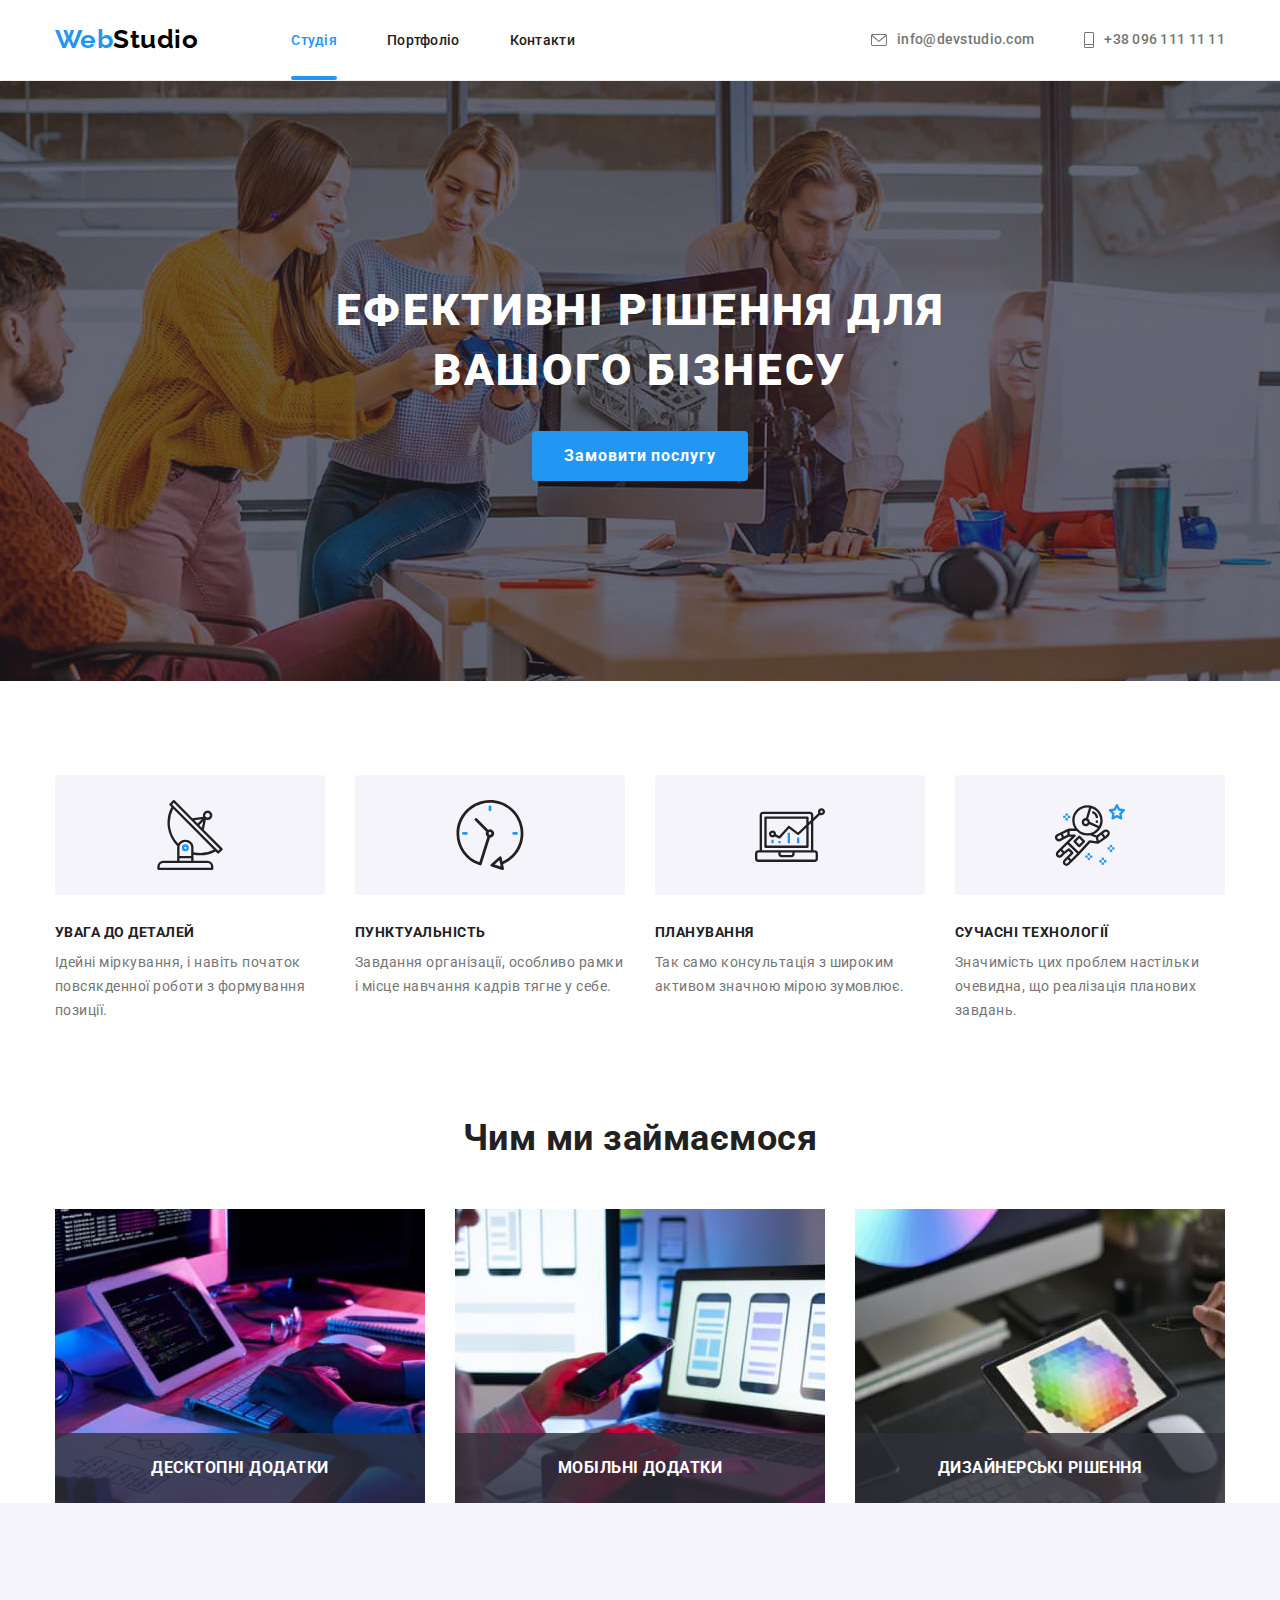
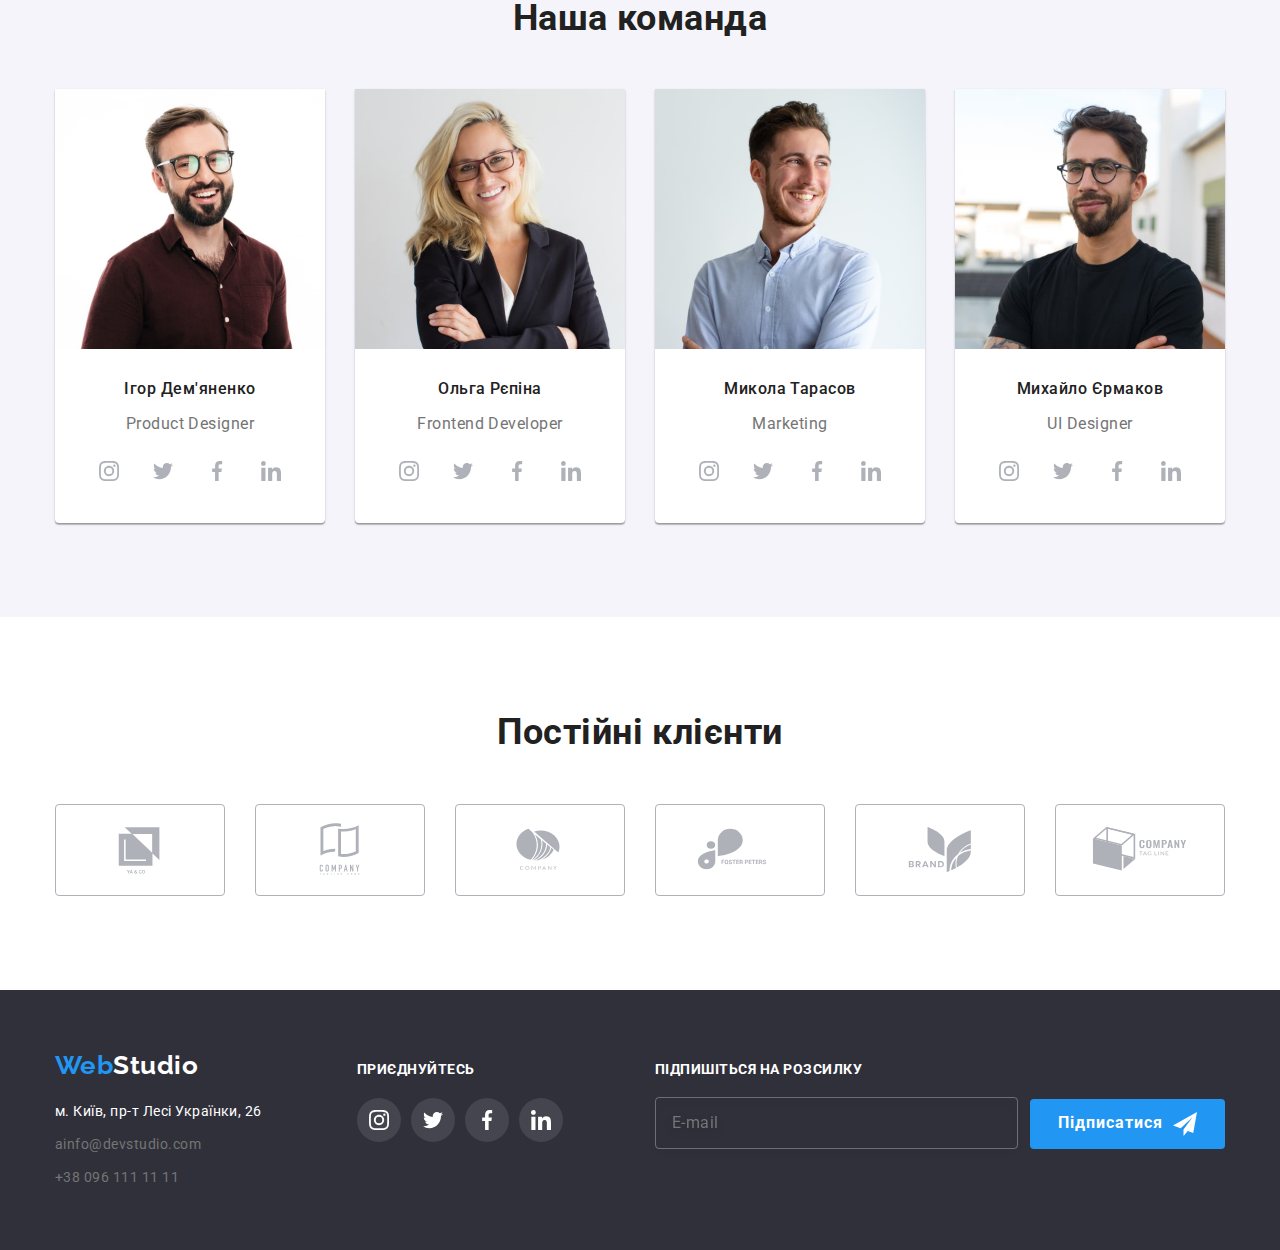
==== index.html @ 49559055 "Рефакторить код" ====
<!DOCTYPE html>
<html lang="uk">
  <head>
    <meta charset="UTF-8" />
    <meta http-equiv="X-UA-Compatible" content="IE=edge" />
    <meta name="viewport" content="width=device-width, initial-scale=1.0" />
    <title>WebStudio</title>
    <link rel="preconnect" href="https://fonts.googleapis.com" />
    <link rel="preconnect" href="https://fonts.gstatic.com" crossorigin />
    <link
      href="https://fonts.googleapis.com/css2?family=Raleway:wght@700&family=Roboto:wght@400;500;700;900&display=swap"
      rel="stylesheet"
    />
    <link
      rel="stylesheet"
      href="https://cdnjs.cloudflare.com/ajax/libs/modern-normalize/1.1.0/modern-normalize.min.css"
    />
    <link rel="stylesheet" href="./css/styles.css" />
  </head>
  <body>
    <header class="header">
      <div class="container navigation">
        <nav class="site-nav">
          <a href="./index.html" lang="en" class="logo header__logo">
            <span>Web</span><span class="logo__text-studio">Studio</span>
          </a>
          <ul class="site-nav__list list">
            <li class="site-nav__item">
              <a
                class="site-nav__link site-nav__link--current"
                href="./index.html"
                >Студія</a
              >
            </li>
            <li class="site-nav__item">
              <a class="site-nav__link" href="./portfolio.html">Портфоліо</a>
            </li>
            <li class="site-nav__item">
              <a class="site-nav__link" href="#">Контакти</a>
            </li>
          </ul>
        </nav>
        <ul class="contacts list">
          <li class="contacts__item">
            <a class="contacts__link" href="mailto:info@devstudio.com">
              <svg class="contacts__icon" width="16px" height="12px">
                <use href="./images/icons.svg#icon-envelope"></use>
              </svg>
              info@devstudio.com</a
            >
          </li>
          <li class="contacts__item">
            <a class="contacts__link" href="tel:+380961111111">
              <svg class="contacts__icon" width="10px" height="16px">
                <use href="./images/icons.svg#icon-smartphone"></use>
              </svg>
              +38 096 111 11 11</a
            >
          </li>
        </ul>
      </div>
    </header>
    <main>
      <section class="hero">
        <div class="container">
          <h1 class="hero__title">Ефективні рішення для вашого бізнесу</h1>
          <button class="hero__button" type="button" data-modal-open>
            Замовити послугу
          </button>
        </div>
      </section>
      <section class="advantages">
        <div class="container">
          <h2 class="visually-hidden">Основні переваги</h2>
          <ul class="advantages__list list">
            <li class="avantages__item">
              <div class="advantages__icon-wrapper">
                <svg class="advantages__icon" width="70" height="70">
                  <use href="./images/icons.svg#icon-antenna"></use>
                </svg>
              </div>
              <h3 class="advantages__secondary-title">Увага до деталей</h3>
              <p class="advantages__text">
                Ідейні міркування, і навіть початок повсякденної роботи з
                формування позиції.
              </p>
            </li>
            <li class="avantages__item">
              <div class="advantages__icon-wrapper">
                <svg class="advantages__icon" width="70" height="70">
                  <use href="./images/icons.svg#icon-clock"></use>
                </svg>
              </div>
              <h3 class="advantages__secondary-title">Пунктуальність</h3>
              <p class="advantages__text">
                Завдання організації, особливо рамки і місце навчання кадрів
                тягне у себе.
              </p>
            </li>
            <li class="avantages__item">
              <div class="advantages__icon-wrapper">
                <svg class="advantages__icon" width="70" height="70">
                  <use href="./images/icons.svg#icon-diagram"></use>
                </svg>
              </div>
              <h3 class="advantages__secondary-title">Планування</h3>
              <p class="advantages__text">
                Так само консультація з широким активом значною мірою зумовлює.
              </p>
            </li>
            <li class="avantages__item">
              <div class="advantages__icon-wrapper">
                <svg class="advantages__icon" width="70" height="70">
                  <use href="./images/icons.svg#icon-astronaut"></use>
                </svg>
              </div>
              <h3 class="advantages__secondary-title">Сучасні технології</h3>
              <p class="advantages__text">
                Значимість цих проблем настільки очевидна, що реалізація
                планових завдань.
              </p>
            </li>
          </ul>
        </div>
      </section>
      <section class="list">
        <div class="container">
          <h2 class="section__title">Чим ми займаємося</h2>
          <ul class="price list">
            <li class="price__item">
              <img
                src="./images/box1.jpg"
                alt="людина працює за компютером"
                width="370"
              />
              <div class="price__title"><h3>Десктопні додатки</h3></div>
            </li>
            <li class="price__item">
              <img
                src="./images/box2.jpg"
                alt="людина переглядає сайт"
                width="370"
              />
              <div class="price__title"><h3>Мобільні додатки</h3></div>
            </li>
            <li class="price__item">
              <img
                src="./images/box3.jpg"
                alt="людина вибирає колір "
                width="370"
              />
              <div class="price__title"><h3>Дизайнерські рішення</h3></div>
            </li>
          </ul>
        </div>
      </section>
      <section class="team">
        <div class="container">
          <h2 class="section__title">Наша команда</h2>
          <ul class="team__list list">
            <li class="team-cards">
              <img
                src="./images/igor.jpg"
                alt="Ігор Дем'яненко"
                width="270"
                height="260"
              />
              <div class="team-cards__text-wrapper">
                <h3 class="team-cards__title">Ігор Дем'яненко</h3>
                <p class="team-cards__text" lang="en">Product Designer</p>
                <ul class="team-cards__net list">
                  <li class="team-cards__item">
                    <a class="team-cards__link" href="">
                      <svg class="team-cards__icon" width="20" height="20">
                        <use href="./images/icons.svg#icon-instagram"></use>
                      </svg>
                    </a>
                  </li>
                  <li>
                    <a class="team-cards__link" href="">
                      <svg class="team-cards__icon" width="20" height="20">
                        <use href="./images/icons.svg#icon-twitter"></use>
                      </svg>
                    </a>
                  </li>
                  <li>
                    <a class="team-cards__link" href="">
                      <svg class="team-cards__icon" width="20" height="20">
                        <use href="./images/icons.svg#icon-facebook"></use>
                      </svg>
                    </a>
                  </li>
                  <li>
                    <a class="team-cards__link" href="">
                      <svg class="team-cards__icon" width="20" height="20">
                        <use href="./images/icons.svg#icon-linkedin"></use>
                      </svg>
                    </a>
                  </li>
                </ul>
              </div>
            </li>
            <li class="team-cards">
              <img
                src="./images/olga.jpg"
                alt="Ольга Рєпіна"
                width="270"
                height="260"
              />
              <div class="team-cards__text-wrapper">
                <h3 class="team-cards__title">Ольга Рєпіна</h3>
                <p class="team-cards__text" lang="en">Frontend Developer</p>
                <ul class="team-cards__net list">
                  <li class="team-cards__item">
                    <a class="team-cards__link" href="">
                      <svg class="team-cards__icon" width="20" height="20">
                        <use href="./images/icons.svg#icon-instagram"></use>
                      </svg>
                    </a>
                  </li>
                  <li>
                    <a class="team-cards__link" href="">
                      <svg class="team-cards__icon" width="20" height="20">
                        <use href="./images/icons.svg#icon-twitter"></use>
                      </svg>
                    </a>
                  </li>
                  <li>
                    <a class="team-cards__link" href="">
                      <svg class="team-cards__icon" width="20" height="20">
                        <use href="./images/icons.svg#icon-facebook"></use>
                      </svg>
                    </a>
                  </li>
                  <li>
                    <a class="team-cards__link" href="">
                      <svg class="team-cards__icon" width="20" height="20">
                        <use href="./images/icons.svg#icon-linkedin"></use>
                      </svg>
                    </a>
                  </li>
                </ul>
              </div>
            </li>
            <li class="team-cards">
              <img
                src="./images/mukola.jpg"
                alt="Микола Тарасов"
                width="270"
                height="260"
              />
              <div class="team-cards__text-wrapper">
                <h3 class="team-cards__title">Микола Тарасов</h3>
                <p class="team-cards__text" lang="en">Marketing</p>
                <ul class="team-cards__net list">
                  <li class="team-cards__item">
                    <a class="team-cards__link" href="">
                      <svg class="team-cards__icon" width="20" height="20">
                        <use href="./images/icons.svg#icon-instagram"></use>
                      </svg>
                    </a>
                  </li>
                  <li>
                    <a class="team-cards__link" href="">
                      <svg class="team-cards__icon" width="20" height="20">
                        <use href="./images/icons.svg#icon-twitter"></use>
                      </svg>
                    </a>
                  </li>
                  <li>
                    <a class="team-cards__link" href="">
                      <svg class="team-cards__icon" width="20" height="20">
                        <use href="./images/icons.svg#icon-facebook"></use>
                      </svg>
                    </a>
                  </li>
                  <li>
                    <a class="team-cards__link" href="">
                      <svg class="team-cards__icon" width="20" height="20">
                        <use href="./images/icons.svg#icon-linkedin"></use>
                      </svg>
                    </a>
                  </li>
                </ul>
              </div>
            </li>
            <li class="team-cards">
              <img
                src="./images/myhailo.jpg"
                alt="Микола Тарасов"
                width="270"
                height="260"
              />
              <div class="team-cards__text-wrapper">
                <h3 class="team-cards__title">Михайло Єрмаков</h3>
                <p class="team-cards__text" lang="en">UI Designer</p>
                <ul class="team-cards__net list">
                  <li class="team-cards__item">
                    <a class="team-cards__link" href="">
                      <svg class="team-cards__icon" width="20" height="20">
                        <use href="./images/icons.svg#icon-instagram"></use>
                      </svg>
                    </a>
                  </li>
                  <li>
                    <a class="team-cards__link" href="">
                      <svg class="team-cards__icon" width="20" height="20">
                        <use href="./images/icons.svg#icon-twitter"></use>
                      </svg>
                    </a>
                  </li>
                  <li>
                    <a class="team-cards__link" href="">
                      <svg class="team-cards__icon" width="20" height="20">
                        <use href="./images/icons.svg#icon-facebook"></use>
                      </svg>
                    </a>
                  </li>
                  <li>
                    <a class="team-cards__link" href="">
                      <svg class="team-cards__icon" width="20" height="20">
                        <use href="./images/icons.svg#icon-linkedin"></use>
                      </svg>
                    </a>
                  </li>
                </ul>
              </div>
            </li>
          </ul>
        </div>
      </section>
      <section>
        <div class="container">
          <h2 class="section__title">Постійні клієнти</h2>
          <ul class="clients list">
            <li class="clients__item">
              <a class="clients__link" href=""
                ><svg class="clients__icon" width="106" height="60">
                  <use href="./images/icons.svg#icon-yaco"></use>
                </svg>
              </a>
            </li>
            <li class="clients__item">
              <a class="clients__link" href=""
                ><svg class="clients__icon" width="106" height="60">
                  <use href="./images/icons.svg#icon-company"></use>
                </svg>
              </a>
            </li>
            <li class="clients__item">
              <a class="clients__link" href=""
                ><svg class="clients__icon" width="106" height="60">
                  <use href="./images/icons.svg#icon-companny"></use>
                </svg>
              </a>
            </li>
            <li class="clients__item">
              <a class="clients__link" href=""
                ><svg class="clients__icon" width="106" height="60">
                  <use href="./images/icons.svg#icon-foster"></use>
                </svg>
              </a>
            </li>
            <li class="clients__item">
              <a class="clients__link" href=""
                ><svg class="clients__icon" width="106" height="60">
                  <use href="./images/icons.svg#icon-brand"></use>
                </svg>
              </a>
            </li>
            <li class="clients__item">
              <a class="clients__link" href=""
                ><svg class="clients__icon" width="106" height="60">
                  <use href="./images/icons.svg#icon-companytegline"></use>
                </svg>
              </a>
            </li>
          </ul>
        </div>
      </section>
    </main>
    <footer class="footer">
      <div class="container">
        <div class="footer__container">
          <div class="footer__address-wrapper">
            <a class="logo footer_logo" href="./index.html" lang="en"
              ><span>Web</span
              ><span class="logo__text-studio logo__text-studio--white"
                >Studio</span
              ></a
            >
            <address>
              <ul class="list">
                <li class="footer__address-item">
                  <a
                    class="footer__maps-link"
                    href="https://goo.gl/maps/6qPxD2orj38JxUZa8"
                    target="_blank"
                    rel="noopener noreferrer nofollow"
                    >м. Київ, пр-т Лесі Українки, 26</a
                  >
                </li>
                <li class="footer__address-item">
                  <a
                    class="footer__contact-link"
                    href="mailto:ainfo@devstudio.com"
                    >ainfo@devstudio.com</a
                  >
                </li>
                <li class="footer__address-item">
                  <a class="footer__contact-link" href="tel:+380961111111"
                    >+38 096 111 11 11</a
                  >
                </li>
              </ul>
            </address>
          </div>
          <div class="footer__follow">
            <h3 class="footer__folow-title">Приєднуйтесь</h3>
            <ul class="footer__follow-list list">
              <li class="footer__follow-item">
                <a class="footer__follow-link" href="">
                  <svg class="footer__follow-icon" width="20" height="20">
                    <use href="./images/icons.svg#icon-instagram"></use>
                  </svg>
                </a>
              </li>
              <li class="footer__follow-item">
                <a class="footer__follow-link" href="">
                  <svg class="footer__follow-icon" width="20" height="20">
                    <use href="./images/icons.svg#icon-twitter"></use>
                  </svg>
                </a>
              </li>
              <li class="footer__follow-item">
                <a class="footer__follow-link" href="">
                  <svg class="footer__follow-icon" width="20" height="20">
                    <use href="./images/icons.svg#icon-facebook"></use>
                  </svg>
                </a>
              </li>
              <li class="footer__follow-item">
                <a class="footer__follow-link" href="">
                  <svg class="footer__follow-icon" width="20" height="20">
                    <use href="./images/icons.svg#icon-linkedin"></use>
                  </svg>
                </a>
              </li>
            </ul>
          </div>
          <div class="footer__subscribe-block">
            <h3 class="footer__subscribe-title">Підпишіться на розсилку</h3>
            <form class="footer__subscribe" name="subscribe-form">
              <label class="footer__subscribe-label"
                ><input
                  class="footer__subscribe-email"
                  type="email"
                  name="subscribe-email"
                  placeholder="E-mail"
              /></label>
              <button
                class="subscribe-button footer__subscribe-button"
                type="submit"
              >
                Підписатися
                <svg class="footer__subscribe-icon" width="24" height="24">
                  <use href="./images/icons.svg#icon-send"></use>
                </svg>
              </button>
            </form>
          </div>
        </div>
      </div>
    </footer>

    <div class="backdrop is-hidden" data-modal>
      <div class="modal">
        <button class="button-close" type="button" data-modal-close>
          <svg class="icon-close" width="18" height="18">
            <use href="./images/icons.svg#icon-close-black"></use>
          </svg>
        </button>
        <h2 class="modal__title">Залиште свої дані, ми вам передзвонимо</h2>
        <form class="modal__form">
          <label class="modal__label"
            >Ім'я
            <span class="modal__input-wrapper">
              <input class="modal__input" type="text" name="form-name" />
              <svg class="modal__input-icon" width="18" height="18">
                <use href="./images/icons.svg#icon-person"></use>
              </svg> </span
          ></label>
          <label class="modal__label"
            >Телефон
            <span class="modal__input-wrapper">
              <input class="modal__input" type="tel" name="form-phone" />
              <svg class="modal__input-icon" width="18" height="18">
                <use href="./images/icons.svg#icon-phone"></use></svg></span
          ></label>
          <label class="modal__label"
            >Пошта
            <span class="modal__input-wrapper">
              <input class="modal__input" type="email" name="form-email" />
              <svg class="modal__input-icon" width="18" height="18">
                <use href="./images/icons.svg#icon-email"></use>
              </svg> </span
          ></label>
          <label class="modal__label-comment"
            >Коментар
            <textarea
              class="modal__comment"
              name="form-comment"
              placeholder="Введіть текст"
            ></textarea>
          </label>
          <label class="modal__checkbox-label">
            <input
              class="modal__checkbox visually-hidden"
              type="checkbox"
              name="form-check"
            />
            <div class="modal__checbox-castom">
              <svg class="modal__checkbox-icon" width="11" height="8">
                <use href="./images/icons.svg#icon-check"></use>
              </svg>
            </div>

            Погоджуюся з розсилкою та приймаю
            <a class="modal__checkbox-link" href="#"> Умови договору</a></label
          >
          <button class="form-button" type="submit">Відправити</button>
        </form>
      </div>
    </div>

    <script src="./js/modal.js"></script>
  </body>
</html>
---- css/styles.css ----
:root {
   --title-text-color: #212121;
   --accent-color: #2196f3;
   --primary-white-color: #ffffff;
   --primaty-text-color: #757575;
   --title-text-color: #212121;
   --bg-team-color: #f5f4fa;
   --bg-color:#2f303a;
   --icon-color: #AFB1B8;
   --hover-bg: #188CE8;
   --form-border-color: rgba(33, 33, 33, 0.2);
   

   --cubic-bezier-primary:cubic-bezier(0.4, 0, 0.2, 1);

}
h1,h2,h3,h4,h5,h6, p {
    margin: 0;
    padding: 0;
}


.visually-hidden {
      position: absolute;
      white-space: nowrap;
      width: 1px;
      height: 1px;
      overflow: hidden;
      border: 0;
      padding: 0;
      clip: rect(0 0 0 0);
      clip-path: inset(50%);
      margin: -1px;
  }



body {
    background-color: #ffffff;
    color: var(--primaty-text-color);

    font-family: 'Roboto', sans-serif;
    letter-spacing: 0.03em;
}

section {
    margin-right: auto;
    margin-left: auto;
    padding-top: 94px;
    padding-bottom: 94px;
    
}

.list {
    list-style: none;

    margin: 0px;
    padding: 0px;
}


.container {
    width: 100%;
    max-width: 1200px;
    margin: 0 auto;
    padding-right: 15px;
    padding-left: 15px;

    /* outline: 2px solid red; */
}

img {
    display: block;
    max-width: 100%;
    height: auto;
}



/* CSS для Index.html */

/* Хедер index.html і portfilio.html*/
.header {
    border-bottom: 1px solid #ececec;
}

.navigation {
    display: flex;
    
}

.logo {
    display: inline-block;
    
    font-family: 'Raleway', sans-serif;
    font-weight: 700;
    font-size: 26px;
    line-height: 1.19;
    color: var(--accent-color); 
    text-decoration: none;
    cursor: pointer;
}

.logo__text-studio{
    color: #000000;  
}

.header__logo {
    padding-top: 24px;
    padding-bottom: 25px;
    margin-right: 93px;
}

.footer_logo{
    margin-bottom: 20px;
}

.logo__text-studio--white {
    color: var(--primary-white-color); 
}

.site-nav {
    display: flex;
    align-items: center;
}

.site-nav__list{
    display: flex;
    align-items: center;
}

.site-nav__item:not(:last-child){
    margin-right: 50px;
}

.site-nav__link {
    position: relative;
    padding-top: 32px;
    padding-bottom: 32px;

    transition: color 250ms var(--cubic-bezier-primary); 

    color: var(--title-text-color);
    font-weight: 500;
    font-size: 14px;
    line-height: 1.14;
    letter-spacing: 0.02em;
    text-decoration: none;
    cursor: pointer;
    
}
.site-nav__link:hover,
.site-nav__link:focus {
    color: var(--accent-color); 
    
}

.site-nav__link--current {
    color: var(--accent-color);

}

.site-nav__link--current:after {
    position: absolute;
    bottom: 0;

    display: block;
    content: "";
    width: 100%;
    height: 4px;

    background-color: var(--accent-color);
    border-radius: 2px;

}
/* Контакти */

.contacts {
    display: flex;
    margin: 0px;
    margin-left: auto;
    align-items: center;
}

.contacts__item:not(:last-child){
    margin-right: 50px;
}
.contacts__link {
    display: flex;
    align-items: center;
    gap: 10px;
    width: 100%;
    height: 100%;
    padding-top: 32px;
    padding-bottom: 32px;

    transition: color 250ms var(--cubic-bezier-primary); 

    color: var(--primaty-text-color); 
    font-weight: 500;
    font-size: 14px;
    line-height: 1.14;
    letter-spacing: 0.02em;
    text-decoration: none;
    cursor: pointer;
}

.contacts__icon {
    fill: currentColor;
}

.contacts__link:hover,
.contacts__link:focus {
    color: var(--accent-color); 
} 
/* Мейн */
/* фон герою додав щоб було видно заголовок */

/* Герой */
.hero {
    margin-right: auto;
    margin-left: auto;
    width: 100%;
    max-width: 1600px;
    padding-top: 200px;
    padding-bottom: 200px;
    background-color: var(--bg-color);
    background-image: linear-gradient(
        rgba(47, 48, 58, 0.4),
        rgba(47, 48, 58, 0.4)
    ),
        url(../images/herobg.jpg);
    background-repeat: no-repeat;
    background-position: center;
    text-align: center;
    
}

.hero__title {
    height: 120px;
    width: 696px;
    margin: 0 auto;
    margin-bottom: 30px;

    color: #ffffff; 
    font-weight: 900;
    font-size: 44px;
    line-height: 1.36;
    letter-spacing: 0.06em;
    text-transform: uppercase;
}

.hero__button {
    padding: 10px 32px;
    border: 0px solid transparent;
    border-radius: 4px;

    transition: background-color 250ms var(--cubic-bezier-primary), 
                box-shadow 250ms var(--cubic-bezier-primary); 

    background-color: var(--accent-color); 
    color: var(--primary-white-color);   
    font-style: inherit;
    font-weight: 700;
    font-size: 16px;
    line-height: 1.9;
    letter-spacing: 0.06em;
    cursor: pointer;
}

.hero__button:hover,
.hero__button:focus {
    background-color: #188ce8;
    box-shadow: 0px 4px 4px rgba(0, 0, 0, 0.15);
}

 /* Переваги */
.advantages {
    margin-right: auto;
    margin-left: auto;
    padding-top: 94px;
    padding-bottom: 94px;
}
 .advantages__list {
    display: flex;
 }

 .advantages__icon-wrapper {
    display: flex;
    align-items: center;
    justify-content: center;
    width: 100%;
    height: 120px;
    margin-bottom: 30px;
    background-color: #f5f4fa;
    border-radius: 4px;
 }


 .avantages__item {
    width: calc((100% - 3 * 30px)/4);
    margin-right: 30px;
 }
 
 .avantages__item:last-child {
    margin-right: 0;
 }

.advantages__secondary-title {
    margin-top: 0px;
    margin-bottom: 10px;

    color: var(--title-text-color);
    font-weight: 700;
    font-size: 14px;
    line-height: 1.14;
    text-transform: uppercase;
}

.advantages__text {
    margin: 0px;

    font-size: 14px;
    line-height: 1.71;
}

/* Чим ми займаємось */


.section__title {
    margin-top: 0px;
    margin-bottom: 50px;

    color: var(--title-text-color);
    font-weight: 700;
    font-size: 36px;
    line-height: 1.17;
    text-align: center;
}

.price {
    display: flex;
}

.price__item {
    position: relative;
    width: calc((100%-60px)/3);
}

.price__item:not(:last-child) {
    margin-right: 30px;
}

.section.list {
    padding-top: 0px;
    padding-bottom: 94px; 
}

.price__title {
    position: absolute;
    bottom: 0;

    display: flex;
    justify-content: center;
    align-items: center;
    width: 100%;
    height: 70px;
    margin: 0;
    padding: 0;
    font-weight: 700;
    font-size: 14px;
    line-height: 1.14;
    text-align: center;
    text-transform: uppercase;
    color: var(--primary-white-color);
    background: rgba(47, 48, 58, 0.8);

    

}

/* Наша команда */
.team {
    background-color: #f5f4fA;;
}

.team__list {
    display: flex;
}

.team-cards {
    background: #ffffff;
    width: calc((100%-90px)/4);
    box-shadow: 0px 1px 3px rgba(0, 0, 0, 0.12),
                0px 1px 1px rgba(0, 0, 0, 0.14),
                0px 2px 1px rgba(0, 0, 0, 0.2);
    border-radius: 0px 0px 4px 4px;
}

.team-cards:not(:last-child) {
    margin-right: 30px;
}

.team-cards__text-wrapper {
    padding-top: 30px;
    padding-bottom: 30px;
    text-align: center;
}


.team-cards__title {
    margin-top: 0px;
    margin-bottom: 10px;

    color: var(--title-text-color);
    font-weight: 500;
    font-size: 16px;
    line-height: 1.19;
    text-align: center; 
}

.team-cards__text {
    margin: 16px;

    font-size: 16px;
    line-height: 1.19;
    text-align: center;
}

.team-cards__net {
    display: flex;
    justify-content: center;
    gap: 10px;
}

.team-cards__link {
    display: flex;
    width: 44px;
    height: 44px;
    align-items: center;
    justify-content: center;
    border-radius: 50%;
    color: var(--icon-color);
    cursor: pointer;

    transition: color 250ms var(--cubic-bezier-primary),
                background-color 250ms var(--cubic-bezier-primary);
}

.team-cards__icon {
    fill: currentColor;
}

.team-cards__link:hover,
.team-cards__link:focus {
    color: var(--primary-white-color);
    background-color: var(--accent-color);
}


/* Постійні клієнти */
.clients {
    display: flex;
    justify-content: center;
    gap: 30px;
}

.clients__item {
    width: calc((100% - 5*30px) / 6);
    height: 92px;  
   
}

.clients__link {
    display: flex;
    width: 100%;
    height: 100%;
    align-items: center;
    justify-content: center;
    border: 1px solid #afb1b8;
    border-radius: 4px;
    color: var(--icon-color);

    transition: color 250ms var(--cubic-bezier-primary),
                border-color 250ms var(--cubic-bezier-primary);
}

.clients__icon {
    fill: currentColor;
}


.clients__link:hover,
.clients__link:focus {
    color: var(--accent-color);
    border-color: var(--accent-color);
}


/* Футер index.html і portfilio.html*/
.footer{
    padding-top: 60px;
    padding-bottom: 60px;

    background-color: var(--bg-color);
}
.footer__container {
    display: flex;
    align-items: baseline;
}


.footer__address-wrapper {
    margin-right: 70px;
}


.footer__maps-link {
    padding-right: 25px;
}

.footer__maps-link,
.footer__contact-link {
    display: inline-block;
    
}



.footer__maps-link {
   
    transition: color 250ms var(--cubic-bezier-primary);

    color: #ffffff;
    font-style: normal;
    font-weight: 400; 
    font-size: 14px;
    line-height: 1.71;
    text-decoration: none;
    cursor: pointer;
}

.footer__contact-link {
    transition: color 250ms var(--cubic-bezier-primary);

    color: #757575;
    font-style: normal;
    font-weight: 400;
    font-size: 14px;
    line-height: 1.71;
    text-decoration: none;
    cursor: pointer;
}

.footer__address-item:not(:last-child){
    margin-bottom: 9px;
}


.footer__maps-link:hover,
.footer__contact-link:hover {
    color: var(--accent-color);
}

.footer-maps-link:focus,
.footer-contact-link:focus {
    color: var(--accent-color);
}

.footer__follow-list {
    display: flex;

}

.footer__folow-title {
    margin-top: 0;
    margin-bottom: 20px;

    font-weight: 700;
    font-size: 14px;
    line-height: 1.14;
    text-transform: uppercase;
    color: #FFFFFF;
}

.footer__follow-item {
    display: flex;
    width: 44px;
    height: 44px;
}

.footer__follow-link {
    display: flex;
    width: 100%;
    height: 100%;
    align-items: center;
    justify-content: center;

    transition: color 250ms var(--cubic-bezier-primary),
                background-color 250ms var(--cubic-bezier-primary);

    border-radius: 50%;
    background-color: rgba(255, 255, 255, 0.1);
    color: var(--primary-white-color);
    cursor: pointer;

   
}

.footer__follow-list {
    display: flex;
    gap: 10px;
}

.footer__follow-icon {
    fill: currentColor;
}

.footer__follow-link:hover,
.footer__follow-link:focus {
    color: var(--primary-white-color);
    background-color: var(--accent-color);
}

.footer__subscribe {
    display: flex;
    align-items: flex-end;
    justify-content: flex-end;
    gap: 12px;
    
    margin-left: auto;   
}

.footer__subscribe-title {
    margin-bottom: 20px;
    font-weight: 700;
    font-size: 14px;
    line-height: 16px;
    text-transform: uppercase;
    color: var(--primary-white-color);
}

.footer__subscribe-block {
    width: 570px;
    margin-left: auto;
   
}

.footer__subscribe-label {
    width: 100%;
}

.footer__subscribe-email {
    padding: 15px 16px 15px 16px;
    width: 100%;

    transition:  border-color 250ms var(--cubic-bezier-primary);

    background-color: transparent;
    font-size: 16px;
    line-height: 1.25;
    letter-spacing: 0.03em;
    color: var(--primary-white-color);
    border: 1px solid rgba(255, 255, 255, 0.3);
    filter: drop-shadow(0px 4px 4px rgba(0, 0, 0, 0.15));
    border-radius: 4px;
    outline: none;

}


.footer__subscribe-email:hover,
.footer__subscribe-email:focus {
    border-color:var(--accent-color);
}

.footer__subscribe-button {
    display: flex;
    align-items: center;
    gap: 10px;

    max-height: 50px;
    padding: 10px 28px;
    border: 0px solid transparent;
    border-radius: 4px;

    transition: background-color 250ms var(--cubic-bezier-primary), 
                box-shadow 250ms var(--cubic-bezier-primary); 

    background-color: var(--accent-color); 
    color: var(--primary-white-color);   
    font-style: inherit;
    font-weight: 700;
    font-size: 16px;
    line-height: 1.9;
    letter-spacing: 0.06em;
    cursor: pointer;
}

.footer__subscribe-button:hover,
.footer__subscribe-button:focus {
    background-color: #188ce8;
    box-shadow: 0px 4px 4px rgba(0, 0, 0, 0.15);
}


.footer__subscribe-icon {
  fill: currentColor;
}


/* CSS для portfolio.html */

.portfolio-buttons {
    display: flex;
    justify-content: center;
    margin-bottom: 50px;

    background: var(--primary-white-color);
    
}

.portfolio-button-filter.first {
    padding-right: 25px;
    padding-left: 25px;
}

.portfolio-button-filter {
    padding: 6px 22px;

    transition: color 250ms var(--cubic-bezier-primary),
                background-color 250ms var(--cubic-bezier-primary),
                border-radius 250ms var(--cubic-bezier-primary),
                box-shadow 250ms var(--cubic-bezier-primary);

    color: #212121;
    background-color: #f5f4fA;
    font-family: inherit;
    font-weight: 500;
    font-size: 16px;
    line-height: 26px;
    cursor: pointer;
    border: 0px solid transparent;
    border-radius: 4px;
}

.portfolio-buttons__item:not(:last-child) {
    margin-right: 8px;
}


.portfolio-button-filter:hover,
.portfolio-button-filter:focus {
    color: #ffffff;
    background-color: #2196f3;
    border-radius: 4px;
    
    box-shadow: 0px 3px 1px rgba(0, 0, 0, 0.1), 
    0px 1px 2px rgba(0, 0, 0, 0.08), 
    0px 2px 2px rgba(0, 0, 0, 0.12);
    
}

.portfolio-list {
    display: flex;
    flex-wrap: wrap; 
}

.portfolio-card__link {
    display: block;
    text-decoration: none;
    color: inherit;

    transition: box-shadow 250ms var(--cubic-bezier-primary); 
}

.portfolio-card__sub {
    position: relative;
    overflow: hidden;
}

.portfolio-card__sub-overlay {
    position: absolute;
    transform: translateY(101%);
    transition: transform 250ms var(--cubic-bezier-primary), 
                opacity 250ms var(--cubic-bezier-primary);  
    opacity: 0;
    
    pointer-events: none;
    width: 100%;
    height: 100%;
    padding: 63px 24px;
    background-color: var(--hover-bg);  
}

.portfolio-card__sub-text {
    font-size: 18px;
    line-height: 1.5;
    color: var(--primary-white-color);
}

.portfolio-card__link:hover .portfolio-card__sub-overlay,
.portfolio-card__link:focus .portfolio-card__sub-overlay {
    transform: translate(0);
    opacity: 1; 
}

.portfolio-card__link:hover,
.portfolio-card__link:focus {

    box-shadow: 0px 1px 1px rgba(0, 0, 0, 0.12), 
                0px 4px 4px rgba(0, 0, 0, 0.06), 
                1px 4px 6px rgba(0, 0, 0, 0.16);
}

.portfolio-card {
    position: relative;
    width: calc((100% - 2*30px)/3);
    border: 1px solid #EEEEEE;
}

.portfolio-card:not(:nth-child(3n)) {
    margin-right: 30px;
}

.portfolio-card:not(:nth-last-child(-n+3)) {
    margin-bottom: 30px;
}


.portfolio-card__title {
    margin-top: 0px;
    margin-bottom: 4px;
   
    color: var(--title-text-color);
    font-weight: 700;
    font-size: 18px;
    line-height: 2;
    letter-spacing: 0.06em;
}

.portfolio-card__text { 
    margin: 0px;

    font-size: 16px;
    line-height: 1.9;
}

.portfolio-card__text-wrapper {
    padding: 20px 24px;
}
    
/*Модальне вікно*/

.backdrop {
    position: fixed;
    top: 0;
    left: 0;
    width: 100vw;
    height: 100vh;

    transform: scale(1);
    transition: transform 1000ms var(--cubic-bezier-primary),
                 opacity 1000ms var(--cubic-bezier-primary);
   
    background-color: rgba(0, 0, 0, 0.2);
}

.modal {
    position: absolute;
    top: 50%;
    left: 50%;
    transform: translate(-50%, -50%);
    width: 528px;
    height: 581px;

    padding: 40px;
    background: var(--primary-white-color);
    box-shadow: 0px 1px 3px rgba(0, 0, 0, 0.12),
                0px 1px 1px rgba(0, 0, 0, 0.14),
                0px 2px 1px rgba(0, 0, 0, 0.2);
    border-radius: 4px;
}
.is-hidden {
    visibility: hidden;
    opacity: 0;
    pointer-events: none;
}

.backdrop.is-hidden {
    transform: scale(0);
    transition: transform 1000ms var(--cubic-bezier-primary),
                opacity 1000ms var(--cubic-bezier-primary),
                visibility 1000ms var(--cubic-bezier-primary);

}

.button-close {
    position: absolute;
    top: 8px;
    right: 8px;
    width: 30px;
    height: 30px;

    background: var(--primary-white-color);
    border: 1px solid rgba(0, 0, 0, 0.1);
    border-radius: 50%;
    color:var(--title-text-color);
    outline: none;
    cursor: pointer;
}

.icon-close {
    position: absolute;
    top: 50%;
    left: 50%;
    transform: translate(-50%, -50%);

    transition: fill 250ms var(--cubic-bezier-primary);

    fill: currentColor;
}

.button-close:hover .icon-close,
.button-close:focus .icon-close {
    fill: var(--accent-color);
}

.modal__form {
    display: flex;
    flex-direction: column;
    
}


.modal__title {
    margin-bottom: 12px;

    font-weight: 700;
    font-size: 20px;
    line-height: 1.15;
    text-align: center;
    color: var(--title-text-color);
}


.modal__label {
    margin-bottom: 10px;
    font-size: 12px;
    line-height: 1.16;
    letter-spacing: 0.01em;

    color: var(--primaty-text-color);
}

.modal__label-comment {
    margin-bottom: 20px;
    font-size: 12px;
    line-height: 1.16;
    letter-spacing: 0.01em;

    color: var(--primaty-text-color);
}


.modal__input{
    width: 100%;
    height: 40px;
    padding-right: 12px;
    padding-left: 42px;

    transition: fill 250ms var(--cubic-bezier-primary), 
                border-color 250ms var(--cubic-bezier-primary);

    border: 1px solid var(--form-border-color);
    border-radius: 4px;
    outline: none;
}

.modal__input-wrapper{
    position: relative;
    display: block;
    width: 100%;
    margin-top: 4px;
}

.modal__input-icon {
    position: absolute;
    top: 50%;
    left: 12px;
    transform: translateY(-50%);

    transition: fill 250ms var(--cubic-bezier-primary), 
                border-color 250ms var(--cubic-bezier-primary);
}

.modal__input:focus,
.modal__input:focus + .modal__input-icon {
    border-color: var(--accent-color);
    fill: var(--accent-color);
}

.modal__comment {
    display: block;
    width: 100%;
    height: 120px;
    margin-top: 4px;
    padding: 12px 16px;
    resize: none;

    transition: fill 250ms var(--cubic-bezier-primary), 
                border-color 250ms var(--cubic-bezier-primary);

    border: 1px solid var(--form-border-color);
    border-radius: 4px;
    outline: none;
}

.modal__comment:focus {
    border-color: var(--accent-color);
    fill: var(--accent-color);
}

.modal__comment:placeholder-shown {
    color: rgba(117, 117, 117, 0.5);
}



.modal__checkbox-label{
    display: flex;
    align-items: center;
    justify-content: center;
    gap: 7px;
    margin-bottom: 30px;
   
    font-size: 14px;
    line-height: 1.71;
    color: var(--primaty-text-color);
    
}
.modal__checkbox {
    appearance: none;
}


.modal__checbox-castom{
    position: relative;
    display: flex;
    justify-content: center;
    align-items: center;

    width: 16px;
    height: 15px;
    border: 2px solid var(--title-text-color);
    transition: background-color 250ms var(--cubic-bezier-primary),
                border-color 250ms var(--cubic-bezier-primary);
    border-radius: 2px;
    cursor: pointer;
   
}
.modal__checkbox-icon {
    fill: var(--primary-white-color);
    border-radius: 2px;
  
}



.modal__checkbox:checked + .modal__checbox-castom {
    background-color: var(--accent-color);
    border-color: transparent;
}

.modal__checkbox-link {
    color: var(--accent-color);
    text-decoration: underline;
    outline: none;
}

.modal__checkbox-link:focus {
    border: 1px solid var(--accent-color);
    border-radius: 2px;
    z-index: 1;
}

.form-button {
    width: 200px;
    height: 50px;
    margin: auto;
    padding: 10px 32px;
    border: 0px solid transparent;
    border-radius: 4px;

    transition: background-color 250ms var(--cubic-bezier-primary), 
                box-shadow 250ms var(--cubic-bezier-primary); 

    background-color: var(--accent-color); 
    color: var(--primary-white-color);   
    font-style: inherit;
    font-weight: 700;
    font-size: 16px;
    line-height: 1.9;
    letter-spacing: 0.06em;
    cursor: pointer;
    outline: none;
    
}

.form-button:hover,
.form-button:focus {
    background: var(--hover-bg);
    box-shadow: 0px 4px 4px rgba(0, 0, 0, 0.15);
}
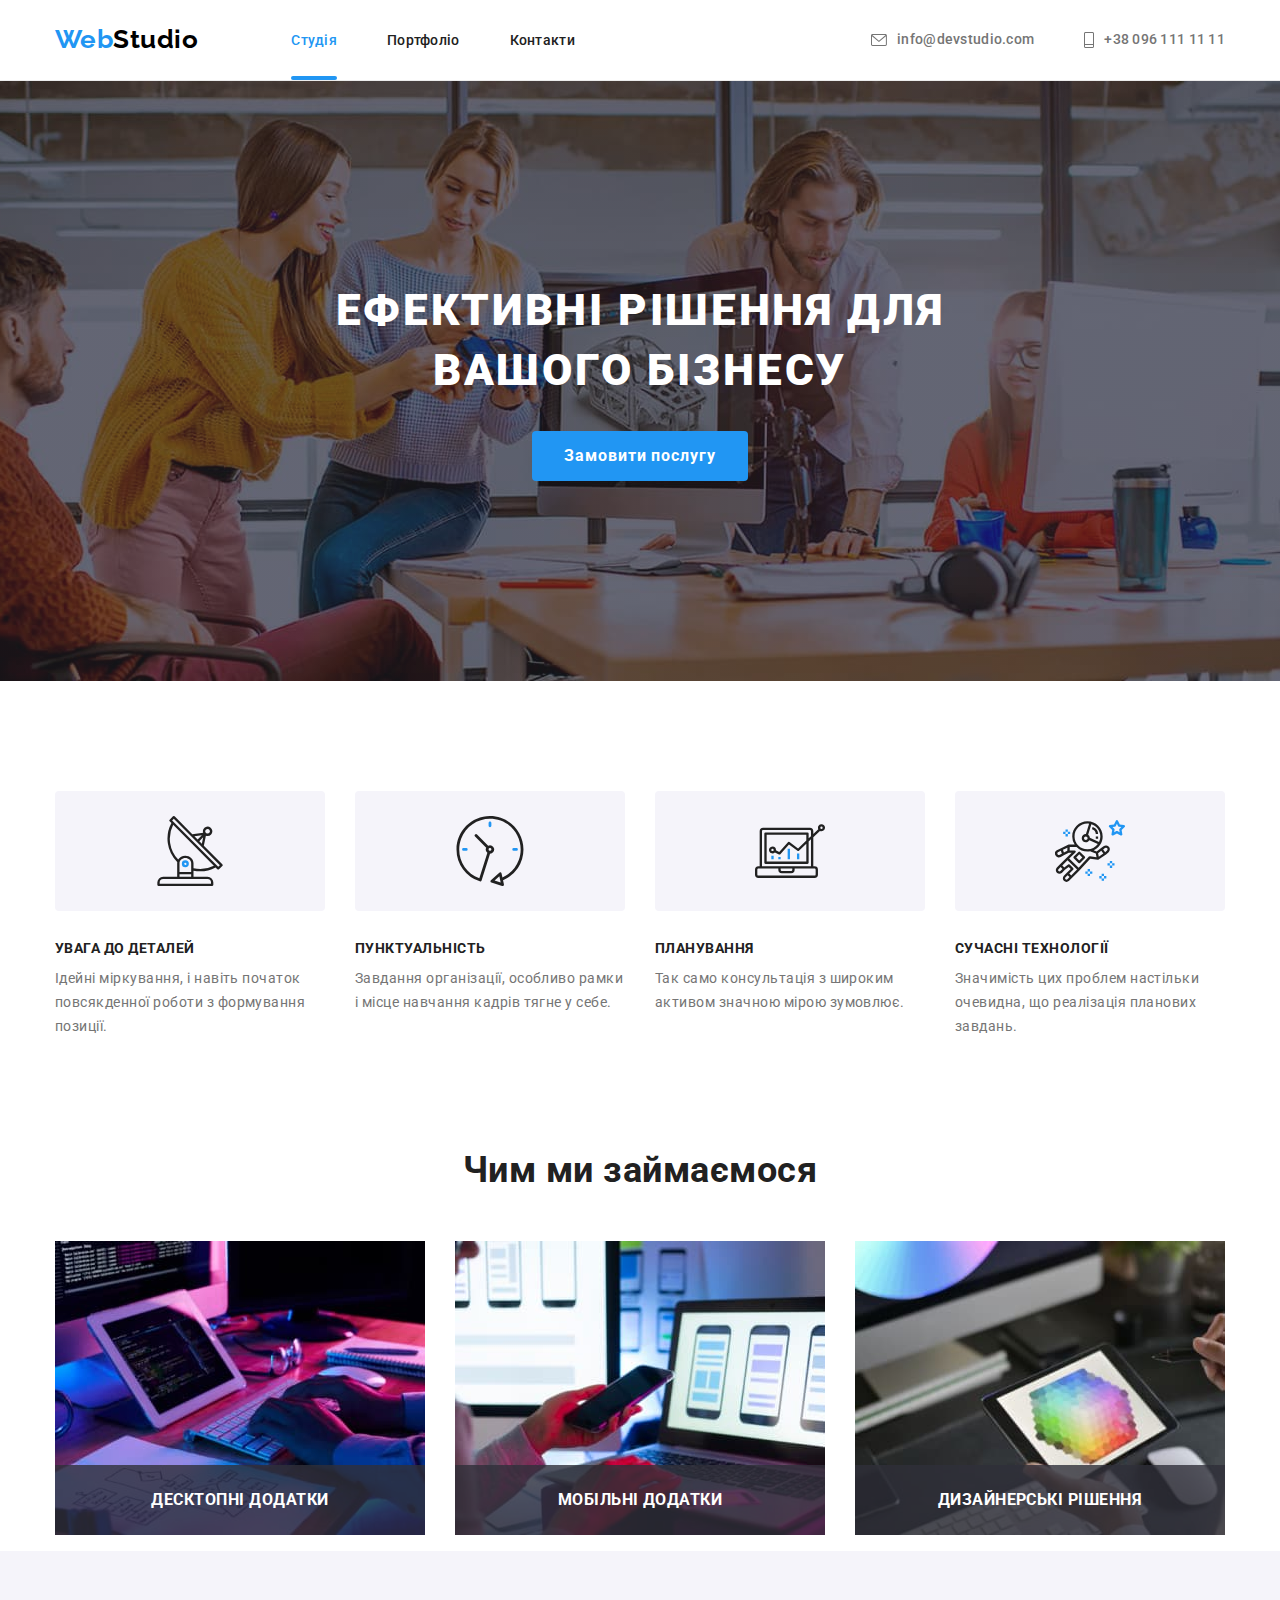
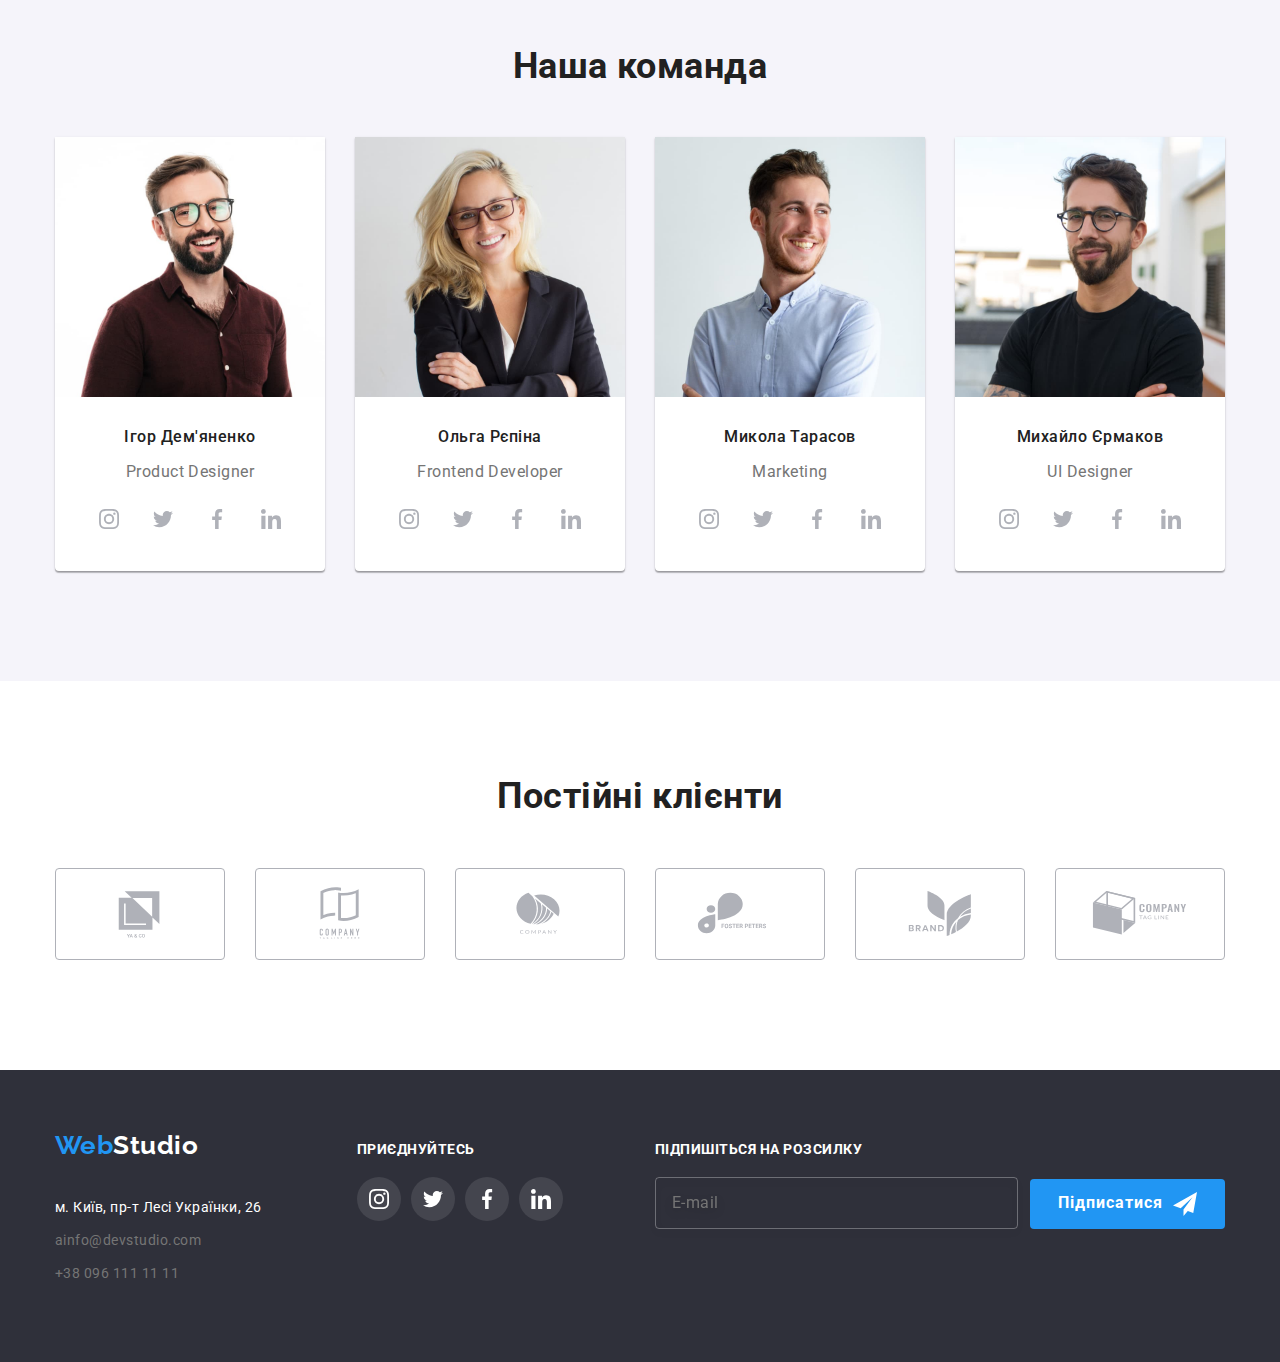
==== commit 87116cae: "Додає папку scss і компоненти" ====
--- a/index.html
+++ b/index.html
@@ -15,6 +15,7 @@
       rel="stylesheet"
       href="https://cdnjs.cloudflare.com/ajax/libs/modern-normalize/1.1.0/modern-normalize.min.css"
     />
+    <link rel="stylesheet" href="./css/main.min.css" />
     <link rel="stylesheet" href="./css/styles.css" />
   </head>
   <body>
@@ -154,10 +155,10 @@
           </ul>
         </div>
       </section>
-      <section class="team">
+      <section class="team-section">
         <div class="container">
           <h2 class="section__title">Наша команда</h2>
-          <ul class="team__list list">
+          <ul class="team-section__list list">
             <li class="team-cards">
               <img
                 src="./images/igor.jpg"
--- a/css/main.min.css
+++ b/css/main.min.css
@@ -0,0 +1 @@
+.advantages{margin-right:auto;margin-left:auto;padding-top:94px;padding-bottom:94px}.advantages__list{display:flex}.advantages__icon-wrapper{display:flex;align-items:center;justify-content:center;width:100%;height:120px;margin-bottom:30px;background-color:#f5f4fa;border-radius:4px}.avantages__item{width:calc((100% - 90px)/4);margin-right:30px}.avantages__item:last-child{margin-right:0}.advantages__secondary-title{margin-top:0px;margin-bottom:10px;color:var(--title-text-color);font-weight:700;font-size:14px;line-height:1.14;text-transform:uppercase}.advantages__text{margin:0px;font-size:14px;line-height:1.71}.backdrop{position:fixed;top:0;left:0;width:100vw;height:100vh;transform:scale(1);transition:transform 1000ms var(--cubic-bezier-primary),opacity 1000ms var(--cubic-bezier-primary);background-color:rgba(0,0,0,.2)}.backdrop.is-hidden{transform:scale(0);transition:transform 1000ms var(--cubic-bezier-primary),opacity 1000ms var(--cubic-bezier-primary),visibility 1000ms var(--cubic-bezier-primary)}.clients{display:flex;justify-content:center;gap:30px}.clients__item{width:calc((100% - 150px)/6);height:92px}.clients__link{display:flex;width:100%;height:100%;align-items:center;justify-content:center;border:1px solid #afb1b8;border-radius:4px;color:var(--icon-color);transition:color 250ms var(--cubic-bezier-primary),border-color 250ms var(--cubic-bezier-primary)}.clients__icon{fill:currentColor}.clients__link:hover,.clients__link:focus{color:var(--accent-color);border-color:var(--accent-color)}.contacts{display:flex;margin:0px;margin-left:auto;align-items:center}.contacts__item:not(:last-child){margin-right:50px}.contacts__link{display:flex;align-items:center;gap:10px;width:100%;height:100%;padding-top:32px;padding-bottom:32px;transition:color 250ms var(--cubic-bezier-primary);color:var(--primaty-text-color);font-weight:500;font-size:14px;line-height:1.14;letter-spacing:.02em;text-decoration:none;cursor:pointer}.contacts__icon{fill:currentColor}.contacts__link:hover,.contacts__link:focus{color:var(--accent-color)}.footer{padding-top:60px;padding-bottom:60px;background-color:var(--bg-color)}.footer__container{display:flex;align-items:baseline}.footer__address-wrapper{margin-right:70px}.footer__maps-link{padding-right:25px}.footer__maps-link,.footer__contact-link{display:inline-block}.footer__maps-link{transition:color 250ms var(--cubic-bezier-primary);color:#fff;font-style:normal;font-weight:400;font-size:14px;line-height:1.71;text-decoration:none;cursor:pointer}.footer__contact-link{transition:color 250ms var(--cubic-bezier-primary);color:#757575;font-style:normal;font-weight:400;font-size:14px;line-height:1.71;text-decoration:none;cursor:pointer}.footer__address-item:not(:last-child){margin-bottom:9px}.footer__maps-link:hover,.footer__contact-link:hover{color:var(--accent-color)}.footer-maps-link:focus,.footer-contact-link:focus{color:var(--accent-color)}.footer__follow-list{display:flex}.footer__folow-title{margin-top:0;margin-bottom:20px;font-weight:700;font-size:14px;line-height:1.14;text-transform:uppercase;color:#fff}.footer__follow-item{display:flex;width:44px;height:44px}.footer__follow-link{display:flex;width:100%;height:100%;align-items:center;justify-content:center;transition:color 250ms var(--cubic-bezier-primary),background-color 250ms var(--cubic-bezier-primary);border-radius:50%;background-color:rgba(255,255,255,.1);color:var(--primary-white-color);cursor:pointer}.footer__follow-list{display:flex;gap:10px}.footer__follow-icon{fill:currentColor}.footer__follow-link:hover,.footer__follow-link:focus{color:var(--primary-white-color);background-color:var(--accent-color)}.footer__subscribe{display:flex;align-items:flex-end;justify-content:flex-end;gap:12px;margin-left:auto}.footer__subscribe-title{margin-bottom:20px;font-weight:700;font-size:14px;line-height:16px;text-transform:uppercase;color:var(--primary-white-color)}.footer__subscribe-block{width:570px;margin-left:auto}.footer__subscribe-label{width:100%}.footer__subscribe-email{padding:15px 16px 15px 16px;width:100%;transition:border-color 250ms var(--cubic-bezier-primary);background-color:rgba(0,0,0,0);font-size:16px;line-height:1.25;letter-spacing:.03em;color:var(--primary-white-color);border:1px solid rgba(255,255,255,.3);filter:drop-shadow(0px 4px 4px rgba(0, 0, 0, 0.15));border-radius:4px;outline:none}.footer__subscribe-email:hover,.footer__subscribe-email:focus{border-color:var(--accent-color)}.footer__subscribe-button{display:flex;align-items:center;gap:10px;max-height:50px;padding:10px 28px;border:0px solid rgba(0,0,0,0);border-radius:4px;transition:background-color 250ms var(--cubic-bezier-primary),box-shadow 250ms var(--cubic-bezier-primary);background-color:var(--accent-color);color:var(--primary-white-color);font-style:inherit;font-weight:700;font-size:16px;line-height:1.9;letter-spacing:.06em;cursor:pointer}.footer__subscribe-button:hover,.footer__subscribe-button:focus{background-color:#188ce8;box-shadow:0px 4px 4px rgba(0,0,0,.15)}.footer__subscribe-icon{fill:currentColor}.header{border-bottom:1px solid var(--secondary-border-color)}.navigation{display:flex}.logo{display:inline-block;font-family:var(--secondary-font-family);font-weight:700;font-size:26px;line-height:1.19;color:var(--accent-color);text-decoration:none;cursor:pointer}.logo__text-studio{color:var(--secondary-logo-color)}.header__logo{padding-top:24px;padding-bottom:25px;margin-right:93px}.footer_logo{margin-bottom:20px}.logo__text-studio--white{color:var(--primary-white-color)}.site-nav{display:flex;align-items:center}.site-nav__list{display:flex;align-items:center}.site-nav__item:not(:last-child){margin-right:50px}.site-nav__link{position:relative;padding-top:32px;padding-bottom:32px;transition:color 250ms var(--cubic-bezier-primary);color:var(--title-text-color);font-weight:500;font-size:14px;line-height:1.14;letter-spacing:.02em;text-decoration:none;cursor:pointer}.site-nav__link:hover,.site-nav__link:focus{color:var(--accent-color)}.site-nav__link--current{color:var(--accent-color)}.site-nav__link--current:after{position:absolute;bottom:0;display:block;content:"";width:100%;height:4px;background-color:var(--accent-color);border-radius:2px}.hero{margin-right:auto;margin-left:auto;width:100%;max-width:1600px;padding-top:200px;padding-bottom:200px;background-color:var(--bg-color);background-image:linear-gradient(rgba(47, 48, 58, 0.4), rgba(47, 48, 58, 0.4)),url(../images/herobg.jpg);background-repeat:no-repeat;background-position:center;text-align:center}.hero__title{height:120px;width:696px;margin:0 auto;margin-bottom:30px;color:#fff;font-weight:900;font-size:44px;line-height:1.36;letter-spacing:.06em;text-transform:uppercase}.hero__button{padding:10px 32px;border:0px solid rgba(0,0,0,0);border-radius:4px;transition:background-color 250ms var(--cubic-bezier-primary),box-shadow 250ms var(--cubic-bezier-primary);background-color:var(--accent-color);color:var(--primary-white-color);font-style:inherit;font-weight:700;font-size:16px;line-height:1.9;letter-spacing:.06em;cursor:pointer}.hero__button:hover,.hero__button:focus{background-color:#188ce8;box-shadow:0px 4px 4px rgba(0,0,0,.15)}.modal{position:absolute;top:50%;left:50%;transform:translate(-50%, -50%);width:528px;height:581px;padding:40px;background:var(--primary-white-color);box-shadow:0px 1px 3px rgba(0,0,0,.12),0px 1px 1px rgba(0,0,0,.14),0px 2px 1px rgba(0,0,0,.2);border-radius:4px}.modal__form{display:flex;flex-direction:column}.modal__title{margin-bottom:12px;font-weight:700;font-size:20px;line-height:1.15;text-align:center;color:var(--title-text-color)}.modal__label{margin-bottom:10px;font-size:12px;line-height:1.16;letter-spacing:.01em;color:var(--primaty-text-color)}.modal__label-comment{margin-bottom:20px;font-size:12px;line-height:1.16;letter-spacing:.01em;color:var(--primaty-text-color)}.modal__input{width:100%;height:40px;padding-right:12px;padding-left:42px;transition:fill 250ms var(--cubic-bezier-primary),border-color 250ms var(--cubic-bezier-primary);border:1px solid var(--form-border-color);border-radius:4px;outline:none}.modal__input-wrapper{position:relative;display:block;width:100%;margin-top:4px}.modal__input-icon{position:absolute;top:50%;left:12px;transform:translateY(-50%);transition:fill 250ms var(--cubic-bezier-primary),border-color 250ms var(--cubic-bezier-primary)}.modal__input:focus,.modal__input:focus+.modal__input-icon{border-color:var(--accent-color);fill:var(--accent-color)}.modal__comment{display:block;width:100%;height:120px;margin-top:4px;padding:12px 16px;resize:none;transition:fill 250ms var(--cubic-bezier-primary),border-color 250ms var(--cubic-bezier-primary);border:1px solid var(--form-border-color);border-radius:4px;outline:none}.modal__comment:focus{border-color:var(--accent-color);fill:var(--accent-color)}.modal__comment:-moz-placeholder-shown{color:rgba(117,117,117,.5)}.modal__comment:-ms-input-placeholder{color:rgba(117,117,117,.5)}.modal__comment:placeholder-shown{color:rgba(117,117,117,.5)}.modal__checkbox-label{display:flex;align-items:center;justify-content:center;gap:7px;margin-bottom:30px;font-size:14px;line-height:1.71;color:var(--primaty-text-color)}.modal__checkbox{-webkit-appearance:none;-moz-appearance:none;appearance:none}.modal__checbox-castom{position:relative;display:flex;justify-content:center;align-items:center;width:16px;height:15px;border:2px solid var(--title-text-color);transition:background-color 250ms var(--cubic-bezier-primary),border-color 250ms var(--cubic-bezier-primary);border-radius:2px;cursor:pointer}.modal__checkbox-icon{fill:var(--primary-white-color);border-radius:2px}.modal__checkbox:checked+.modal__checbox-castom{background-color:var(--accent-color);border-color:rgba(0,0,0,0)}.modal__checkbox-link{color:var(--accent-color);text-decoration:underline;outline:none}.modal__checkbox-link:focus{border:1px solid var(--accent-color);border-radius:2px;z-index:1}.portfolio-buttons{display:flex;justify-content:center;margin-bottom:50px;background:var(--primary-white-color)}.portfolio-button-filter.first{padding-right:25px;padding-left:25px}.portfolio-button-filter{padding:6px 22px;transition:color 250ms var(--cubic-bezier-primary),background-color 250ms var(--cubic-bezier-primary),border-radius 250ms var(--cubic-bezier-primary),box-shadow 250ms var(--cubic-bezier-primary);color:#212121;background-color:#f5f4fa;font-family:inherit;font-weight:500;font-size:16px;line-height:26px;cursor:pointer;border:0px solid rgba(0,0,0,0);border-radius:4px}.portfolio-buttons__item:not(:last-child){margin-right:8px}.portfolio-button-filter:hover,.portfolio-button-filter:focus{color:#fff;background-color:#2196f3;border-radius:4px;box-shadow:0px 3px 1px rgba(0,0,0,.1),0px 1px 2px rgba(0,0,0,.08),0px 2px 2px rgba(0,0,0,.12)}.portfolio-card__link{display:block;text-decoration:none;color:inherit;transition:box-shadow 250ms var(--cubic-bezier-primary)}.portfolio-card__sub{position:relative;overflow:hidden}.portfolio-card__sub-overlay{position:absolute;transform:translateY(101%);transition:transform 250ms var(--cubic-bezier-primary),opacity 250ms var(--cubic-bezier-primary);opacity:0;pointer-events:none;width:100%;height:100%;padding:63px 24px;background-color:var(--hover-bg)}.portfolio-card__sub-text{font-size:18px;line-height:1.5;color:var(--primary-white-color)}.portfolio-card__link:hover .portfolio-card__sub-overlay,.portfolio-card__link:focus .portfolio-card__sub-overlay{transform:translate(0);opacity:1}.portfolio-card__link:hover,.portfolio-card__link:focus{box-shadow:0px 1px 1px rgba(0,0,0,.12),0px 4px 4px rgba(0,0,0,.06),1px 4px 6px rgba(0,0,0,.16)}.portfolio-card{position:relative;width:calc((100% - 60px)/3);border:1px solid #eee}.portfolio-card:not(:nth-child(3n)){margin-right:30px}.portfolio-card:not(:nth-last-child(-n+3)){margin-bottom:30px}.portfolio-card__title{margin-top:0px;margin-bottom:4px;color:var(--title-text-color);font-weight:700;font-size:18px;line-height:2;letter-spacing:.06em}.portfolio-card__text{margin:0px;font-size:16px;line-height:1.9}.portfolio-card__text-wrapper{padding:20px 24px}.portfolio-list{display:flex;flex-wrap:wrap}.price{display:flex}.price__item{position:relative;width:calc((100% - 60px)/3)}.price__item:not(:last-child){margin-right:30px}.section.list{padding-top:0px;padding-bottom:94px}.price__title{position:absolute;bottom:0;display:flex;justify-content:center;align-items:center;width:100%;height:70px;margin:0;padding:0;font-weight:700;font-size:14px;line-height:1.14;text-align:center;text-transform:uppercase;color:var(--primary-white-color);background:rgba(47,48,58,.8)}.team-cards{background:#fff;width:calc((100% - 90px)/4);box-shadow:0px 1px 3px rgba(0,0,0,.12),0px 1px 1px rgba(0,0,0,.14),0px 2px 1px rgba(0,0,0,.2);border-radius:0px 0px 4px 4px}.team-cards:not(:last-child){margin-right:30px}.team-cards__text-wrapper{padding-top:30px;padding-bottom:30px;text-align:center}.team-cards__title{margin-top:0px;margin-bottom:10px;color:var(--title-text-color);font-weight:500;font-size:16px;line-height:1.19;text-align:center}.team-cards__text{margin:16px;font-size:16px;line-height:1.19;text-align:center}.team-cards__net{display:flex;justify-content:center;gap:10px}.team-cards__link{display:flex;width:44px;height:44px;align-items:center;justify-content:center;border-radius:50%;color:var(--icon-color);cursor:pointer;transition:color 250ms var(--cubic-bezier-primary),background-color 250ms var(--cubic-bezier-primary)}.team-cards__icon{fill:currentColor}.team-cards__link:hover,.team-cards__link:focus{color:var(--primary-white-color);background-color:var(--accent-color)}.team-section{background-color:#f5f4fa}.team-section__list{display:flex}/*# sourceMappingURL=main.min.css.map */--- a/css/styles.css
+++ b/css/styles.css
@@ -9,7 +9,13 @@
    --icon-color: #AFB1B8;
    --hover-bg: #188CE8;
    --form-border-color: rgba(33, 33, 33, 0.2);
+   --primary-logo-color:#2196f3;
+   --secondary-logo-color: #000000;
+   --primary-border-color: #EEEEEE;
+   --secondary-border-color: #ececec;
    
+   --primaty-font-family: 'Roboto', sans-serif;
+   --secondary-font-family: 'Raleway', sans-serif;
 
    --cubic-bezier-primary:cubic-bezier(0.4, 0, 0.2, 1);
 
@@ -36,10 +42,10 @@
 
 
 body {
-    background-color: #ffffff;
+    background-color: var(--primary-white-color);
     color: var(--primaty-text-color);
 
-    font-family: 'Roboto', sans-serif;
+    font-family: var(--primaty-font-family);
     letter-spacing: 0.03em;
 }
 
@@ -54,7 +60,7 @@
 .list {
     list-style: none;
 
-    margin: 0px;
+    /* margin: 0px; */
     padding: 0px;
 }
 
@@ -75,258 +81,6 @@
     height: auto;
 }
 
-
-
-/* CSS для Index.html */
-
-/* Хедер index.html і portfilio.html*/
-.header {
-    border-bottom: 1px solid #ececec;
-}
-
-.navigation {
-    display: flex;
-    
-}
-
-.logo {
-    display: inline-block;
-    
-    font-family: 'Raleway', sans-serif;
-    font-weight: 700;
-    font-size: 26px;
-    line-height: 1.19;
-    color: var(--accent-color); 
-    text-decoration: none;
-    cursor: pointer;
-}
-
-.logo__text-studio{
-    color: #000000;  
-}
-
-.header__logo {
-    padding-top: 24px;
-    padding-bottom: 25px;
-    margin-right: 93px;
-}
-
-.footer_logo{
-    margin-bottom: 20px;
-}
-
-.logo__text-studio--white {
-    color: var(--primary-white-color); 
-}
-
-.site-nav {
-    display: flex;
-    align-items: center;
-}
-
-.site-nav__list{
-    display: flex;
-    align-items: center;
-}
-
-.site-nav__item:not(:last-child){
-    margin-right: 50px;
-}
-
-.site-nav__link {
-    position: relative;
-    padding-top: 32px;
-    padding-bottom: 32px;
-
-    transition: color 250ms var(--cubic-bezier-primary); 
-
-    color: var(--title-text-color);
-    font-weight: 500;
-    font-size: 14px;
-    line-height: 1.14;
-    letter-spacing: 0.02em;
-    text-decoration: none;
-    cursor: pointer;
-    
-}
-.site-nav__link:hover,
-.site-nav__link:focus {
-    color: var(--accent-color); 
-    
-}
-
-.site-nav__link--current {
-    color: var(--accent-color);
-
-}
-
-.site-nav__link--current:after {
-    position: absolute;
-    bottom: 0;
-
-    display: block;
-    content: "";
-    width: 100%;
-    height: 4px;
-
-    background-color: var(--accent-color);
-    border-radius: 2px;
-
-}
-/* Контакти */
-
-.contacts {
-    display: flex;
-    margin: 0px;
-    margin-left: auto;
-    align-items: center;
-}
-
-.contacts__item:not(:last-child){
-    margin-right: 50px;
-}
-.contacts__link {
-    display: flex;
-    align-items: center;
-    gap: 10px;
-    width: 100%;
-    height: 100%;
-    padding-top: 32px;
-    padding-bottom: 32px;
-
-    transition: color 250ms var(--cubic-bezier-primary); 
-
-    color: var(--primaty-text-color); 
-    font-weight: 500;
-    font-size: 14px;
-    line-height: 1.14;
-    letter-spacing: 0.02em;
-    text-decoration: none;
-    cursor: pointer;
-}
-
-.contacts__icon {
-    fill: currentColor;
-}
-
-.contacts__link:hover,
-.contacts__link:focus {
-    color: var(--accent-color); 
-} 
-/* Мейн */
-/* фон герою додав щоб було видно заголовок */
-
-/* Герой */
-.hero {
-    margin-right: auto;
-    margin-left: auto;
-    width: 100%;
-    max-width: 1600px;
-    padding-top: 200px;
-    padding-bottom: 200px;
-    background-color: var(--bg-color);
-    background-image: linear-gradient(
-        rgba(47, 48, 58, 0.4),
-        rgba(47, 48, 58, 0.4)
-    ),
-        url(../images/herobg.jpg);
-    background-repeat: no-repeat;
-    background-position: center;
-    text-align: center;
-    
-}
-
-.hero__title {
-    height: 120px;
-    width: 696px;
-    margin: 0 auto;
-    margin-bottom: 30px;
-
-    color: #ffffff; 
-    font-weight: 900;
-    font-size: 44px;
-    line-height: 1.36;
-    letter-spacing: 0.06em;
-    text-transform: uppercase;
-}
-
-.hero__button {
-    padding: 10px 32px;
-    border: 0px solid transparent;
-    border-radius: 4px;
-
-    transition: background-color 250ms var(--cubic-bezier-primary), 
-                box-shadow 250ms var(--cubic-bezier-primary); 
-
-    background-color: var(--accent-color); 
-    color: var(--primary-white-color);   
-    font-style: inherit;
-    font-weight: 700;
-    font-size: 16px;
-    line-height: 1.9;
-    letter-spacing: 0.06em;
-    cursor: pointer;
-}
-
-.hero__button:hover,
-.hero__button:focus {
-    background-color: #188ce8;
-    box-shadow: 0px 4px 4px rgba(0, 0, 0, 0.15);
-}
-
- /* Переваги */
-.advantages {
-    margin-right: auto;
-    margin-left: auto;
-    padding-top: 94px;
-    padding-bottom: 94px;
-}
- .advantages__list {
-    display: flex;
- }
-
- .advantages__icon-wrapper {
-    display: flex;
-    align-items: center;
-    justify-content: center;
-    width: 100%;
-    height: 120px;
-    margin-bottom: 30px;
-    background-color: #f5f4fa;
-    border-radius: 4px;
- }
-
-
- .avantages__item {
-    width: calc((100% - 3 * 30px)/4);
-    margin-right: 30px;
- }
- 
- .avantages__item:last-child {
-    margin-right: 0;
- }
-
-.advantages__secondary-title {
-    margin-top: 0px;
-    margin-bottom: 10px;
-
-    color: var(--title-text-color);
-    font-weight: 700;
-    font-size: 14px;
-    line-height: 1.14;
-    text-transform: uppercase;
-}
-
-.advantages__text {
-    margin: 0px;
-
-    font-size: 14px;
-    line-height: 1.71;
-}
-
-/* Чим ми займаємось */
-
-
 .section__title {
     margin-top: 0px;
     margin-bottom: 50px;
@@ -338,562 +92,53 @@
     text-align: center;
 }
 
-.price {
-    display: flex;
-}
-
-.price__item {
-    position: relative;
-    width: calc((100%-60px)/3);
-}
-
-.price__item:not(:last-child) {
-    margin-right: 30px;
-}
-
-.section.list {
-    padding-top: 0px;
-    padding-bottom: 94px; 
-}
-
-.price__title {
-    position: absolute;
-    bottom: 0;
-
-    display: flex;
-    justify-content: center;
-    align-items: center;
-    width: 100%;
-    height: 70px;
-    margin: 0;
-    padding: 0;
-    font-weight: 700;
-    font-size: 14px;
-    line-height: 1.14;
-    text-align: center;
-    text-transform: uppercase;
-    color: var(--primary-white-color);
-    background: rgba(47, 48, 58, 0.8);
-
-    
-
-}
-
-/* Наша команда */
-.team {
-    background-color: #f5f4fA;;
-}
-
-.team__list {
-    display: flex;
-}
-
-.team-cards {
-    background: #ffffff;
-    width: calc((100%-90px)/4);
-    box-shadow: 0px 1px 3px rgba(0, 0, 0, 0.12),
-                0px 1px 1px rgba(0, 0, 0, 0.14),
-                0px 2px 1px rgba(0, 0, 0, 0.2);
-    border-radius: 0px 0px 4px 4px;
-}
-
-.team-cards:not(:last-child) {
-    margin-right: 30px;
-}
-
-.team-cards__text-wrapper {
-    padding-top: 30px;
-    padding-bottom: 30px;
-    text-align: center;
-}
-
-
-.team-cards__title {
-    margin-top: 0px;
-    margin-bottom: 10px;
-
-    color: var(--title-text-color);
-    font-weight: 500;
-    font-size: 16px;
-    line-height: 1.19;
-    text-align: center; 
-}
-
-.team-cards__text {
-    margin: 16px;
-
-    font-size: 16px;
-    line-height: 1.19;
-    text-align: center;
-}
-
-.team-cards__net {
-    display: flex;
-    justify-content: center;
-    gap: 10px;
-}
-
-.team-cards__link {
-    display: flex;
-    width: 44px;
-    height: 44px;
-    align-items: center;
-    justify-content: center;
-    border-radius: 50%;
-    color: var(--icon-color);
-    cursor: pointer;
-
-    transition: color 250ms var(--cubic-bezier-primary),
-                background-color 250ms var(--cubic-bezier-primary);
-}
-
-.team-cards__icon {
-    fill: currentColor;
-}
-
-.team-cards__link:hover,
-.team-cards__link:focus {
-    color: var(--primary-white-color);
-    background-color: var(--accent-color);
-}
-
-
-/* Постійні клієнти */
-.clients {
-    display: flex;
-    justify-content: center;
-    gap: 30px;
-}
-
-.clients__item {
-    width: calc((100% - 5*30px) / 6);
-    height: 92px;  
-   
-}
-
-.clients__link {
-    display: flex;
-    width: 100%;
-    height: 100%;
-    align-items: center;
-    justify-content: center;
-    border: 1px solid #afb1b8;
-    border-radius: 4px;
-    color: var(--icon-color);
-
-    transition: color 250ms var(--cubic-bezier-primary),
-                border-color 250ms var(--cubic-bezier-primary);
-}
-
-.clients__icon {
-    fill: currentColor;
-}
-
-
-.clients__link:hover,
-.clients__link:focus {
-    color: var(--accent-color);
-    border-color: var(--accent-color);
-}
-
-
-/* Футер index.html і portfilio.html*/
-.footer{
-    padding-top: 60px;
-    padding-bottom: 60px;
-
-    background-color: var(--bg-color);
-}
-.footer__container {
-    display: flex;
-    align-items: baseline;
-}
-
-
-.footer__address-wrapper {
-    margin-right: 70px;
-}
-
-
-.footer__maps-link {
-    padding-right: 25px;
-}
-
-.footer__maps-link,
-.footer__contact-link {
-    display: inline-block;
-    
-}
-
-
-
-.footer__maps-link {
-   
-    transition: color 250ms var(--cubic-bezier-primary);
-
-    color: #ffffff;
-    font-style: normal;
-    font-weight: 400; 
-    font-size: 14px;
-    line-height: 1.71;
-    text-decoration: none;
-    cursor: pointer;
-}
-
-.footer__contact-link {
-    transition: color 250ms var(--cubic-bezier-primary);
-
-    color: #757575;
-    font-style: normal;
-    font-weight: 400;
-    font-size: 14px;
-    line-height: 1.71;
-    text-decoration: none;
-    cursor: pointer;
-}
-
-.footer__address-item:not(:last-child){
-    margin-bottom: 9px;
-}
-
-
-.footer__maps-link:hover,
-.footer__contact-link:hover {
-    color: var(--accent-color);
-}
-
-.footer-maps-link:focus,
-.footer-contact-link:focus {
-    color: var(--accent-color);
-}
-
-.footer__follow-list {
-    display: flex;
-
-}
-
-.footer__folow-title {
-    margin-top: 0;
-    margin-bottom: 20px;
-
-    font-weight: 700;
-    font-size: 14px;
-    line-height: 1.14;
-    text-transform: uppercase;
-    color: #FFFFFF;
-}
-
-.footer__follow-item {
-    display: flex;
-    width: 44px;
-    height: 44px;
-}
-
-.footer__follow-link {
-    display: flex;
-    width: 100%;
-    height: 100%;
-    align-items: center;
-    justify-content: center;
-
-    transition: color 250ms var(--cubic-bezier-primary),
-                background-color 250ms var(--cubic-bezier-primary);
-
-    border-radius: 50%;
-    background-color: rgba(255, 255, 255, 0.1);
-    color: var(--primary-white-color);
-    cursor: pointer;
-
-   
-}
-
-.footer__follow-list {
-    display: flex;
-    gap: 10px;
-}
-
-.footer__follow-icon {
-    fill: currentColor;
-}
-
-.footer__follow-link:hover,
-.footer__follow-link:focus {
-    color: var(--primary-white-color);
-    background-color: var(--accent-color);
-}
-
-.footer__subscribe {
-    display: flex;
-    align-items: flex-end;
-    justify-content: flex-end;
-    gap: 12px;
-    
-    margin-left: auto;   
-}
-
-.footer__subscribe-title {
-    margin-bottom: 20px;
-    font-weight: 700;
-    font-size: 14px;
-    line-height: 16px;
-    text-transform: uppercase;
-    color: var(--primary-white-color);
-}
-
-.footer__subscribe-block {
-    width: 570px;
-    margin-left: auto;
-   
-}
-
-.footer__subscribe-label {
-    width: 100%;
-}
-
-.footer__subscribe-email {
-    padding: 15px 16px 15px 16px;
-    width: 100%;
-
-    transition:  border-color 250ms var(--cubic-bezier-primary);
-
-    background-color: transparent;
-    font-size: 16px;
-    line-height: 1.25;
-    letter-spacing: 0.03em;
-    color: var(--primary-white-color);
-    border: 1px solid rgba(255, 255, 255, 0.3);
-    filter: drop-shadow(0px 4px 4px rgba(0, 0, 0, 0.15));
-    border-radius: 4px;
-    outline: none;
-
-}
-
-
-.footer__subscribe-email:hover,
-.footer__subscribe-email:focus {
-    border-color:var(--accent-color);
-}
-
-.footer__subscribe-button {
-    display: flex;
-    align-items: center;
-    gap: 10px;
-
-    max-height: 50px;
-    padding: 10px 28px;
-    border: 0px solid transparent;
-    border-radius: 4px;
-
-    transition: background-color 250ms var(--cubic-bezier-primary), 
-                box-shadow 250ms var(--cubic-bezier-primary); 
-
-    background-color: var(--accent-color); 
-    color: var(--primary-white-color);   
-    font-style: inherit;
-    font-weight: 700;
-    font-size: 16px;
-    line-height: 1.9;
-    letter-spacing: 0.06em;
-    cursor: pointer;
-}
-
-.footer__subscribe-button:hover,
-.footer__subscribe-button:focus {
-    background-color: #188ce8;
-    box-shadow: 0px 4px 4px rgba(0, 0, 0, 0.15);
-}
-
-
-.footer__subscribe-icon {
-  fill: currentColor;
-}
-
-
-/* CSS для portfolio.html */
-
-.portfolio-buttons {
-    display: flex;
-    justify-content: center;
-    margin-bottom: 50px;
-
-    background: var(--primary-white-color);
-    
-}
-
-.portfolio-button-filter.first {
-    padding-right: 25px;
-    padding-left: 25px;
-}
-
-.portfolio-button-filter {
-    padding: 6px 22px;
-
-    transition: color 250ms var(--cubic-bezier-primary),
-                background-color 250ms var(--cubic-bezier-primary),
-                border-radius 250ms var(--cubic-bezier-primary),
-                box-shadow 250ms var(--cubic-bezier-primary);
-
-    color: #212121;
-    background-color: #f5f4fA;
-    font-family: inherit;
-    font-weight: 500;
-    font-size: 16px;
-    line-height: 26px;
-    cursor: pointer;
-    border: 0px solid transparent;
-    border-radius: 4px;
-}
-
-.portfolio-buttons__item:not(:last-child) {
-    margin-right: 8px;
-}
-
-
-.portfolio-button-filter:hover,
-.portfolio-button-filter:focus {
-    color: #ffffff;
-    background-color: #2196f3;
-    border-radius: 4px;
-    
-    box-shadow: 0px 3px 1px rgba(0, 0, 0, 0.1), 
-    0px 1px 2px rgba(0, 0, 0, 0.08), 
-    0px 2px 2px rgba(0, 0, 0, 0.12);
-    
-}
-
-.portfolio-list {
-    display: flex;
-    flex-wrap: wrap; 
-}
-
-.portfolio-card__link {
-    display: block;
-    text-decoration: none;
-    color: inherit;
-
-    transition: box-shadow 250ms var(--cubic-bezier-primary); 
-}
-
-.portfolio-card__sub {
-    position: relative;
-    overflow: hidden;
-}
-
-.portfolio-card__sub-overlay {
-    position: absolute;
-    transform: translateY(101%);
-    transition: transform 250ms var(--cubic-bezier-primary), 
-                opacity 250ms var(--cubic-bezier-primary);  
-    opacity: 0;
-    
-    pointer-events: none;
-    width: 100%;
-    height: 100%;
-    padding: 63px 24px;
-    background-color: var(--hover-bg);  
-}
-
-.portfolio-card__sub-text {
-    font-size: 18px;
-    line-height: 1.5;
-    color: var(--primary-white-color);
-}
-
-.portfolio-card__link:hover .portfolio-card__sub-overlay,
-.portfolio-card__link:focus .portfolio-card__sub-overlay {
-    transform: translate(0);
-    opacity: 1; 
-}
-
-.portfolio-card__link:hover,
-.portfolio-card__link:focus {
-
-    box-shadow: 0px 1px 1px rgba(0, 0, 0, 0.12), 
-                0px 4px 4px rgba(0, 0, 0, 0.06), 
-                1px 4px 6px rgba(0, 0, 0, 0.16);
-}
-
-.portfolio-card {
-    position: relative;
-    width: calc((100% - 2*30px)/3);
-    border: 1px solid #EEEEEE;
-}
-
-.portfolio-card:not(:nth-child(3n)) {
-    margin-right: 30px;
-}
-
-.portfolio-card:not(:nth-last-child(-n+3)) {
-    margin-bottom: 30px;
-}
-
-
-.portfolio-card__title {
-    margin-top: 0px;
-    margin-bottom: 4px;
-   
-    color: var(--title-text-color);
-    font-weight: 700;
-    font-size: 18px;
-    line-height: 2;
-    letter-spacing: 0.06em;
-}
-
-.portfolio-card__text { 
-    margin: 0px;
-
-    font-size: 16px;
-    line-height: 1.9;
-}
-
-.portfolio-card__text-wrapper {
-    padding: 20px 24px;
-}
-    
-/*Модальне вікно*/
-
-.backdrop {
-    position: fixed;
-    top: 0;
-    left: 0;
-    width: 100vw;
-    height: 100vh;
-
-    transform: scale(1);
-    transition: transform 1000ms var(--cubic-bezier-primary),
-                 opacity 1000ms var(--cubic-bezier-primary);
-   
-    background-color: rgba(0, 0, 0, 0.2);
-}
-
-.modal {
-    position: absolute;
-    top: 50%;
-    left: 50%;
-    transform: translate(-50%, -50%);
-    width: 528px;
-    height: 581px;
-
-    padding: 40px;
-    background: var(--primary-white-color);
-    box-shadow: 0px 1px 3px rgba(0, 0, 0, 0.12),
-                0px 1px 1px rgba(0, 0, 0, 0.14),
-                0px 2px 1px rgba(0, 0, 0, 0.2);
-    border-radius: 4px;
-}
 .is-hidden {
     visibility: hidden;
     opacity: 0;
     pointer-events: none;
 }
 
-.backdrop.is-hidden {
-    transform: scale(0);
-    transition: transform 1000ms var(--cubic-bezier-primary),
-                opacity 1000ms var(--cubic-bezier-primary),
-                visibility 1000ms var(--cubic-bezier-primary);
-
-}
+/* CSS для Index.html */
+
+/* Хедер index.html і portfilio.html*/
+
+/* Контакти */
+
+
+/* Мейн */
+/* фон герою додав щоб було видно заголовок */
+
+/* Герой */
+
+
+ /* Переваги */
+
+/* Чим ми займаємось */
+
+
+
+
+
+/* Наша команда */
+
+
+
+/* Постійні клієнти */
+
+
+
+/* Футер index.html і portfilio.html*/
+
+
+
+/* CSS для portfolio.html */
+
+
+
+
+
+/*Модальне вікно*/
+
 
 .button-close {
     position: absolute;
@@ -926,163 +171,6 @@
     fill: var(--accent-color);
 }
 
-.modal__form {
-    display: flex;
-    flex-direction: column;
-    
-}
-
-
-.modal__title {
-    margin-bottom: 12px;
-
-    font-weight: 700;
-    font-size: 20px;
-    line-height: 1.15;
-    text-align: center;
-    color: var(--title-text-color);
-}
-
-
-.modal__label {
-    margin-bottom: 10px;
-    font-size: 12px;
-    line-height: 1.16;
-    letter-spacing: 0.01em;
-
-    color: var(--primaty-text-color);
-}
-
-.modal__label-comment {
-    margin-bottom: 20px;
-    font-size: 12px;
-    line-height: 1.16;
-    letter-spacing: 0.01em;
-
-    color: var(--primaty-text-color);
-}
-
-
-.modal__input{
-    width: 100%;
-    height: 40px;
-    padding-right: 12px;
-    padding-left: 42px;
-
-    transition: fill 250ms var(--cubic-bezier-primary), 
-                border-color 250ms var(--cubic-bezier-primary);
-
-    border: 1px solid var(--form-border-color);
-    border-radius: 4px;
-    outline: none;
-}
-
-.modal__input-wrapper{
-    position: relative;
-    display: block;
-    width: 100%;
-    margin-top: 4px;
-}
-
-.modal__input-icon {
-    position: absolute;
-    top: 50%;
-    left: 12px;
-    transform: translateY(-50%);
-
-    transition: fill 250ms var(--cubic-bezier-primary), 
-                border-color 250ms var(--cubic-bezier-primary);
-}
-
-.modal__input:focus,
-.modal__input:focus + .modal__input-icon {
-    border-color: var(--accent-color);
-    fill: var(--accent-color);
-}
-
-.modal__comment {
-    display: block;
-    width: 100%;
-    height: 120px;
-    margin-top: 4px;
-    padding: 12px 16px;
-    resize: none;
-
-    transition: fill 250ms var(--cubic-bezier-primary), 
-                border-color 250ms var(--cubic-bezier-primary);
-
-    border: 1px solid var(--form-border-color);
-    border-radius: 4px;
-    outline: none;
-}
-
-.modal__comment:focus {
-    border-color: var(--accent-color);
-    fill: var(--accent-color);
-}
-
-.modal__comment:placeholder-shown {
-    color: rgba(117, 117, 117, 0.5);
-}
-
-
-
-.modal__checkbox-label{
-    display: flex;
-    align-items: center;
-    justify-content: center;
-    gap: 7px;
-    margin-bottom: 30px;
-   
-    font-size: 14px;
-    line-height: 1.71;
-    color: var(--primaty-text-color);
-    
-}
-.modal__checkbox {
-    appearance: none;
-}
-
-
-.modal__checbox-castom{
-    position: relative;
-    display: flex;
-    justify-content: center;
-    align-items: center;
-
-    width: 16px;
-    height: 15px;
-    border: 2px solid var(--title-text-color);
-    transition: background-color 250ms var(--cubic-bezier-primary),
-                border-color 250ms var(--cubic-bezier-primary);
-    border-radius: 2px;
-    cursor: pointer;
-   
-}
-.modal__checkbox-icon {
-    fill: var(--primary-white-color);
-    border-radius: 2px;
-  
-}
-
-
-
-.modal__checkbox:checked + .modal__checbox-castom {
-    background-color: var(--accent-color);
-    border-color: transparent;
-}
-
-.modal__checkbox-link {
-    color: var(--accent-color);
-    text-decoration: underline;
-    outline: none;
-}
-
-.modal__checkbox-link:focus {
-    border: 1px solid var(--accent-color);
-    border-radius: 2px;
-    z-index: 1;
-}
 
 .form-button {
     width: 200px;
@@ -1107,6 +195,7 @@
     
 }
 
+
 .form-button:hover,
 .form-button:focus {
     background: var(--hover-bg);
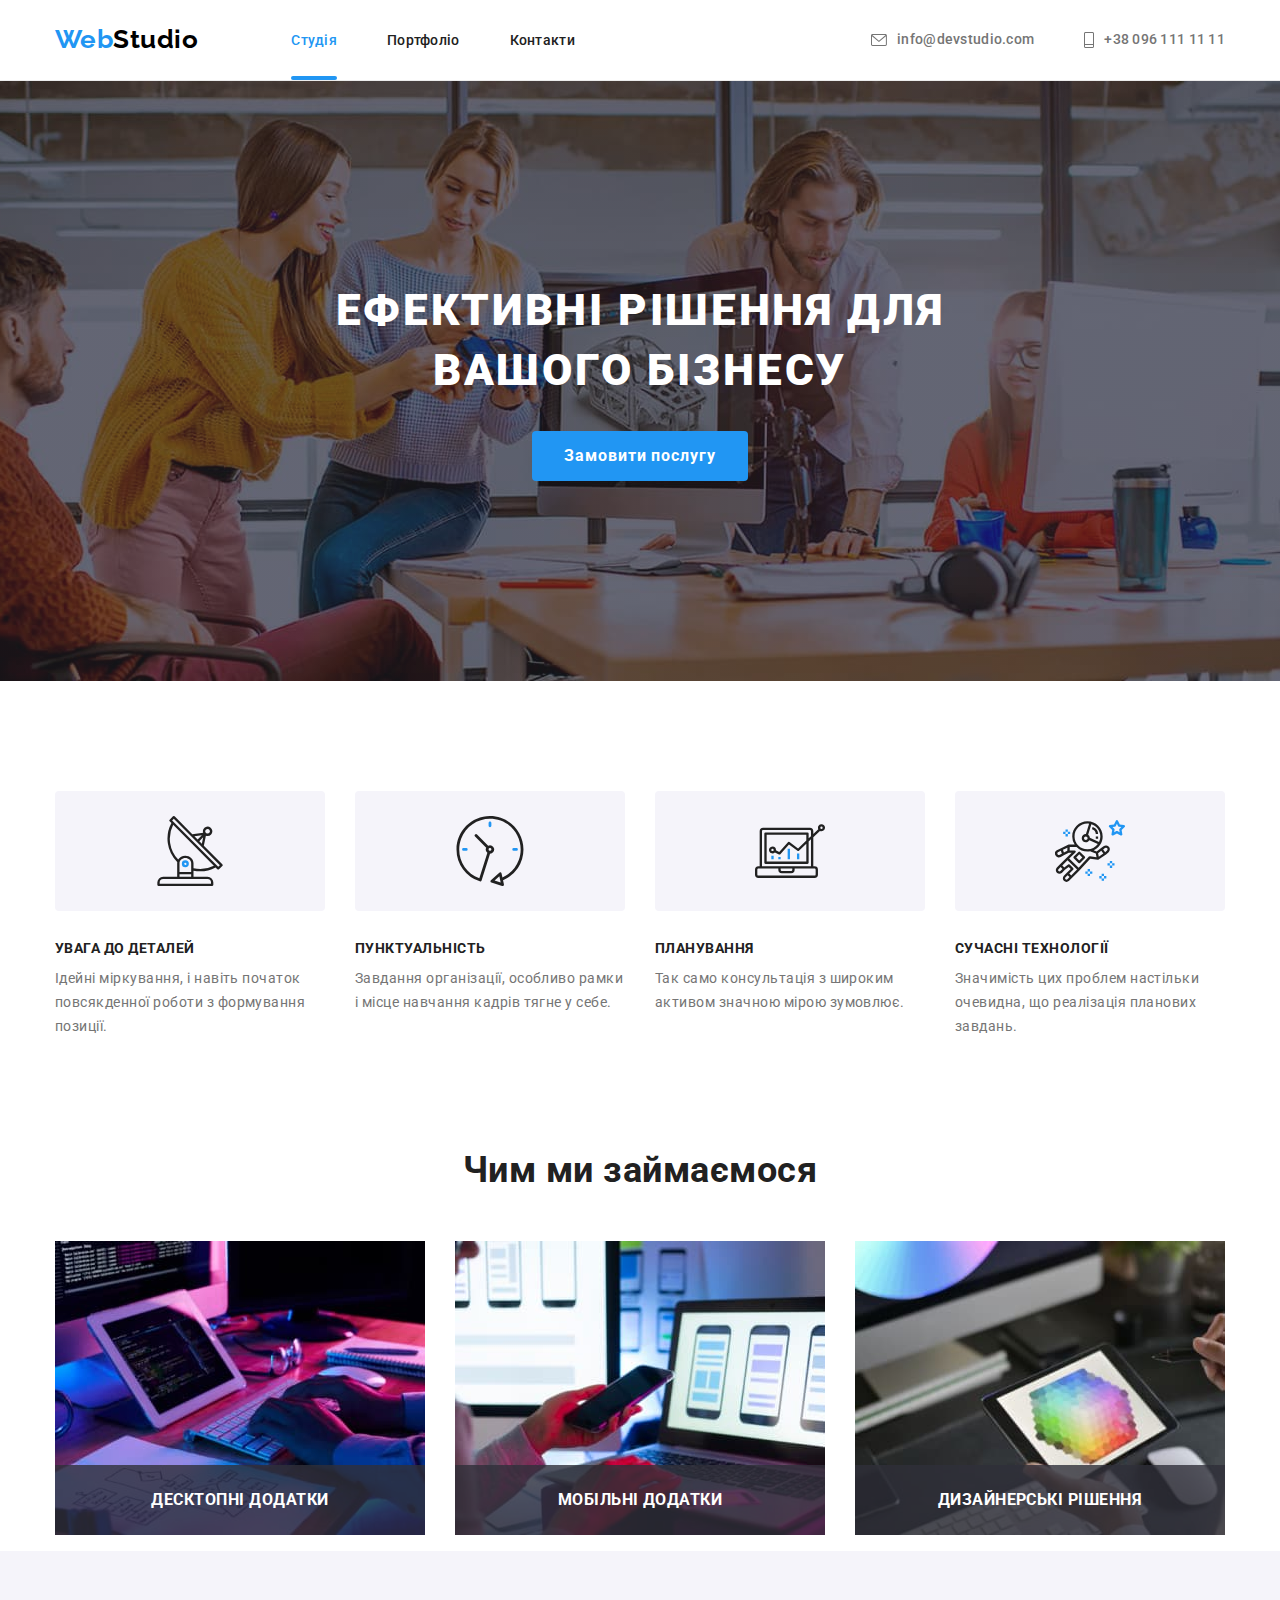
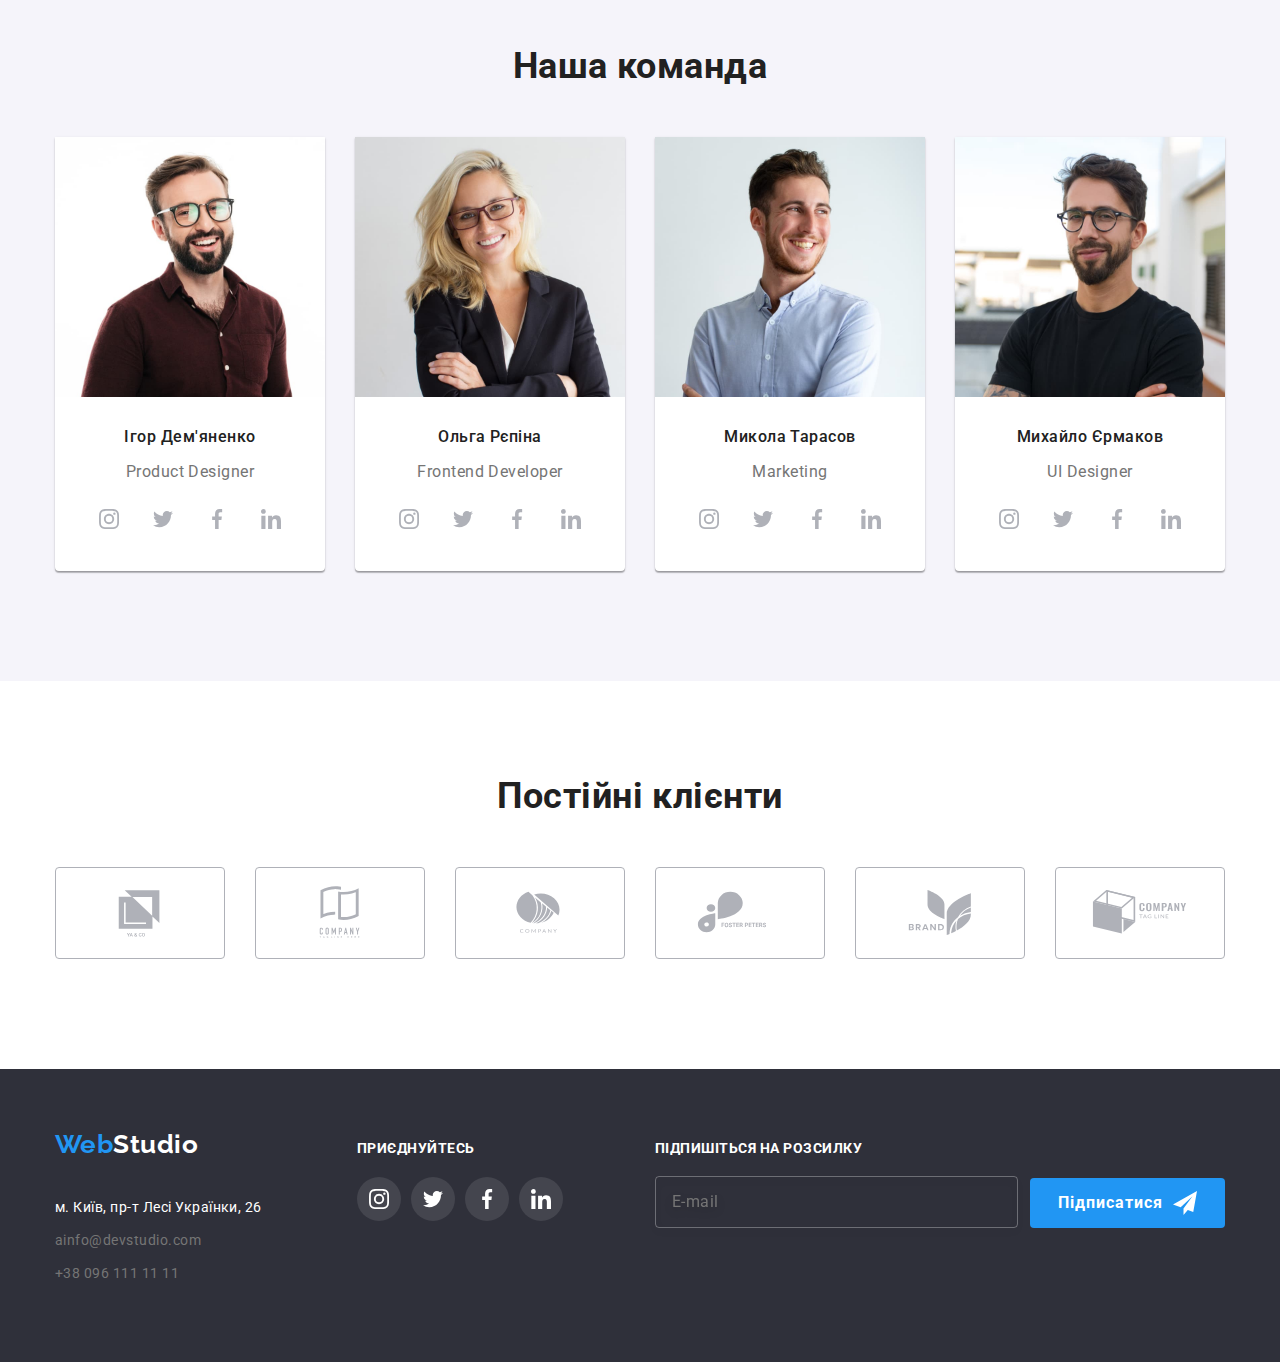
==== commit 5643c5c8: "Додає початкову версію міксів" ====
--- a/index.html
+++ b/index.html
@@ -65,7 +65,7 @@
       <section class="hero">
         <div class="container">
           <h1 class="hero__title">Ефективні рішення для вашого бізнесу</h1>
-          <button class="hero__button" type="button" data-modal-open>
+          <button class="button hero__button" type="button" data-modal-open>
             Замовити послугу
           </button>
         </div>
--- a/css/main.min.css
+++ b/css/main.min.css
@@ -1 +1 @@
-.advantages{margin-right:auto;margin-left:auto;padding-top:94px;padding-bottom:94px}.advantages__list{display:flex}.advantages__icon-wrapper{display:flex;align-items:center;justify-content:center;width:100%;height:120px;margin-bottom:30px;background-color:#f5f4fa;border-radius:4px}.avantages__item{width:calc((100% - 90px)/4);margin-right:30px}.avantages__item:last-child{margin-right:0}.advantages__secondary-title{margin-top:0px;margin-bottom:10px;color:var(--title-text-color);font-weight:700;font-size:14px;line-height:1.14;text-transform:uppercase}.advantages__text{margin:0px;font-size:14px;line-height:1.71}.backdrop{position:fixed;top:0;left:0;width:100vw;height:100vh;transform:scale(1);transition:transform 1000ms var(--cubic-bezier-primary),opacity 1000ms var(--cubic-bezier-primary);background-color:rgba(0,0,0,.2)}.backdrop.is-hidden{transform:scale(0);transition:transform 1000ms var(--cubic-bezier-primary),opacity 1000ms var(--cubic-bezier-primary),visibility 1000ms var(--cubic-bezier-primary)}.clients{display:flex;justify-content:center;gap:30px}.clients__item{width:calc((100% - 150px)/6);height:92px}.clients__link{display:flex;width:100%;height:100%;align-items:center;justify-content:center;border:1px solid #afb1b8;border-radius:4px;color:var(--icon-color);transition:color 250ms var(--cubic-bezier-primary),border-color 250ms var(--cubic-bezier-primary)}.clients__icon{fill:currentColor}.clients__link:hover,.clients__link:focus{color:var(--accent-color);border-color:var(--accent-color)}.contacts{display:flex;margin:0px;margin-left:auto;align-items:center}.contacts__item:not(:last-child){margin-right:50px}.contacts__link{display:flex;align-items:center;gap:10px;width:100%;height:100%;padding-top:32px;padding-bottom:32px;transition:color 250ms var(--cubic-bezier-primary);color:var(--primaty-text-color);font-weight:500;font-size:14px;line-height:1.14;letter-spacing:.02em;text-decoration:none;cursor:pointer}.contacts__icon{fill:currentColor}.contacts__link:hover,.contacts__link:focus{color:var(--accent-color)}.footer{padding-top:60px;padding-bottom:60px;background-color:var(--bg-color)}.footer__container{display:flex;align-items:baseline}.footer__address-wrapper{margin-right:70px}.footer__maps-link{padding-right:25px}.footer__maps-link,.footer__contact-link{display:inline-block}.footer__maps-link{transition:color 250ms var(--cubic-bezier-primary);color:#fff;font-style:normal;font-weight:400;font-size:14px;line-height:1.71;text-decoration:none;cursor:pointer}.footer__contact-link{transition:color 250ms var(--cubic-bezier-primary);color:#757575;font-style:normal;font-weight:400;font-size:14px;line-height:1.71;text-decoration:none;cursor:pointer}.footer__address-item:not(:last-child){margin-bottom:9px}.footer__maps-link:hover,.footer__contact-link:hover{color:var(--accent-color)}.footer-maps-link:focus,.footer-contact-link:focus{color:var(--accent-color)}.footer__follow-list{display:flex}.footer__folow-title{margin-top:0;margin-bottom:20px;font-weight:700;font-size:14px;line-height:1.14;text-transform:uppercase;color:#fff}.footer__follow-item{display:flex;width:44px;height:44px}.footer__follow-link{display:flex;width:100%;height:100%;align-items:center;justify-content:center;transition:color 250ms var(--cubic-bezier-primary),background-color 250ms var(--cubic-bezier-primary);border-radius:50%;background-color:rgba(255,255,255,.1);color:var(--primary-white-color);cursor:pointer}.footer__follow-list{display:flex;gap:10px}.footer__follow-icon{fill:currentColor}.footer__follow-link:hover,.footer__follow-link:focus{color:var(--primary-white-color);background-color:var(--accent-color)}.footer__subscribe{display:flex;align-items:flex-end;justify-content:flex-end;gap:12px;margin-left:auto}.footer__subscribe-title{margin-bottom:20px;font-weight:700;font-size:14px;line-height:16px;text-transform:uppercase;color:var(--primary-white-color)}.footer__subscribe-block{width:570px;margin-left:auto}.footer__subscribe-label{width:100%}.footer__subscribe-email{padding:15px 16px 15px 16px;width:100%;transition:border-color 250ms var(--cubic-bezier-primary);background-color:rgba(0,0,0,0);font-size:16px;line-height:1.25;letter-spacing:.03em;color:var(--primary-white-color);border:1px solid rgba(255,255,255,.3);filter:drop-shadow(0px 4px 4px rgba(0, 0, 0, 0.15));border-radius:4px;outline:none}.footer__subscribe-email:hover,.footer__subscribe-email:focus{border-color:var(--accent-color)}.footer__subscribe-button{display:flex;align-items:center;gap:10px;max-height:50px;padding:10px 28px;border:0px solid rgba(0,0,0,0);border-radius:4px;transition:background-color 250ms var(--cubic-bezier-primary),box-shadow 250ms var(--cubic-bezier-primary);background-color:var(--accent-color);color:var(--primary-white-color);font-style:inherit;font-weight:700;font-size:16px;line-height:1.9;letter-spacing:.06em;cursor:pointer}.footer__subscribe-button:hover,.footer__subscribe-button:focus{background-color:#188ce8;box-shadow:0px 4px 4px rgba(0,0,0,.15)}.footer__subscribe-icon{fill:currentColor}.header{border-bottom:1px solid var(--secondary-border-color)}.navigation{display:flex}.logo{display:inline-block;font-family:var(--secondary-font-family);font-weight:700;font-size:26px;line-height:1.19;color:var(--accent-color);text-decoration:none;cursor:pointer}.logo__text-studio{color:var(--secondary-logo-color)}.header__logo{padding-top:24px;padding-bottom:25px;margin-right:93px}.footer_logo{margin-bottom:20px}.logo__text-studio--white{color:var(--primary-white-color)}.site-nav{display:flex;align-items:center}.site-nav__list{display:flex;align-items:center}.site-nav__item:not(:last-child){margin-right:50px}.site-nav__link{position:relative;padding-top:32px;padding-bottom:32px;transition:color 250ms var(--cubic-bezier-primary);color:var(--title-text-color);font-weight:500;font-size:14px;line-height:1.14;letter-spacing:.02em;text-decoration:none;cursor:pointer}.site-nav__link:hover,.site-nav__link:focus{color:var(--accent-color)}.site-nav__link--current{color:var(--accent-color)}.site-nav__link--current:after{position:absolute;bottom:0;display:block;content:"";width:100%;height:4px;background-color:var(--accent-color);border-radius:2px}.hero{margin-right:auto;margin-left:auto;width:100%;max-width:1600px;padding-top:200px;padding-bottom:200px;background-color:var(--bg-color);background-image:linear-gradient(rgba(47, 48, 58, 0.4), rgba(47, 48, 58, 0.4)),url(../images/herobg.jpg);background-repeat:no-repeat;background-position:center;text-align:center}.hero__title{height:120px;width:696px;margin:0 auto;margin-bottom:30px;color:#fff;font-weight:900;font-size:44px;line-height:1.36;letter-spacing:.06em;text-transform:uppercase}.hero__button{padding:10px 32px;border:0px solid rgba(0,0,0,0);border-radius:4px;transition:background-color 250ms var(--cubic-bezier-primary),box-shadow 250ms var(--cubic-bezier-primary);background-color:var(--accent-color);color:var(--primary-white-color);font-style:inherit;font-weight:700;font-size:16px;line-height:1.9;letter-spacing:.06em;cursor:pointer}.hero__button:hover,.hero__button:focus{background-color:#188ce8;box-shadow:0px 4px 4px rgba(0,0,0,.15)}.modal{position:absolute;top:50%;left:50%;transform:translate(-50%, -50%);width:528px;height:581px;padding:40px;background:var(--primary-white-color);box-shadow:0px 1px 3px rgba(0,0,0,.12),0px 1px 1px rgba(0,0,0,.14),0px 2px 1px rgba(0,0,0,.2);border-radius:4px}.modal__form{display:flex;flex-direction:column}.modal__title{margin-bottom:12px;font-weight:700;font-size:20px;line-height:1.15;text-align:center;color:var(--title-text-color)}.modal__label{margin-bottom:10px;font-size:12px;line-height:1.16;letter-spacing:.01em;color:var(--primaty-text-color)}.modal__label-comment{margin-bottom:20px;font-size:12px;line-height:1.16;letter-spacing:.01em;color:var(--primaty-text-color)}.modal__input{width:100%;height:40px;padding-right:12px;padding-left:42px;transition:fill 250ms var(--cubic-bezier-primary),border-color 250ms var(--cubic-bezier-primary);border:1px solid var(--form-border-color);border-radius:4px;outline:none}.modal__input-wrapper{position:relative;display:block;width:100%;margin-top:4px}.modal__input-icon{position:absolute;top:50%;left:12px;transform:translateY(-50%);transition:fill 250ms var(--cubic-bezier-primary),border-color 250ms var(--cubic-bezier-primary)}.modal__input:focus,.modal__input:focus+.modal__input-icon{border-color:var(--accent-color);fill:var(--accent-color)}.modal__comment{display:block;width:100%;height:120px;margin-top:4px;padding:12px 16px;resize:none;transition:fill 250ms var(--cubic-bezier-primary),border-color 250ms var(--cubic-bezier-primary);border:1px solid var(--form-border-color);border-radius:4px;outline:none}.modal__comment:focus{border-color:var(--accent-color);fill:var(--accent-color)}.modal__comment:-moz-placeholder-shown{color:rgba(117,117,117,.5)}.modal__comment:-ms-input-placeholder{color:rgba(117,117,117,.5)}.modal__comment:placeholder-shown{color:rgba(117,117,117,.5)}.modal__checkbox-label{display:flex;align-items:center;justify-content:center;gap:7px;margin-bottom:30px;font-size:14px;line-height:1.71;color:var(--primaty-text-color)}.modal__checkbox{-webkit-appearance:none;-moz-appearance:none;appearance:none}.modal__checbox-castom{position:relative;display:flex;justify-content:center;align-items:center;width:16px;height:15px;border:2px solid var(--title-text-color);transition:background-color 250ms var(--cubic-bezier-primary),border-color 250ms var(--cubic-bezier-primary);border-radius:2px;cursor:pointer}.modal__checkbox-icon{fill:var(--primary-white-color);border-radius:2px}.modal__checkbox:checked+.modal__checbox-castom{background-color:var(--accent-color);border-color:rgba(0,0,0,0)}.modal__checkbox-link{color:var(--accent-color);text-decoration:underline;outline:none}.modal__checkbox-link:focus{border:1px solid var(--accent-color);border-radius:2px;z-index:1}.portfolio-buttons{display:flex;justify-content:center;margin-bottom:50px;background:var(--primary-white-color)}.portfolio-button-filter.first{padding-right:25px;padding-left:25px}.portfolio-button-filter{padding:6px 22px;transition:color 250ms var(--cubic-bezier-primary),background-color 250ms var(--cubic-bezier-primary),border-radius 250ms var(--cubic-bezier-primary),box-shadow 250ms var(--cubic-bezier-primary);color:#212121;background-color:#f5f4fa;font-family:inherit;font-weight:500;font-size:16px;line-height:26px;cursor:pointer;border:0px solid rgba(0,0,0,0);border-radius:4px}.portfolio-buttons__item:not(:last-child){margin-right:8px}.portfolio-button-filter:hover,.portfolio-button-filter:focus{color:#fff;background-color:#2196f3;border-radius:4px;box-shadow:0px 3px 1px rgba(0,0,0,.1),0px 1px 2px rgba(0,0,0,.08),0px 2px 2px rgba(0,0,0,.12)}.portfolio-card__link{display:block;text-decoration:none;color:inherit;transition:box-shadow 250ms var(--cubic-bezier-primary)}.portfolio-card__sub{position:relative;overflow:hidden}.portfolio-card__sub-overlay{position:absolute;transform:translateY(101%);transition:transform 250ms var(--cubic-bezier-primary),opacity 250ms var(--cubic-bezier-primary);opacity:0;pointer-events:none;width:100%;height:100%;padding:63px 24px;background-color:var(--hover-bg)}.portfolio-card__sub-text{font-size:18px;line-height:1.5;color:var(--primary-white-color)}.portfolio-card__link:hover .portfolio-card__sub-overlay,.portfolio-card__link:focus .portfolio-card__sub-overlay{transform:translate(0);opacity:1}.portfolio-card__link:hover,.portfolio-card__link:focus{box-shadow:0px 1px 1px rgba(0,0,0,.12),0px 4px 4px rgba(0,0,0,.06),1px 4px 6px rgba(0,0,0,.16)}.portfolio-card{position:relative;width:calc((100% - 60px)/3);border:1px solid #eee}.portfolio-card:not(:nth-child(3n)){margin-right:30px}.portfolio-card:not(:nth-last-child(-n+3)){margin-bottom:30px}.portfolio-card__title{margin-top:0px;margin-bottom:4px;color:var(--title-text-color);font-weight:700;font-size:18px;line-height:2;letter-spacing:.06em}.portfolio-card__text{margin:0px;font-size:16px;line-height:1.9}.portfolio-card__text-wrapper{padding:20px 24px}.portfolio-list{display:flex;flex-wrap:wrap}.price{display:flex}.price__item{position:relative;width:calc((100% - 60px)/3)}.price__item:not(:last-child){margin-right:30px}.section.list{padding-top:0px;padding-bottom:94px}.price__title{position:absolute;bottom:0;display:flex;justify-content:center;align-items:center;width:100%;height:70px;margin:0;padding:0;font-weight:700;font-size:14px;line-height:1.14;text-align:center;text-transform:uppercase;color:var(--primary-white-color);background:rgba(47,48,58,.8)}.team-cards{background:#fff;width:calc((100% - 90px)/4);box-shadow:0px 1px 3px rgba(0,0,0,.12),0px 1px 1px rgba(0,0,0,.14),0px 2px 1px rgba(0,0,0,.2);border-radius:0px 0px 4px 4px}.team-cards:not(:last-child){margin-right:30px}.team-cards__text-wrapper{padding-top:30px;padding-bottom:30px;text-align:center}.team-cards__title{margin-top:0px;margin-bottom:10px;color:var(--title-text-color);font-weight:500;font-size:16px;line-height:1.19;text-align:center}.team-cards__text{margin:16px;font-size:16px;line-height:1.19;text-align:center}.team-cards__net{display:flex;justify-content:center;gap:10px}.team-cards__link{display:flex;width:44px;height:44px;align-items:center;justify-content:center;border-radius:50%;color:var(--icon-color);cursor:pointer;transition:color 250ms var(--cubic-bezier-primary),background-color 250ms var(--cubic-bezier-primary)}.team-cards__icon{fill:currentColor}.team-cards__link:hover,.team-cards__link:focus{color:var(--primary-white-color);background-color:var(--accent-color)}.team-section{background-color:#f5f4fa}.team-section__list{display:flex}/*# sourceMappingURL=main.min.css.map */+.advantages{margin-right:auto;margin-left:auto;padding-top:94px;padding-bottom:94px}.advantages__list{display:flex}.advantages__icon-wrapper{display:flex;align-items:center;justify-content:center;width:100%;height:120px;margin-bottom:30px;background-color:#f5f4fa;border-radius:4px}.avantages__item{width:calc((100% - 90px)/4);margin-right:30px}.avantages__item:last-child{margin-right:0}.advantages__secondary-title{margin-top:0px;margin-bottom:10px;color:var(--title-text-color);font-weight:700;font-size:14px;line-height:1.14;text-transform:uppercase}.advantages__text{margin:0px;font-size:14px;line-height:1.71}.backdrop{position:fixed;top:0;left:0;width:100vw;height:100vh;transform:scale(1);transition:transform 1000ms var(--cubic-bezier-primary),opacity 1000ms var(--cubic-bezier-primary);background-color:rgba(0,0,0,.2)}.backdrop.is-hidden{transform:scale(0);transition:transform 1000ms var(--cubic-bezier-primary),opacity 1000ms var(--cubic-bezier-primary),visibility 1000ms var(--cubic-bezier-primary)}.button{display:flex;justify-content:center;align-items:center;width:200px;height:50px;text-align:center;font-style:inherit;font-weight:700;font-size:16px;line-height:1.9;letter-spacing:.06em;transition:background-color 250ms var(--cubic-bezier-primary),box-shadow 250ms var(--cubic-bezier-primary);border:0px solid rgba(0,0,0,0);border-radius:4px;color:var(--primary-white-color);background-color:var(--accent-color);outline:none;cursor:pointer}.hero__button{width:216px;height:50px;margin:auto}.hero__button:hover,.hero__button:focus{background-color:var(--hover-bg);box-shadow:0px 4px 4px rgba(0,0,0,.15)}.clients{display:flex;justify-content:center;gap:30px}.clients__item{width:calc((100% - 150px)/6);height:92px}.clients__link{display:flex;width:100%;height:100%;align-items:center;justify-content:center;border:1px solid #afb1b8;border-radius:4px;color:var(--icon-color);transition:color 250ms var(--cubic-bezier-primary),border-color 250ms var(--cubic-bezier-primary)}.clients__icon{fill:currentColor}.clients__link:hover,.clients__link:focus{color:var(--accent-color);border-color:var(--accent-color)}.contacts{display:flex;margin:0px;margin-left:auto;align-items:center}.contacts__item:not(:last-child){margin-right:50px}.contacts__link{display:flex;align-items:center;gap:10px;width:100%;height:100%;padding-top:32px;padding-bottom:32px;transition:color 250ms var(--cubic-bezier-primary);color:var(--primaty-text-color);font-weight:500;font-size:14px;line-height:1.14;letter-spacing:.02em;text-decoration:none;cursor:pointer}.contacts__icon{fill:currentColor}.contacts__link:hover,.contacts__link:focus{color:var(--accent-color)}.footer{padding-top:60px;padding-bottom:60px;background-color:var(--bg-color)}.footer__container{display:flex;align-items:baseline}.footer__address-wrapper{margin-right:70px}.footer__maps-link{padding-right:25px}.footer__maps-link,.footer__contact-link{display:inline-block}.footer__maps-link{transition:color 250ms var(--cubic-bezier-primary);color:#fff;font-style:normal;font-weight:400;font-size:14px;line-height:1.71;text-decoration:none;cursor:pointer}.footer__contact-link{transition:color 250ms var(--cubic-bezier-primary);color:#757575;font-style:normal;font-weight:400;font-size:14px;line-height:1.71;text-decoration:none;cursor:pointer}.footer__address-item:not(:last-child){margin-bottom:9px}.footer__maps-link:hover,.footer__contact-link:hover{color:var(--accent-color)}.footer-maps-link:focus,.footer-contact-link:focus{color:var(--accent-color)}.footer__follow-list{display:flex}.footer__folow-title{margin-top:0;margin-bottom:20px;font-weight:700;font-size:14px;line-height:1.14;text-transform:uppercase;color:#fff}.footer__follow-item{display:flex;width:44px;height:44px}.footer__follow-link{display:flex;width:100%;height:100%;align-items:center;justify-content:center;transition:color 250ms var(--cubic-bezier-primary),background-color 250ms var(--cubic-bezier-primary);border-radius:50%;background-color:rgba(255,255,255,.1);color:var(--primary-white-color);cursor:pointer}.footer__follow-list{display:flex;gap:10px}.footer__follow-icon{fill:currentColor}.footer__follow-link:hover,.footer__follow-link:focus{color:var(--primary-white-color);background-color:var(--accent-color)}.footer__subscribe{display:flex;align-items:flex-end;justify-content:flex-end;gap:12px;margin-left:auto}.footer__subscribe-title{margin-bottom:20px;font-weight:700;font-size:14px;line-height:16px;text-transform:uppercase;color:var(--primary-white-color)}.footer__subscribe-block{width:570px;margin-left:auto}.footer__subscribe-label{width:100%}.footer__subscribe-email{padding:15px 16px 15px 16px;width:100%;transition:border-color 250ms var(--cubic-bezier-primary);background-color:rgba(0,0,0,0);font-size:16px;line-height:1.25;letter-spacing:.03em;color:var(--primary-white-color);border:1px solid rgba(255,255,255,.3);filter:drop-shadow(0px 4px 4px rgba(0, 0, 0, 0.15));border-radius:4px;outline:none}.footer__subscribe-email:hover,.footer__subscribe-email:focus{border-color:var(--accent-color)}.footer__subscribe-button{display:flex;align-items:center;gap:10px;max-height:50px;padding:10px 28px;border:0px solid rgba(0,0,0,0);border-radius:4px;transition:background-color 250ms var(--cubic-bezier-primary),box-shadow 250ms var(--cubic-bezier-primary);background-color:var(--accent-color);color:var(--primary-white-color);font-style:inherit;font-weight:700;font-size:16px;line-height:1.9;letter-spacing:.06em;cursor:pointer}.footer__subscribe-button:hover,.footer__subscribe-button:focus{background-color:#188ce8;box-shadow:0px 4px 4px rgba(0,0,0,.15)}.footer__subscribe-icon{fill:currentColor}.header{border-bottom:1px solid var(--secondary-border-color)}.navigation{display:flex}.logo{display:inline-block;font-family:var(--secondary-font-family);font-weight:700;font-size:26px;line-height:1.19;color:var(--accent-color);text-decoration:none;cursor:pointer}.logo__text-studio{color:var(--secondary-logo-color)}.header__logo{padding-top:24px;padding-bottom:25px;margin-right:93px}.footer_logo{margin-bottom:20px}.logo__text-studio--white{color:var(--primary-white-color)}.site-nav{display:flex;align-items:center}.site-nav__list{display:flex;align-items:center}.site-nav__item:not(:last-child){margin-right:50px}.site-nav__link{position:relative;padding-top:32px;padding-bottom:32px;transition:color 250ms var(--cubic-bezier-primary);color:var(--title-text-color);font-weight:500;font-size:14px;line-height:1.14;letter-spacing:.02em;text-decoration:none;cursor:pointer}.site-nav__link:hover,.site-nav__link:focus{color:var(--accent-color)}.site-nav__link--current{color:var(--accent-color)}.site-nav__link--current:after{position:absolute;bottom:0;display:block;content:"";width:100%;height:4px;background-color:var(--accent-color);border-radius:2px}.hero{margin-right:auto;margin-left:auto;width:100%;max-width:1600px;padding-top:200px;padding-bottom:200px;background-color:var(--bg-color);background-image:linear-gradient(rgba(47, 48, 58, 0.4), rgba(47, 48, 58, 0.4)),url(../images/herobg.jpg);background-repeat:no-repeat;background-position:center;text-align:center}.hero__title{height:120px;width:696px;margin:0 auto;margin-bottom:30px;color:#fff;font-weight:900;font-size:44px;line-height:1.36;letter-spacing:.06em;text-transform:uppercase}.modal{position:absolute;top:50%;left:50%;transform:translate(-50%, -50%);width:528px;height:581px;padding:40px;background:var(--primary-white-color);box-shadow:0px 1px 3px rgba(0,0,0,.12),0px 1px 1px rgba(0,0,0,.14),0px 2px 1px rgba(0,0,0,.2);border-radius:4px}.modal__form{display:flex;flex-direction:column}.modal__title{margin-bottom:12px;font-weight:700;font-size:20px;line-height:1.15;text-align:center;color:var(--title-text-color)}.modal__label{margin-bottom:10px;font-size:12px;line-height:1.16;letter-spacing:.01em;color:var(--primaty-text-color)}.modal__label-comment{margin-bottom:20px;font-size:12px;line-height:1.16;letter-spacing:.01em;color:var(--primaty-text-color)}.modal__input{width:100%;height:40px;padding-right:12px;padding-left:42px;transition:fill 250ms var(--cubic-bezier-primary),border-color 250ms var(--cubic-bezier-primary);border:1px solid var(--form-border-color);border-radius:4px;outline:none}.modal__input-wrapper{position:relative;display:block;width:100%;margin-top:4px}.modal__input-icon{position:absolute;top:50%;left:12px;transform:translateY(-50%);transition:fill 250ms var(--cubic-bezier-primary),border-color 250ms var(--cubic-bezier-primary)}.modal__input:focus,.modal__input:focus+.modal__input-icon{border-color:var(--accent-color);fill:var(--accent-color)}.modal__comment{display:block;width:100%;height:120px;margin-top:4px;padding:12px 16px;resize:none;transition:fill 250ms var(--cubic-bezier-primary),border-color 250ms var(--cubic-bezier-primary);border:1px solid var(--form-border-color);border-radius:4px;outline:none}.modal__comment:focus{border-color:var(--accent-color);fill:var(--accent-color)}.modal__comment:-moz-placeholder-shown{color:rgba(117,117,117,.5)}.modal__comment:-ms-input-placeholder{color:rgba(117,117,117,.5)}.modal__comment:placeholder-shown{color:rgba(117,117,117,.5)}.modal__checkbox-label{display:flex;align-items:center;justify-content:center;gap:7px;margin-bottom:30px;font-size:14px;line-height:1.71;color:var(--primaty-text-color)}.modal__checkbox{-webkit-appearance:none;-moz-appearance:none;appearance:none}.modal__checbox-castom{position:relative;display:flex;justify-content:center;align-items:center;width:16px;height:15px;border:2px solid var(--title-text-color);transition:background-color 250ms var(--cubic-bezier-primary),border-color 250ms var(--cubic-bezier-primary);border-radius:2px;cursor:pointer}.modal__checkbox-icon{fill:var(--primary-white-color);border-radius:2px}.modal__checkbox:checked+.modal__checbox-castom{background-color:var(--accent-color);border-color:rgba(0,0,0,0)}.modal__checkbox-link{color:var(--accent-color);text-decoration:underline;outline:none}.modal__checkbox-link:focus{border:1px solid var(--accent-color);border-radius:2px;z-index:1}.portfolio-buttons{display:flex;justify-content:center;margin-bottom:50px;background:var(--primary-white-color)}.portfolio-button-filter.first{padding-right:25px;padding-left:25px}.portfolio-button-filter{padding:6px 22px;transition:color 250ms var(--cubic-bezier-primary),background-color 250ms var(--cubic-bezier-primary),border-radius 250ms var(--cubic-bezier-primary),box-shadow 250ms var(--cubic-bezier-primary);color:#212121;background-color:#f5f4fa;font-family:inherit;font-weight:500;font-size:16px;line-height:26px;cursor:pointer;border:0px solid rgba(0,0,0,0);border-radius:4px}.portfolio-buttons__item:not(:last-child){margin-right:8px}.portfolio-button-filter:hover,.portfolio-button-filter:focus{color:#fff;background-color:#2196f3;border-radius:4px;box-shadow:0px 3px 1px rgba(0,0,0,.1),0px 1px 2px rgba(0,0,0,.08),0px 2px 2px rgba(0,0,0,.12)}.portfolio-card__link{display:block;text-decoration:none;color:inherit;transition:box-shadow 250ms var(--cubic-bezier-primary)}.portfolio-card__sub{position:relative;overflow:hidden}.portfolio-card__sub-overlay{position:absolute;transform:translateY(101%);transition:transform 250ms var(--cubic-bezier-primary),opacity 250ms var(--cubic-bezier-primary);opacity:0;pointer-events:none;width:100%;height:100%;padding:63px 24px;background-color:var(--hover-bg)}.portfolio-card__sub-text{font-size:18px;line-height:1.5;color:var(--primary-white-color)}.portfolio-card__link:hover .portfolio-card__sub-overlay,.portfolio-card__link:focus .portfolio-card__sub-overlay{transform:translate(0);opacity:1}.portfolio-card__link:hover,.portfolio-card__link:focus{box-shadow:0px 1px 1px rgba(0,0,0,.12),0px 4px 4px rgba(0,0,0,.06),1px 4px 6px rgba(0,0,0,.16)}.portfolio-card{position:relative;width:calc((100% - 60px)/3);border:1px solid #eee}.portfolio-card:not(:nth-child(3n)){margin-right:30px}.portfolio-card:not(:nth-last-child(-n+3)){margin-bottom:30px}.portfolio-card__title{margin-top:0px;margin-bottom:4px;color:var(--title-text-color);font-weight:700;font-size:18px;line-height:2;letter-spacing:.06em}.portfolio-card__text{margin:0px;font-size:16px;line-height:1.9}.portfolio-card__text-wrapper{padding:20px 24px}.portfolio-list{display:flex;flex-wrap:wrap}.price{display:flex}.price__item{position:relative;width:calc((100% - 60px)/3)}.price__item:not(:last-child){margin-right:30px}.section.list{padding-top:0px;padding-bottom:94px}.price__title{position:absolute;bottom:0;display:flex;justify-content:center;align-items:center;width:100%;height:70px;margin:0;padding:0;font-weight:700;font-size:14px;line-height:1.14;text-align:center;text-transform:uppercase;color:var(--primary-white-color);background:rgba(47,48,58,.8)}.team-cards{background:#fff;width:calc((100% - 90px)/4);box-shadow:0px 1px 3px rgba(0,0,0,.12),0px 1px 1px rgba(0,0,0,.14),0px 2px 1px rgba(0,0,0,.2);border-radius:0px 0px 4px 4px}.team-cards:not(:last-child){margin-right:30px}.team-cards__text-wrapper{padding-top:30px;padding-bottom:30px;text-align:center}.team-cards__title{margin-top:0px;margin-bottom:10px;color:var(--title-text-color);font-weight:500;font-size:16px;line-height:1.19;text-align:center}.team-cards__text{margin:16px;font-size:16px;line-height:1.19;text-align:center}.team-cards__net{display:flex;justify-content:center;gap:10px}.team-cards__link{display:flex;width:44px;height:44px;align-items:center;justify-content:center;border-radius:50%;color:var(--icon-color);cursor:pointer;transition:color 250ms var(--cubic-bezier-primary),background-color 250ms var(--cubic-bezier-primary)}.team-cards__icon{fill:currentColor}.team-cards__link:hover,.team-cards__link:focus{color:var(--primary-white-color);background-color:var(--accent-color)}.team-section{background-color:#f5f4fa}.team-section__list{display:flex}/*# sourceMappingURL=main.min.css.map */--- a/css/styles.css
+++ b/css/styles.css
@@ -13,6 +13,8 @@
    --secondary-logo-color: #000000;
    --primary-border-color: #EEEEEE;
    --secondary-border-color: #ececec;
+
+   
    
    --primaty-font-family: 'Roboto', sans-serif;
    --secondary-font-family: 'Raleway', sans-serif;
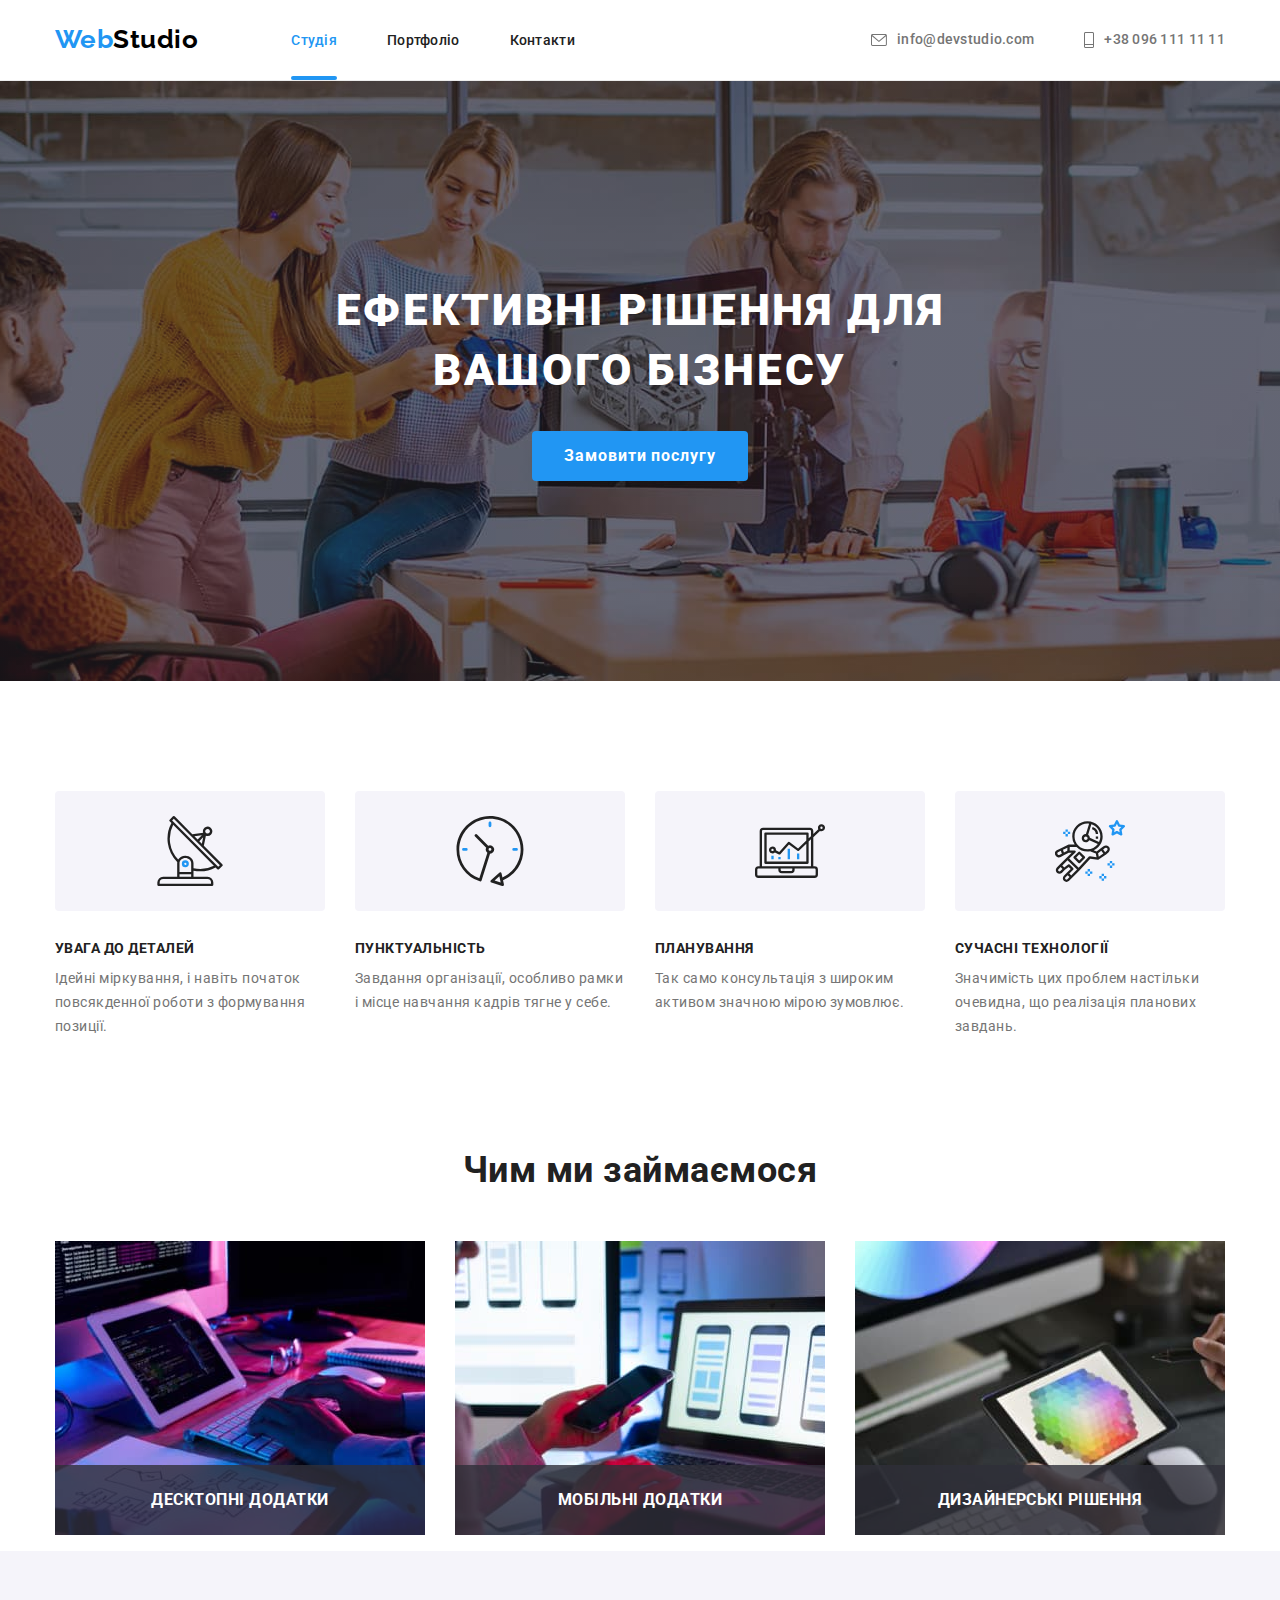
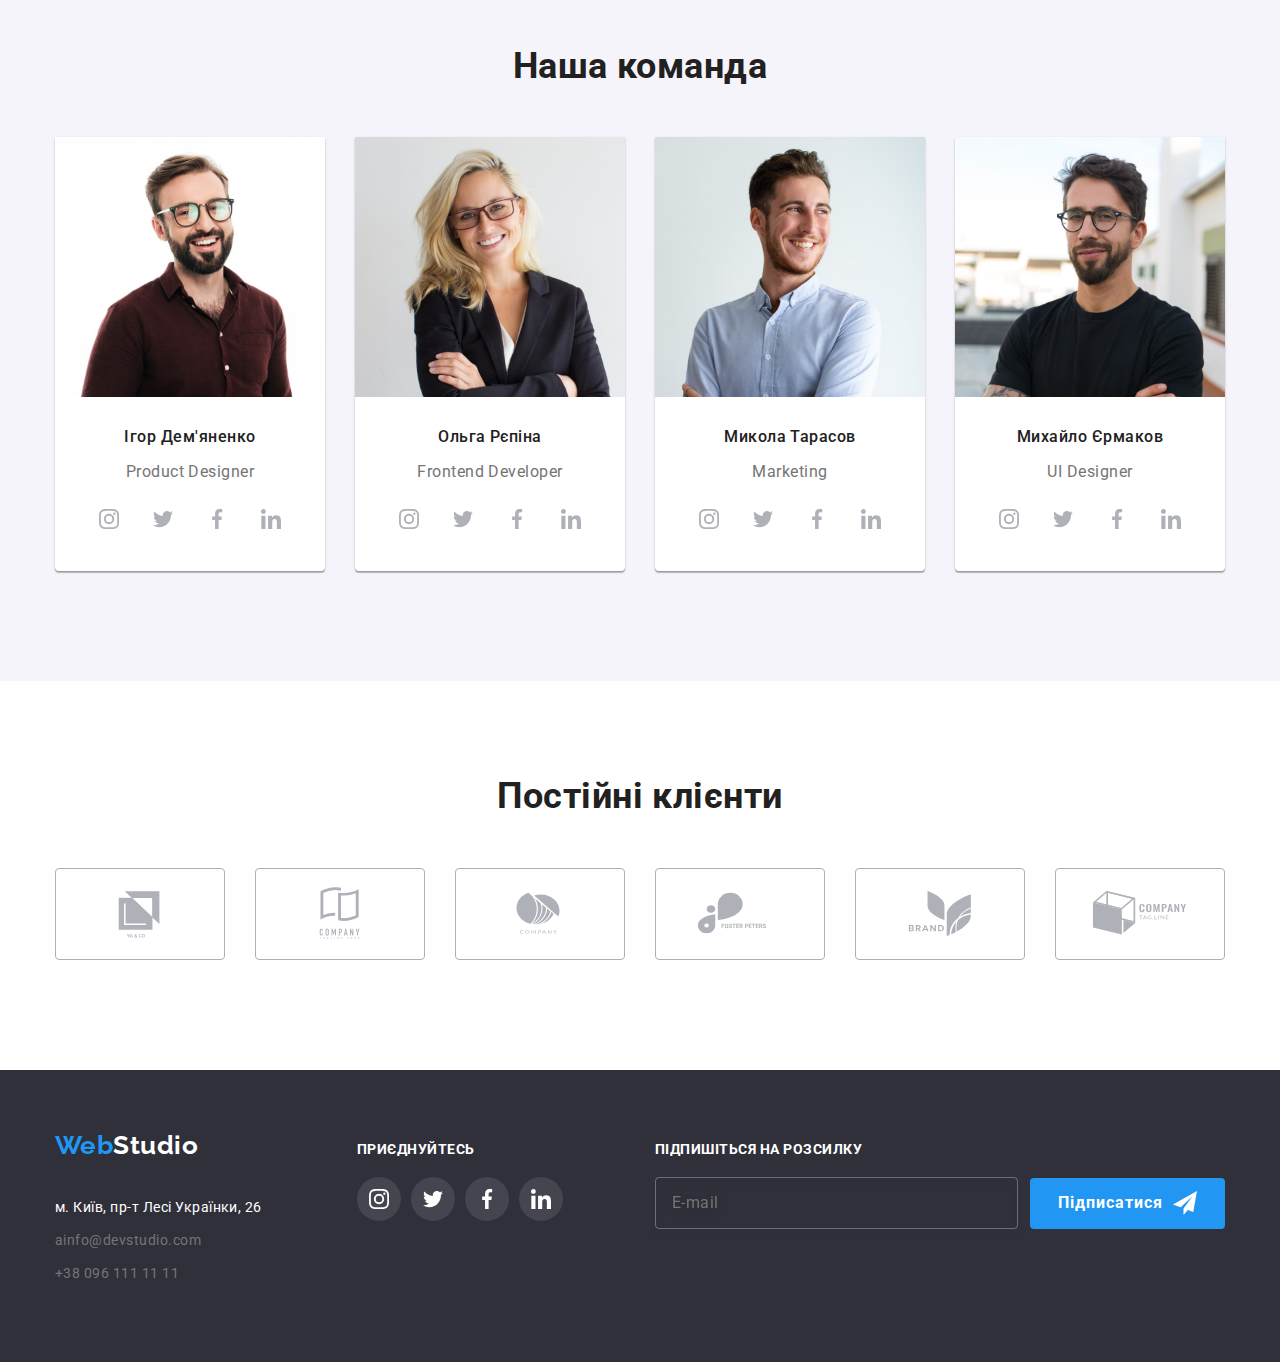
==== commit e7a02803: "123" ====
--- a/index.html
+++ b/index.html
@@ -460,7 +460,7 @@
                   placeholder="E-mail"
               /></label>
               <button
-                class="subscribe-button footer__subscribe-button"
+                class="button footer__button"
                 type="submit"
               >
                 Підписатися
--- a/css/main.min.css
+++ b/css/main.min.css
@@ -1 +1 @@
-.advantages{margin-right:auto;margin-left:auto;padding-top:94px;padding-bottom:94px}.advantages__list{display:flex}.advantages__icon-wrapper{display:flex;align-items:center;justify-content:center;width:100%;height:120px;margin-bottom:30px;background-color:#f5f4fa;border-radius:4px}.avantages__item{width:calc((100% - 90px)/4);margin-right:30px}.avantages__item:last-child{margin-right:0}.advantages__secondary-title{margin-top:0px;margin-bottom:10px;color:var(--title-text-color);font-weight:700;font-size:14px;line-height:1.14;text-transform:uppercase}.advantages__text{margin:0px;font-size:14px;line-height:1.71}.backdrop{position:fixed;top:0;left:0;width:100vw;height:100vh;transform:scale(1);transition:transform 1000ms var(--cubic-bezier-primary),opacity 1000ms var(--cubic-bezier-primary);background-color:rgba(0,0,0,.2)}.backdrop.is-hidden{transform:scale(0);transition:transform 1000ms var(--cubic-bezier-primary),opacity 1000ms var(--cubic-bezier-primary),visibility 1000ms var(--cubic-bezier-primary)}.button{display:flex;justify-content:center;align-items:center;width:200px;height:50px;text-align:center;font-style:inherit;font-weight:700;font-size:16px;line-height:1.9;letter-spacing:.06em;transition:background-color 250ms var(--cubic-bezier-primary),box-shadow 250ms var(--cubic-bezier-primary);border:0px solid rgba(0,0,0,0);border-radius:4px;color:var(--primary-white-color);background-color:var(--accent-color);outline:none;cursor:pointer}.hero__button{width:216px;height:50px;margin:auto}.hero__button:hover,.hero__button:focus{background-color:var(--hover-bg);box-shadow:0px 4px 4px rgba(0,0,0,.15)}.clients{display:flex;justify-content:center;gap:30px}.clients__item{width:calc((100% - 150px)/6);height:92px}.clients__link{display:flex;width:100%;height:100%;align-items:center;justify-content:center;border:1px solid #afb1b8;border-radius:4px;color:var(--icon-color);transition:color 250ms var(--cubic-bezier-primary),border-color 250ms var(--cubic-bezier-primary)}.clients__icon{fill:currentColor}.clients__link:hover,.clients__link:focus{color:var(--accent-color);border-color:var(--accent-color)}.contacts{display:flex;margin:0px;margin-left:auto;align-items:center}.contacts__item:not(:last-child){margin-right:50px}.contacts__link{display:flex;align-items:center;gap:10px;width:100%;height:100%;padding-top:32px;padding-bottom:32px;transition:color 250ms var(--cubic-bezier-primary);color:var(--primaty-text-color);font-weight:500;font-size:14px;line-height:1.14;letter-spacing:.02em;text-decoration:none;cursor:pointer}.contacts__icon{fill:currentColor}.contacts__link:hover,.contacts__link:focus{color:var(--accent-color)}.footer{padding-top:60px;padding-bottom:60px;background-color:var(--bg-color)}.footer__container{display:flex;align-items:baseline}.footer__address-wrapper{margin-right:70px}.footer__maps-link{padding-right:25px}.footer__maps-link,.footer__contact-link{display:inline-block}.footer__maps-link{transition:color 250ms var(--cubic-bezier-primary);color:#fff;font-style:normal;font-weight:400;font-size:14px;line-height:1.71;text-decoration:none;cursor:pointer}.footer__contact-link{transition:color 250ms var(--cubic-bezier-primary);color:#757575;font-style:normal;font-weight:400;font-size:14px;line-height:1.71;text-decoration:none;cursor:pointer}.footer__address-item:not(:last-child){margin-bottom:9px}.footer__maps-link:hover,.footer__contact-link:hover{color:var(--accent-color)}.footer-maps-link:focus,.footer-contact-link:focus{color:var(--accent-color)}.footer__follow-list{display:flex}.footer__folow-title{margin-top:0;margin-bottom:20px;font-weight:700;font-size:14px;line-height:1.14;text-transform:uppercase;color:#fff}.footer__follow-item{display:flex;width:44px;height:44px}.footer__follow-link{display:flex;width:100%;height:100%;align-items:center;justify-content:center;transition:color 250ms var(--cubic-bezier-primary),background-color 250ms var(--cubic-bezier-primary);border-radius:50%;background-color:rgba(255,255,255,.1);color:var(--primary-white-color);cursor:pointer}.footer__follow-list{display:flex;gap:10px}.footer__follow-icon{fill:currentColor}.footer__follow-link:hover,.footer__follow-link:focus{color:var(--primary-white-color);background-color:var(--accent-color)}.footer__subscribe{display:flex;align-items:flex-end;justify-content:flex-end;gap:12px;margin-left:auto}.footer__subscribe-title{margin-bottom:20px;font-weight:700;font-size:14px;line-height:16px;text-transform:uppercase;color:var(--primary-white-color)}.footer__subscribe-block{width:570px;margin-left:auto}.footer__subscribe-label{width:100%}.footer__subscribe-email{padding:15px 16px 15px 16px;width:100%;transition:border-color 250ms var(--cubic-bezier-primary);background-color:rgba(0,0,0,0);font-size:16px;line-height:1.25;letter-spacing:.03em;color:var(--primary-white-color);border:1px solid rgba(255,255,255,.3);filter:drop-shadow(0px 4px 4px rgba(0, 0, 0, 0.15));border-radius:4px;outline:none}.footer__subscribe-email:hover,.footer__subscribe-email:focus{border-color:var(--accent-color)}.footer__subscribe-button{display:flex;align-items:center;gap:10px;max-height:50px;padding:10px 28px;border:0px solid rgba(0,0,0,0);border-radius:4px;transition:background-color 250ms var(--cubic-bezier-primary),box-shadow 250ms var(--cubic-bezier-primary);background-color:var(--accent-color);color:var(--primary-white-color);font-style:inherit;font-weight:700;font-size:16px;line-height:1.9;letter-spacing:.06em;cursor:pointer}.footer__subscribe-button:hover,.footer__subscribe-button:focus{background-color:#188ce8;box-shadow:0px 4px 4px rgba(0,0,0,.15)}.footer__subscribe-icon{fill:currentColor}.header{border-bottom:1px solid var(--secondary-border-color)}.navigation{display:flex}.logo{display:inline-block;font-family:var(--secondary-font-family);font-weight:700;font-size:26px;line-height:1.19;color:var(--accent-color);text-decoration:none;cursor:pointer}.logo__text-studio{color:var(--secondary-logo-color)}.header__logo{padding-top:24px;padding-bottom:25px;margin-right:93px}.footer_logo{margin-bottom:20px}.logo__text-studio--white{color:var(--primary-white-color)}.site-nav{display:flex;align-items:center}.site-nav__list{display:flex;align-items:center}.site-nav__item:not(:last-child){margin-right:50px}.site-nav__link{position:relative;padding-top:32px;padding-bottom:32px;transition:color 250ms var(--cubic-bezier-primary);color:var(--title-text-color);font-weight:500;font-size:14px;line-height:1.14;letter-spacing:.02em;text-decoration:none;cursor:pointer}.site-nav__link:hover,.site-nav__link:focus{color:var(--accent-color)}.site-nav__link--current{color:var(--accent-color)}.site-nav__link--current:after{position:absolute;bottom:0;display:block;content:"";width:100%;height:4px;background-color:var(--accent-color);border-radius:2px}.hero{margin-right:auto;margin-left:auto;width:100%;max-width:1600px;padding-top:200px;padding-bottom:200px;background-color:var(--bg-color);background-image:linear-gradient(rgba(47, 48, 58, 0.4), rgba(47, 48, 58, 0.4)),url(../images/herobg.jpg);background-repeat:no-repeat;background-position:center;text-align:center}.hero__title{height:120px;width:696px;margin:0 auto;margin-bottom:30px;color:#fff;font-weight:900;font-size:44px;line-height:1.36;letter-spacing:.06em;text-transform:uppercase}.modal{position:absolute;top:50%;left:50%;transform:translate(-50%, -50%);width:528px;height:581px;padding:40px;background:var(--primary-white-color);box-shadow:0px 1px 3px rgba(0,0,0,.12),0px 1px 1px rgba(0,0,0,.14),0px 2px 1px rgba(0,0,0,.2);border-radius:4px}.modal__form{display:flex;flex-direction:column}.modal__title{margin-bottom:12px;font-weight:700;font-size:20px;line-height:1.15;text-align:center;color:var(--title-text-color)}.modal__label{margin-bottom:10px;font-size:12px;line-height:1.16;letter-spacing:.01em;color:var(--primaty-text-color)}.modal__label-comment{margin-bottom:20px;font-size:12px;line-height:1.16;letter-spacing:.01em;color:var(--primaty-text-color)}.modal__input{width:100%;height:40px;padding-right:12px;padding-left:42px;transition:fill 250ms var(--cubic-bezier-primary),border-color 250ms var(--cubic-bezier-primary);border:1px solid var(--form-border-color);border-radius:4px;outline:none}.modal__input-wrapper{position:relative;display:block;width:100%;margin-top:4px}.modal__input-icon{position:absolute;top:50%;left:12px;transform:translateY(-50%);transition:fill 250ms var(--cubic-bezier-primary),border-color 250ms var(--cubic-bezier-primary)}.modal__input:focus,.modal__input:focus+.modal__input-icon{border-color:var(--accent-color);fill:var(--accent-color)}.modal__comment{display:block;width:100%;height:120px;margin-top:4px;padding:12px 16px;resize:none;transition:fill 250ms var(--cubic-bezier-primary),border-color 250ms var(--cubic-bezier-primary);border:1px solid var(--form-border-color);border-radius:4px;outline:none}.modal__comment:focus{border-color:var(--accent-color);fill:var(--accent-color)}.modal__comment:-moz-placeholder-shown{color:rgba(117,117,117,.5)}.modal__comment:-ms-input-placeholder{color:rgba(117,117,117,.5)}.modal__comment:placeholder-shown{color:rgba(117,117,117,.5)}.modal__checkbox-label{display:flex;align-items:center;justify-content:center;gap:7px;margin-bottom:30px;font-size:14px;line-height:1.71;color:var(--primaty-text-color)}.modal__checkbox{-webkit-appearance:none;-moz-appearance:none;appearance:none}.modal__checbox-castom{position:relative;display:flex;justify-content:center;align-items:center;width:16px;height:15px;border:2px solid var(--title-text-color);transition:background-color 250ms var(--cubic-bezier-primary),border-color 250ms var(--cubic-bezier-primary);border-radius:2px;cursor:pointer}.modal__checkbox-icon{fill:var(--primary-white-color);border-radius:2px}.modal__checkbox:checked+.modal__checbox-castom{background-color:var(--accent-color);border-color:rgba(0,0,0,0)}.modal__checkbox-link{color:var(--accent-color);text-decoration:underline;outline:none}.modal__checkbox-link:focus{border:1px solid var(--accent-color);border-radius:2px;z-index:1}.portfolio-buttons{display:flex;justify-content:center;margin-bottom:50px;background:var(--primary-white-color)}.portfolio-button-filter.first{padding-right:25px;padding-left:25px}.portfolio-button-filter{padding:6px 22px;transition:color 250ms var(--cubic-bezier-primary),background-color 250ms var(--cubic-bezier-primary),border-radius 250ms var(--cubic-bezier-primary),box-shadow 250ms var(--cubic-bezier-primary);color:#212121;background-color:#f5f4fa;font-family:inherit;font-weight:500;font-size:16px;line-height:26px;cursor:pointer;border:0px solid rgba(0,0,0,0);border-radius:4px}.portfolio-buttons__item:not(:last-child){margin-right:8px}.portfolio-button-filter:hover,.portfolio-button-filter:focus{color:#fff;background-color:#2196f3;border-radius:4px;box-shadow:0px 3px 1px rgba(0,0,0,.1),0px 1px 2px rgba(0,0,0,.08),0px 2px 2px rgba(0,0,0,.12)}.portfolio-card__link{display:block;text-decoration:none;color:inherit;transition:box-shadow 250ms var(--cubic-bezier-primary)}.portfolio-card__sub{position:relative;overflow:hidden}.portfolio-card__sub-overlay{position:absolute;transform:translateY(101%);transition:transform 250ms var(--cubic-bezier-primary),opacity 250ms var(--cubic-bezier-primary);opacity:0;pointer-events:none;width:100%;height:100%;padding:63px 24px;background-color:var(--hover-bg)}.portfolio-card__sub-text{font-size:18px;line-height:1.5;color:var(--primary-white-color)}.portfolio-card__link:hover .portfolio-card__sub-overlay,.portfolio-card__link:focus .portfolio-card__sub-overlay{transform:translate(0);opacity:1}.portfolio-card__link:hover,.portfolio-card__link:focus{box-shadow:0px 1px 1px rgba(0,0,0,.12),0px 4px 4px rgba(0,0,0,.06),1px 4px 6px rgba(0,0,0,.16)}.portfolio-card{position:relative;width:calc((100% - 60px)/3);border:1px solid #eee}.portfolio-card:not(:nth-child(3n)){margin-right:30px}.portfolio-card:not(:nth-last-child(-n+3)){margin-bottom:30px}.portfolio-card__title{margin-top:0px;margin-bottom:4px;color:var(--title-text-color);font-weight:700;font-size:18px;line-height:2;letter-spacing:.06em}.portfolio-card__text{margin:0px;font-size:16px;line-height:1.9}.portfolio-card__text-wrapper{padding:20px 24px}.portfolio-list{display:flex;flex-wrap:wrap}.price{display:flex}.price__item{position:relative;width:calc((100% - 60px)/3)}.price__item:not(:last-child){margin-right:30px}.section.list{padding-top:0px;padding-bottom:94px}.price__title{position:absolute;bottom:0;display:flex;justify-content:center;align-items:center;width:100%;height:70px;margin:0;padding:0;font-weight:700;font-size:14px;line-height:1.14;text-align:center;text-transform:uppercase;color:var(--primary-white-color);background:rgba(47,48,58,.8)}.team-cards{background:#fff;width:calc((100% - 90px)/4);box-shadow:0px 1px 3px rgba(0,0,0,.12),0px 1px 1px rgba(0,0,0,.14),0px 2px 1px rgba(0,0,0,.2);border-radius:0px 0px 4px 4px}.team-cards:not(:last-child){margin-right:30px}.team-cards__text-wrapper{padding-top:30px;padding-bottom:30px;text-align:center}.team-cards__title{margin-top:0px;margin-bottom:10px;color:var(--title-text-color);font-weight:500;font-size:16px;line-height:1.19;text-align:center}.team-cards__text{margin:16px;font-size:16px;line-height:1.19;text-align:center}.team-cards__net{display:flex;justify-content:center;gap:10px}.team-cards__link{display:flex;width:44px;height:44px;align-items:center;justify-content:center;border-radius:50%;color:var(--icon-color);cursor:pointer;transition:color 250ms var(--cubic-bezier-primary),background-color 250ms var(--cubic-bezier-primary)}.team-cards__icon{fill:currentColor}.team-cards__link:hover,.team-cards__link:focus{color:var(--primary-white-color);background-color:var(--accent-color)}.team-section{background-color:#f5f4fa}.team-section__list{display:flex}/*# sourceMappingURL=main.min.css.map */+.advantages{margin-right:auto;margin-left:auto;padding-top:94px;padding-bottom:94px}.advantages__list{display:flex}.advantages__icon-wrapper{display:flex;align-items:center;justify-content:center;width:100%;height:120px;margin-bottom:30px;background-color:#f5f4fa;border-radius:4px}.avantages__item{width:calc((100% - 90px)/4);margin-right:30px}.avantages__item:last-child{margin-right:0}.advantages__secondary-title{margin-top:0px;margin-bottom:10px;color:var(--title-text-color);font-weight:700;font-size:14px;line-height:1.14;text-transform:uppercase}.advantages__text{margin:0px;font-size:14px;line-height:1.71}.backdrop{position:fixed;top:0;left:0;width:100vw;height:100vh;transform:scale(1);transition:transform 1000ms var(--cubic-bezier-primary),opacity 1000ms var(--cubic-bezier-primary);background-color:rgba(0,0,0,.2)}.backdrop.is-hidden{transform:scale(0);transition:transform 1000ms var(--cubic-bezier-primary),opacity 1000ms var(--cubic-bezier-primary),visibility 1000ms var(--cubic-bezier-primary)}.button{text-align:center;font-family:"Roboto";font-style:normal;font-weight:700;font-size:16px;line-height:1.9;letter-spacing:.06em;transition:background-color 250ms var(--cubic-bezier-primary),box-shadow 250ms var(--cubic-bezier-primary);border:0px solid rgba(0,0,0,0);border-radius:4px;color:var(--primary-white-color);background-color:var(--accent-color);outline:none;cursor:pointer}.hero__button{padding:10px 32px;margin:auto}.hero__button:hover,.hero__button:focus{background-color:var(--hover-bg);box-shadow:0px 4px 4px rgba(0,0,0,.15)}.footer__button{display:flex;align-items:center;gap:10px;padding:10px 28px}.clients{display:flex;justify-content:center;gap:30px}.clients__item{width:calc((100% - 150px)/6);height:92px}.clients__link{display:flex;width:100%;height:100%;align-items:center;justify-content:center;border:1px solid #afb1b8;border-radius:4px;color:var(--icon-color);transition:color 250ms var(--cubic-bezier-primary),border-color 250ms var(--cubic-bezier-primary)}.clients__icon{fill:currentColor}.clients__link:hover,.clients__link:focus{color:var(--accent-color);border-color:var(--accent-color)}.contacts{display:flex;margin:0px;margin-left:auto;align-items:center}.contacts__item:not(:last-child){margin-right:50px}.contacts__link{display:flex;align-items:center;gap:10px;width:100%;height:100%;padding-top:32px;padding-bottom:32px;transition:color 250ms var(--cubic-bezier-primary);color:var(--primaty-text-color);font-weight:500;font-size:14px;line-height:1.14;letter-spacing:.02em;text-decoration:none;cursor:pointer}.contacts__icon{fill:currentColor}.contacts__link:hover,.contacts__link:focus{color:var(--accent-color)}.footer{padding-top:60px;padding-bottom:60px;background-color:var(--bg-color)}.footer__container{display:flex;align-items:baseline}.footer__address-wrapper{margin-right:70px}.footer__maps-link{padding-right:25px}.footer__maps-link,.footer__contact-link{display:inline-block}.footer__maps-link{transition:color 250ms var(--cubic-bezier-primary);color:#fff;font-style:normal;font-weight:400;font-size:14px;line-height:1.71;text-decoration:none;cursor:pointer}.footer__contact-link{transition:color 250ms var(--cubic-bezier-primary);color:#757575;font-style:normal;font-weight:400;font-size:14px;line-height:1.71;text-decoration:none;cursor:pointer}.footer__address-item:not(:last-child){margin-bottom:9px}.footer__maps-link:hover,.footer__contact-link:hover{color:var(--accent-color)}.footer-maps-link:focus,.footer-contact-link:focus{color:var(--accent-color)}.footer__follow-list{display:flex}.footer__folow-title{margin-top:0;margin-bottom:20px;font-weight:700;font-size:14px;line-height:1.14;text-transform:uppercase;color:#fff}.footer__follow-item{display:flex;width:44px;height:44px}.footer__follow-link{display:flex;width:100%;height:100%;align-items:center;justify-content:center;transition:color 250ms var(--cubic-bezier-primary),background-color 250ms var(--cubic-bezier-primary);border-radius:50%;background-color:rgba(255,255,255,.1);color:var(--primary-white-color);cursor:pointer}.footer__follow-list{display:flex;gap:10px}.footer__follow-icon{fill:currentColor}.footer__follow-link:hover,.footer__follow-link:focus{color:var(--primary-white-color);background-color:var(--accent-color)}.footer__subscribe{display:flex;align-items:flex-end;justify-content:flex-end;gap:12px;margin-left:auto}.footer__subscribe-title{margin-bottom:20px;font-weight:700;font-size:14px;line-height:16px;text-transform:uppercase;color:var(--primary-white-color)}.footer__subscribe-block{width:570px;margin-left:auto}.footer__subscribe-label{width:100%}.footer__subscribe-email{padding:15px 16px 15px 16px;width:100%;transition:border-color 250ms var(--cubic-bezier-primary);background-color:rgba(0,0,0,0);font-size:16px;line-height:1.25;letter-spacing:.03em;color:var(--primary-white-color);border:1px solid rgba(255,255,255,.3);filter:drop-shadow(0px 4px 4px rgba(0, 0, 0, 0.15));border-radius:4px;outline:none}.footer__subscribe-email:hover,.footer__subscribe-email:focus{border-color:var(--accent-color)}.footer__button:hover,.footer__button:focus{background-color:#188ce8;box-shadow:0px 4px 4px rgba(0,0,0,.15)}.footer__subscribe-icon{fill:currentColor}.header{border-bottom:1px solid var(--secondary-border-color)}.navigation{display:flex}.logo{display:inline-block;font-family:var(--secondary-font-family);font-weight:700;font-size:26px;line-height:1.19;color:var(--accent-color);text-decoration:none;cursor:pointer}.logo__text-studio{color:var(--secondary-logo-color)}.header__logo{padding-top:24px;padding-bottom:25px;margin-right:93px}.footer_logo{margin-bottom:20px}.logo__text-studio--white{color:var(--primary-white-color)}.site-nav{display:flex;align-items:center}.site-nav__list{display:flex;align-items:center}.site-nav__item:not(:last-child){margin-right:50px}.site-nav__link{position:relative;padding-top:32px;padding-bottom:32px;transition:color 250ms var(--cubic-bezier-primary);color:var(--title-text-color);font-weight:500;font-size:14px;line-height:1.14;letter-spacing:.02em;text-decoration:none;cursor:pointer}.site-nav__link:hover,.site-nav__link:focus{color:var(--accent-color)}.site-nav__link--current{color:var(--accent-color)}.site-nav__link--current:after{position:absolute;bottom:0;display:block;content:"";width:100%;height:4px;background-color:var(--accent-color);border-radius:2px}.hero{margin-right:auto;margin-left:auto;width:100%;max-width:1600px;padding-top:200px;padding-bottom:200px;background-color:var(--bg-color);background-image:linear-gradient(rgba(47, 48, 58, 0.4), rgba(47, 48, 58, 0.4)),url(../images/herobg.jpg);background-repeat:no-repeat;background-position:center;text-align:center}.hero__title{height:120px;width:696px;margin:0 auto;margin-bottom:30px;color:#fff;font-weight:900;font-size:44px;line-height:1.36;letter-spacing:.06em;text-transform:uppercase}.hero-button{padding:10px 32px;border:0px solid rgba(0,0,0,0);border-radius:4px;transition:background-color 250ms var(--cubic-bezier-primary),box-shadow 250ms var(--cubic-bezier-primary);background-color:var(--accent-color);color:var(--primary-white-color);font-style:inherit;font-weight:700;font-size:16px;line-height:1.9;letter-spacing:.06em;cursor:pointer}.modal{position:absolute;top:50%;left:50%;transform:translate(-50%, -50%);width:528px;height:581px;padding:40px;background:var(--primary-white-color);box-shadow:0px 1px 3px rgba(0,0,0,.12),0px 1px 1px rgba(0,0,0,.14),0px 2px 1px rgba(0,0,0,.2);border-radius:4px}.modal__form{display:flex;flex-direction:column}.modal__title{margin-bottom:12px;font-weight:700;font-size:20px;line-height:1.15;text-align:center;color:var(--title-text-color)}.modal__label{margin-bottom:10px;font-size:12px;line-height:1.16;letter-spacing:.01em;color:var(--primaty-text-color)}.modal__label-comment{margin-bottom:20px;font-size:12px;line-height:1.16;letter-spacing:.01em;color:var(--primaty-text-color)}.modal__input{width:100%;height:40px;padding-right:12px;padding-left:42px;transition:fill 250ms var(--cubic-bezier-primary),border-color 250ms var(--cubic-bezier-primary);border:1px solid var(--form-border-color);border-radius:4px;outline:none}.modal__input-wrapper{position:relative;display:block;width:100%;margin-top:4px}.modal__input-icon{position:absolute;top:50%;left:12px;transform:translateY(-50%);transition:fill 250ms var(--cubic-bezier-primary),border-color 250ms var(--cubic-bezier-primary)}.modal__input:focus,.modal__input:focus+.modal__input-icon{border-color:var(--accent-color);fill:var(--accent-color)}.modal__comment{display:block;width:100%;height:120px;margin-top:4px;padding:12px 16px;resize:none;transition:fill 250ms var(--cubic-bezier-primary),border-color 250ms var(--cubic-bezier-primary);border:1px solid var(--form-border-color);border-radius:4px;outline:none}.modal__comment:focus{border-color:var(--accent-color);fill:var(--accent-color)}.modal__comment:-moz-placeholder-shown{color:rgba(117,117,117,.5)}.modal__comment:-ms-input-placeholder{color:rgba(117,117,117,.5)}.modal__comment:placeholder-shown{color:rgba(117,117,117,.5)}.modal__checkbox-label{display:flex;align-items:center;justify-content:center;gap:7px;margin-bottom:30px;font-size:14px;line-height:1.71;color:var(--primaty-text-color)}.modal__checkbox{-webkit-appearance:none;-moz-appearance:none;appearance:none}.modal__checbox-castom{position:relative;display:flex;justify-content:center;align-items:center;width:16px;height:15px;border:2px solid var(--title-text-color);transition:background-color 250ms var(--cubic-bezier-primary),border-color 250ms var(--cubic-bezier-primary);border-radius:2px;cursor:pointer}.modal__checkbox-icon{fill:var(--primary-white-color);border-radius:2px}.modal__checkbox:checked+.modal__checbox-castom{background-color:var(--accent-color);border-color:rgba(0,0,0,0)}.modal__checkbox-link{color:var(--accent-color);text-decoration:underline;outline:none}.modal__checkbox-link:focus{border:1px solid var(--accent-color);border-radius:2px;z-index:1}.portfolio-buttons{display:flex;justify-content:center;margin-bottom:50px;background:var(--primary-white-color)}.portfolio-button-filter.first{padding-right:25px;padding-left:25px}.portfolio-button-filter{padding:6px 22px;transition:color 250ms var(--cubic-bezier-primary),background-color 250ms var(--cubic-bezier-primary),border-radius 250ms var(--cubic-bezier-primary),box-shadow 250ms var(--cubic-bezier-primary);color:#212121;background-color:#f5f4fa;font-family:inherit;font-weight:500;font-size:16px;line-height:26px;cursor:pointer;border:0px solid rgba(0,0,0,0);border-radius:4px}.portfolio-buttons__item:not(:last-child){margin-right:8px}.portfolio-button-filter:hover,.portfolio-button-filter:focus{color:#fff;background-color:#2196f3;border-radius:4px;box-shadow:0px 3px 1px rgba(0,0,0,.1),0px 1px 2px rgba(0,0,0,.08),0px 2px 2px rgba(0,0,0,.12)}.portfolio-card__link{display:block;text-decoration:none;color:inherit;transition:box-shadow 250ms var(--cubic-bezier-primary)}.portfolio-card__sub{position:relative;overflow:hidden}.portfolio-card__sub-overlay{position:absolute;transform:translateY(101%);transition:transform 250ms var(--cubic-bezier-primary),opacity 250ms var(--cubic-bezier-primary);opacity:0;pointer-events:none;width:100%;height:100%;padding:63px 24px;background-color:var(--hover-bg)}.portfolio-card__sub-text{font-size:18px;line-height:1.5;color:var(--primary-white-color)}.portfolio-card__link:hover .portfolio-card__sub-overlay,.portfolio-card__link:focus .portfolio-card__sub-overlay{transform:translate(0);opacity:1}.portfolio-card__link:hover,.portfolio-card__link:focus{box-shadow:0px 1px 1px rgba(0,0,0,.12),0px 4px 4px rgba(0,0,0,.06),1px 4px 6px rgba(0,0,0,.16)}.portfolio-card{position:relative;width:calc((100% - 60px)/3);border:1px solid #eee}.portfolio-card:not(:nth-child(3n)){margin-right:30px}.portfolio-card:not(:nth-last-child(-n+3)){margin-bottom:30px}.portfolio-card__title{margin-top:0px;margin-bottom:4px;color:var(--title-text-color);font-weight:700;font-size:18px;line-height:2;letter-spacing:.06em}.portfolio-card__text{margin:0px;font-size:16px;line-height:1.9}.portfolio-card__text-wrapper{padding:20px 24px}.portfolio-list{display:flex;flex-wrap:wrap}.price{display:flex}.price__item{position:relative;width:calc((100% - 60px)/3)}.price__item:not(:last-child){margin-right:30px}.section.list{padding-top:0px;padding-bottom:94px}.price__title{position:absolute;bottom:0;display:flex;justify-content:center;align-items:center;width:100%;height:70px;margin:0;padding:0;font-weight:700;font-size:14px;line-height:1.14;text-align:center;text-transform:uppercase;color:var(--primary-white-color);background:rgba(47,48,58,.8)}.team-cards{background:#fff;width:calc((100% - 90px)/4);box-shadow:0px 1px 3px rgba(0,0,0,.12),0px 1px 1px rgba(0,0,0,.14),0px 2px 1px rgba(0,0,0,.2);border-radius:0px 0px 4px 4px}.team-cards:not(:last-child){margin-right:30px}.team-cards__text-wrapper{padding-top:30px;padding-bottom:30px;text-align:center}.team-cards__title{margin-top:0px;margin-bottom:10px;color:var(--title-text-color);font-weight:500;font-size:16px;line-height:1.19;text-align:center}.team-cards__text{margin:16px;font-size:16px;line-height:1.19;text-align:center}.team-cards__net{display:flex;justify-content:center;gap:10px}.team-cards__link{display:flex;width:44px;height:44px;align-items:center;justify-content:center;border-radius:50%;color:var(--icon-color);cursor:pointer;transition:color 250ms var(--cubic-bezier-primary),background-color 250ms var(--cubic-bezier-primary)}.team-cards__icon{fill:currentColor}.team-cards__link:hover,.team-cards__link:focus{color:var(--primary-white-color);background-color:var(--accent-color)}.team-section{background-color:#f5f4fa}.team-section__list{display:flex}/*# sourceMappingURL=main.min.css.map */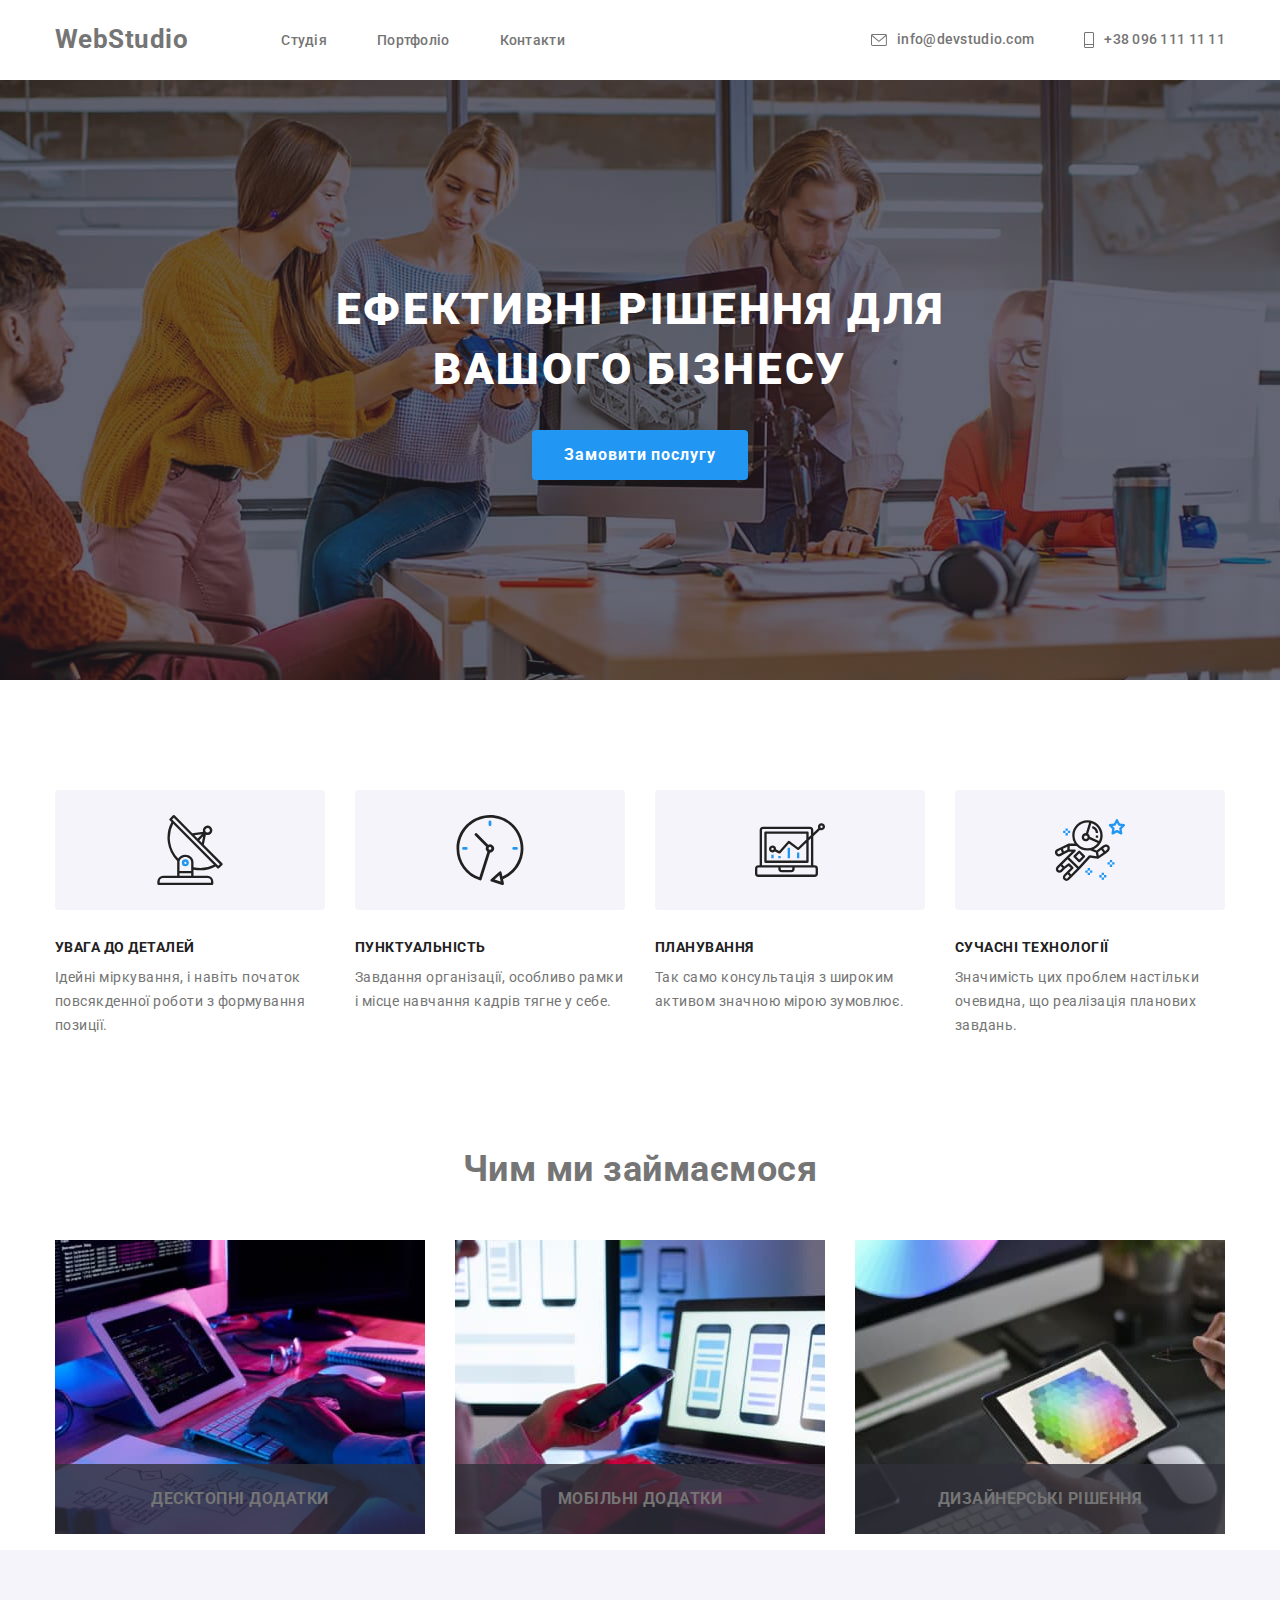
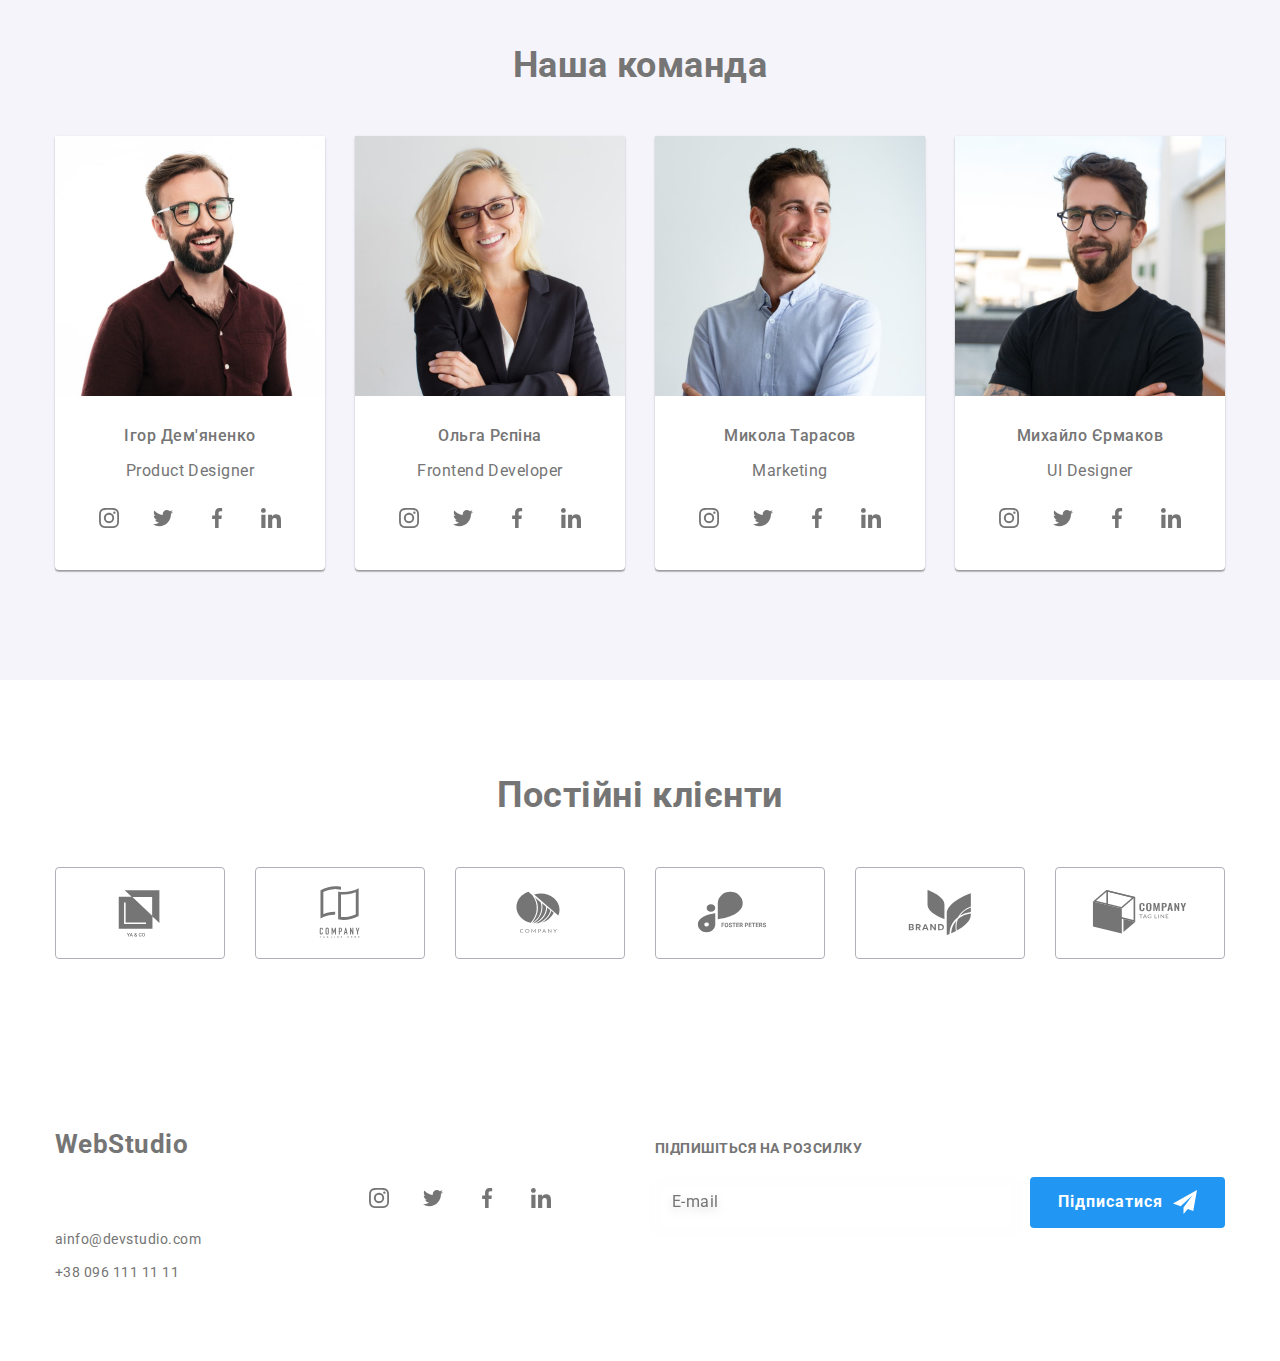
==== commit 14207498: "Починає переносити змінні і підключає  лок. шрифти" ====
--- a/index.html
+++ b/index.html
@@ -459,10 +459,7 @@
                   name="subscribe-email"
                   placeholder="E-mail"
               /></label>
-              <button
-                class="button footer__button"
-                type="submit"
-              >
+              <button class="button footer__button" type="submit">
                 Підписатися
                 <svg class="footer__subscribe-icon" width="24" height="24">
                   <use href="./images/icons.svg#icon-send"></use>
@@ -476,8 +473,8 @@
 
     <div class="backdrop is-hidden" data-modal>
       <div class="modal">
-        <button class="button-close" type="button" data-modal-close>
-          <svg class="icon-close" width="18" height="18">
+        <button class="button-close modal__button-close" type="button" data-modal-close>
+          <svg class="button-close__icon" width="18" height="18">
             <use href="./images/icons.svg#icon-close-black"></use>
           </svg>
         </button>
@@ -529,7 +526,7 @@
             Погоджуюся з розсилкою та приймаю
             <a class="modal__checkbox-link" href="#"> Умови договору</a></label
           >
-          <button class="form-button" type="submit">Відправити</button>
+          <button class="button modal__button" type="submit">Відправити</button>
         </form>
       </div>
     </div>
--- a/css/main.min.css
+++ b/css/main.min.css
@@ -1 +1 @@
-.advantages{margin-right:auto;margin-left:auto;padding-top:94px;padding-bottom:94px}.advantages__list{display:flex}.advantages__icon-wrapper{display:flex;align-items:center;justify-content:center;width:100%;height:120px;margin-bottom:30px;background-color:#f5f4fa;border-radius:4px}.avantages__item{width:calc((100% - 90px)/4);margin-right:30px}.avantages__item:last-child{margin-right:0}.advantages__secondary-title{margin-top:0px;margin-bottom:10px;color:var(--title-text-color);font-weight:700;font-size:14px;line-height:1.14;text-transform:uppercase}.advantages__text{margin:0px;font-size:14px;line-height:1.71}.backdrop{position:fixed;top:0;left:0;width:100vw;height:100vh;transform:scale(1);transition:transform 1000ms var(--cubic-bezier-primary),opacity 1000ms var(--cubic-bezier-primary);background-color:rgba(0,0,0,.2)}.backdrop.is-hidden{transform:scale(0);transition:transform 1000ms var(--cubic-bezier-primary),opacity 1000ms var(--cubic-bezier-primary),visibility 1000ms var(--cubic-bezier-primary)}.button{text-align:center;font-family:"Roboto";font-style:normal;font-weight:700;font-size:16px;line-height:1.9;letter-spacing:.06em;transition:background-color 250ms var(--cubic-bezier-primary),box-shadow 250ms var(--cubic-bezier-primary);border:0px solid rgba(0,0,0,0);border-radius:4px;color:var(--primary-white-color);background-color:var(--accent-color);outline:none;cursor:pointer}.hero__button{padding:10px 32px;margin:auto}.hero__button:hover,.hero__button:focus{background-color:var(--hover-bg);box-shadow:0px 4px 4px rgba(0,0,0,.15)}.footer__button{display:flex;align-items:center;gap:10px;padding:10px 28px}.clients{display:flex;justify-content:center;gap:30px}.clients__item{width:calc((100% - 150px)/6);height:92px}.clients__link{display:flex;width:100%;height:100%;align-items:center;justify-content:center;border:1px solid #afb1b8;border-radius:4px;color:var(--icon-color);transition:color 250ms var(--cubic-bezier-primary),border-color 250ms var(--cubic-bezier-primary)}.clients__icon{fill:currentColor}.clients__link:hover,.clients__link:focus{color:var(--accent-color);border-color:var(--accent-color)}.contacts{display:flex;margin:0px;margin-left:auto;align-items:center}.contacts__item:not(:last-child){margin-right:50px}.contacts__link{display:flex;align-items:center;gap:10px;width:100%;height:100%;padding-top:32px;padding-bottom:32px;transition:color 250ms var(--cubic-bezier-primary);color:var(--primaty-text-color);font-weight:500;font-size:14px;line-height:1.14;letter-spacing:.02em;text-decoration:none;cursor:pointer}.contacts__icon{fill:currentColor}.contacts__link:hover,.contacts__link:focus{color:var(--accent-color)}.footer{padding-top:60px;padding-bottom:60px;background-color:var(--bg-color)}.footer__container{display:flex;align-items:baseline}.footer__address-wrapper{margin-right:70px}.footer__maps-link{padding-right:25px}.footer__maps-link,.footer__contact-link{display:inline-block}.footer__maps-link{transition:color 250ms var(--cubic-bezier-primary);color:#fff;font-style:normal;font-weight:400;font-size:14px;line-height:1.71;text-decoration:none;cursor:pointer}.footer__contact-link{transition:color 250ms var(--cubic-bezier-primary);color:#757575;font-style:normal;font-weight:400;font-size:14px;line-height:1.71;text-decoration:none;cursor:pointer}.footer__address-item:not(:last-child){margin-bottom:9px}.footer__maps-link:hover,.footer__contact-link:hover{color:var(--accent-color)}.footer-maps-link:focus,.footer-contact-link:focus{color:var(--accent-color)}.footer__follow-list{display:flex}.footer__folow-title{margin-top:0;margin-bottom:20px;font-weight:700;font-size:14px;line-height:1.14;text-transform:uppercase;color:#fff}.footer__follow-item{display:flex;width:44px;height:44px}.footer__follow-link{display:flex;width:100%;height:100%;align-items:center;justify-content:center;transition:color 250ms var(--cubic-bezier-primary),background-color 250ms var(--cubic-bezier-primary);border-radius:50%;background-color:rgba(255,255,255,.1);color:var(--primary-white-color);cursor:pointer}.footer__follow-list{display:flex;gap:10px}.footer__follow-icon{fill:currentColor}.footer__follow-link:hover,.footer__follow-link:focus{color:var(--primary-white-color);background-color:var(--accent-color)}.footer__subscribe{display:flex;align-items:flex-end;justify-content:flex-end;gap:12px;margin-left:auto}.footer__subscribe-title{margin-bottom:20px;font-weight:700;font-size:14px;line-height:16px;text-transform:uppercase;color:var(--primary-white-color)}.footer__subscribe-block{width:570px;margin-left:auto}.footer__subscribe-label{width:100%}.footer__subscribe-email{padding:15px 16px 15px 16px;width:100%;transition:border-color 250ms var(--cubic-bezier-primary);background-color:rgba(0,0,0,0);font-size:16px;line-height:1.25;letter-spacing:.03em;color:var(--primary-white-color);border:1px solid rgba(255,255,255,.3);filter:drop-shadow(0px 4px 4px rgba(0, 0, 0, 0.15));border-radius:4px;outline:none}.footer__subscribe-email:hover,.footer__subscribe-email:focus{border-color:var(--accent-color)}.footer__button:hover,.footer__button:focus{background-color:#188ce8;box-shadow:0px 4px 4px rgba(0,0,0,.15)}.footer__subscribe-icon{fill:currentColor}.header{border-bottom:1px solid var(--secondary-border-color)}.navigation{display:flex}.logo{display:inline-block;font-family:var(--secondary-font-family);font-weight:700;font-size:26px;line-height:1.19;color:var(--accent-color);text-decoration:none;cursor:pointer}.logo__text-studio{color:var(--secondary-logo-color)}.header__logo{padding-top:24px;padding-bottom:25px;margin-right:93px}.footer_logo{margin-bottom:20px}.logo__text-studio--white{color:var(--primary-white-color)}.site-nav{display:flex;align-items:center}.site-nav__list{display:flex;align-items:center}.site-nav__item:not(:last-child){margin-right:50px}.site-nav__link{position:relative;padding-top:32px;padding-bottom:32px;transition:color 250ms var(--cubic-bezier-primary);color:var(--title-text-color);font-weight:500;font-size:14px;line-height:1.14;letter-spacing:.02em;text-decoration:none;cursor:pointer}.site-nav__link:hover,.site-nav__link:focus{color:var(--accent-color)}.site-nav__link--current{color:var(--accent-color)}.site-nav__link--current:after{position:absolute;bottom:0;display:block;content:"";width:100%;height:4px;background-color:var(--accent-color);border-radius:2px}.hero{margin-right:auto;margin-left:auto;width:100%;max-width:1600px;padding-top:200px;padding-bottom:200px;background-color:var(--bg-color);background-image:linear-gradient(rgba(47, 48, 58, 0.4), rgba(47, 48, 58, 0.4)),url(../images/herobg.jpg);background-repeat:no-repeat;background-position:center;text-align:center}.hero__title{height:120px;width:696px;margin:0 auto;margin-bottom:30px;color:#fff;font-weight:900;font-size:44px;line-height:1.36;letter-spacing:.06em;text-transform:uppercase}.hero-button{padding:10px 32px;border:0px solid rgba(0,0,0,0);border-radius:4px;transition:background-color 250ms var(--cubic-bezier-primary),box-shadow 250ms var(--cubic-bezier-primary);background-color:var(--accent-color);color:var(--primary-white-color);font-style:inherit;font-weight:700;font-size:16px;line-height:1.9;letter-spacing:.06em;cursor:pointer}.modal{position:absolute;top:50%;left:50%;transform:translate(-50%, -50%);width:528px;height:581px;padding:40px;background:var(--primary-white-color);box-shadow:0px 1px 3px rgba(0,0,0,.12),0px 1px 1px rgba(0,0,0,.14),0px 2px 1px rgba(0,0,0,.2);border-radius:4px}.modal__form{display:flex;flex-direction:column}.modal__title{margin-bottom:12px;font-weight:700;font-size:20px;line-height:1.15;text-align:center;color:var(--title-text-color)}.modal__label{margin-bottom:10px;font-size:12px;line-height:1.16;letter-spacing:.01em;color:var(--primaty-text-color)}.modal__label-comment{margin-bottom:20px;font-size:12px;line-height:1.16;letter-spacing:.01em;color:var(--primaty-text-color)}.modal__input{width:100%;height:40px;padding-right:12px;padding-left:42px;transition:fill 250ms var(--cubic-bezier-primary),border-color 250ms var(--cubic-bezier-primary);border:1px solid var(--form-border-color);border-radius:4px;outline:none}.modal__input-wrapper{position:relative;display:block;width:100%;margin-top:4px}.modal__input-icon{position:absolute;top:50%;left:12px;transform:translateY(-50%);transition:fill 250ms var(--cubic-bezier-primary),border-color 250ms var(--cubic-bezier-primary)}.modal__input:focus,.modal__input:focus+.modal__input-icon{border-color:var(--accent-color);fill:var(--accent-color)}.modal__comment{display:block;width:100%;height:120px;margin-top:4px;padding:12px 16px;resize:none;transition:fill 250ms var(--cubic-bezier-primary),border-color 250ms var(--cubic-bezier-primary);border:1px solid var(--form-border-color);border-radius:4px;outline:none}.modal__comment:focus{border-color:var(--accent-color);fill:var(--accent-color)}.modal__comment:-moz-placeholder-shown{color:rgba(117,117,117,.5)}.modal__comment:-ms-input-placeholder{color:rgba(117,117,117,.5)}.modal__comment:placeholder-shown{color:rgba(117,117,117,.5)}.modal__checkbox-label{display:flex;align-items:center;justify-content:center;gap:7px;margin-bottom:30px;font-size:14px;line-height:1.71;color:var(--primaty-text-color)}.modal__checkbox{-webkit-appearance:none;-moz-appearance:none;appearance:none}.modal__checbox-castom{position:relative;display:flex;justify-content:center;align-items:center;width:16px;height:15px;border:2px solid var(--title-text-color);transition:background-color 250ms var(--cubic-bezier-primary),border-color 250ms var(--cubic-bezier-primary);border-radius:2px;cursor:pointer}.modal__checkbox-icon{fill:var(--primary-white-color);border-radius:2px}.modal__checkbox:checked+.modal__checbox-castom{background-color:var(--accent-color);border-color:rgba(0,0,0,0)}.modal__checkbox-link{color:var(--accent-color);text-decoration:underline;outline:none}.modal__checkbox-link:focus{border:1px solid var(--accent-color);border-radius:2px;z-index:1}.portfolio-buttons{display:flex;justify-content:center;margin-bottom:50px;background:var(--primary-white-color)}.portfolio-button-filter.first{padding-right:25px;padding-left:25px}.portfolio-button-filter{padding:6px 22px;transition:color 250ms var(--cubic-bezier-primary),background-color 250ms var(--cubic-bezier-primary),border-radius 250ms var(--cubic-bezier-primary),box-shadow 250ms var(--cubic-bezier-primary);color:#212121;background-color:#f5f4fa;font-family:inherit;font-weight:500;font-size:16px;line-height:26px;cursor:pointer;border:0px solid rgba(0,0,0,0);border-radius:4px}.portfolio-buttons__item:not(:last-child){margin-right:8px}.portfolio-button-filter:hover,.portfolio-button-filter:focus{color:#fff;background-color:#2196f3;border-radius:4px;box-shadow:0px 3px 1px rgba(0,0,0,.1),0px 1px 2px rgba(0,0,0,.08),0px 2px 2px rgba(0,0,0,.12)}.portfolio-card__link{display:block;text-decoration:none;color:inherit;transition:box-shadow 250ms var(--cubic-bezier-primary)}.portfolio-card__sub{position:relative;overflow:hidden}.portfolio-card__sub-overlay{position:absolute;transform:translateY(101%);transition:transform 250ms var(--cubic-bezier-primary),opacity 250ms var(--cubic-bezier-primary);opacity:0;pointer-events:none;width:100%;height:100%;padding:63px 24px;background-color:var(--hover-bg)}.portfolio-card__sub-text{font-size:18px;line-height:1.5;color:var(--primary-white-color)}.portfolio-card__link:hover .portfolio-card__sub-overlay,.portfolio-card__link:focus .portfolio-card__sub-overlay{transform:translate(0);opacity:1}.portfolio-card__link:hover,.portfolio-card__link:focus{box-shadow:0px 1px 1px rgba(0,0,0,.12),0px 4px 4px rgba(0,0,0,.06),1px 4px 6px rgba(0,0,0,.16)}.portfolio-card{position:relative;width:calc((100% - 60px)/3);border:1px solid #eee}.portfolio-card:not(:nth-child(3n)){margin-right:30px}.portfolio-card:not(:nth-last-child(-n+3)){margin-bottom:30px}.portfolio-card__title{margin-top:0px;margin-bottom:4px;color:var(--title-text-color);font-weight:700;font-size:18px;line-height:2;letter-spacing:.06em}.portfolio-card__text{margin:0px;font-size:16px;line-height:1.9}.portfolio-card__text-wrapper{padding:20px 24px}.portfolio-list{display:flex;flex-wrap:wrap}.price{display:flex}.price__item{position:relative;width:calc((100% - 60px)/3)}.price__item:not(:last-child){margin-right:30px}.section.list{padding-top:0px;padding-bottom:94px}.price__title{position:absolute;bottom:0;display:flex;justify-content:center;align-items:center;width:100%;height:70px;margin:0;padding:0;font-weight:700;font-size:14px;line-height:1.14;text-align:center;text-transform:uppercase;color:var(--primary-white-color);background:rgba(47,48,58,.8)}.team-cards{background:#fff;width:calc((100% - 90px)/4);box-shadow:0px 1px 3px rgba(0,0,0,.12),0px 1px 1px rgba(0,0,0,.14),0px 2px 1px rgba(0,0,0,.2);border-radius:0px 0px 4px 4px}.team-cards:not(:last-child){margin-right:30px}.team-cards__text-wrapper{padding-top:30px;padding-bottom:30px;text-align:center}.team-cards__title{margin-top:0px;margin-bottom:10px;color:var(--title-text-color);font-weight:500;font-size:16px;line-height:1.19;text-align:center}.team-cards__text{margin:16px;font-size:16px;line-height:1.19;text-align:center}.team-cards__net{display:flex;justify-content:center;gap:10px}.team-cards__link{display:flex;width:44px;height:44px;align-items:center;justify-content:center;border-radius:50%;color:var(--icon-color);cursor:pointer;transition:color 250ms var(--cubic-bezier-primary),background-color 250ms var(--cubic-bezier-primary)}.team-cards__icon{fill:currentColor}.team-cards__link:hover,.team-cards__link:focus{color:var(--primary-white-color);background-color:var(--accent-color)}.team-section{background-color:#f5f4fa}.team-section__list{display:flex}/*# sourceMappingURL=main.min.css.map */+@font-face{font-family:"Roboto",sans-serif;src:url("../../fonts/Roboto-Black.woff2") format("woff2"),url("../../fonts/Roboto-Black.woff") format("woff");font-weight:900;font-style:normal;font-display:swap}@font-face{font-family:"Roboto",sans-serif;src:url("../../fonts/Roboto-Bold.woff2") format("woff2"),url("../../fonts/Roboto-Bold.woff") format("woff");font-weight:700;font-style:normal;font-display:swap}@font-face{font-family:"Raleway",sans-serif;src:url("../../fonts/Raleway-Bold.woff2") format("woff2"),url("../../fonts/Raleway-Bold.woff") format("woff");font-weight:700;font-style:normal;font-display:swap}@font-face{font-family:"Roboto",sans-serif;src:url("../../fonts/Roboto-Medium.woff2") format("woff2"),url("../../fonts/Roboto-Medium.woff") format("woff");font-weight:500;font-style:normal;font-display:swap}@font-face{font-family:"Roboto",sans-serif;src:url("../../fonts/Roboto-Regular.woff2") format("woff2"),url("../../fonts/Roboto-Regular.woff") format("woff");font-weight:400;font-style:normal;font-display:swap}.visually-hidden{position:absolute;white-space:nowrap;width:1px;height:1px;overflow:hidden;border:0;padding:0;clip:rect(0 0 0 0);-webkit-clip-path:inset(50%);clip-path:inset(50%);margin:-1px}h1,h2,h3,h4,h5,h6,p{margin:0;padding:0}body{background-color:#fff;color:#757575;font-family:"Roboto",sans-serif;letter-spacing:.03em}section{margin-right:auto;margin-left:auto;padding-top:94px;padding-bottom:94px}.advantages{margin-right:auto;margin-left:auto;padding-top:94px;padding-bottom:94px}.advantages__list{display:flex}.advantages__icon-wrapper{display:flex;align-items:center;justify-content:center;width:100%;height:120px;margin-bottom:30px;background-color:#f5f4fa;border-radius:4px}.avantages__item{width:calc((100% - 90px)/4);margin-right:30px}.avantages__item:last-child{margin-right:0}.advantages__secondary-title{margin-top:0px;margin-bottom:10px;color:#212121;font-weight:700;font-size:14px;line-height:1.14;text-transform:uppercase}.advantages__text{margin:0px;font-size:14px;line-height:1.71}.backdrop{position:fixed;top:0;left:0;width:100vw;height:100vh;transform:scale(1);transition:transform 1000ms cubic-bezier(0.4, 0, 0.2, 1),opacity 1000ms cubic-bezier(0.4, 0, 0.2, 1);background-color:rgba(0,0,0,.2)}.backdrop.is-hidden{transform:scale(0);transition:transform 1000ms cubic-bezier(0.4, 0, 0.2, 1),opacity 1000ms cubic-bezier(0.4, 0, 0.2, 1),visibility 1000ms cubic-bezier(0.4, 0, 0.2, 1)}.button{text-align:center;font-family:"Roboto";font-style:normal;font-weight:700;font-size:16px;line-height:1.9;letter-spacing:.06em;transition:color 250ms cubic-bezier(0.4, 0, 0.2, 1),background-color 250ms cubic-bezier(0.4, 0, 0.2, 1),border-radius 250ms cubic-bezier(0.4, 0, 0.2, 1),box-shadow 250ms cubic-bezier(0.4, 0, 0.2, 1);border:0px solid rgba(0,0,0,0);border-radius:4px;color:#fff;background-color:#2196f3;outline:none;cursor:pointer}.hero__button{padding:10px 32px;margin:auto}.hero__button:hover,.hero__button:focus{background-color:#188ce8;box-shadow:0px 4px 4px rgba(0,0,0,.15)}.footer__button{display:flex;align-items:center;gap:10px;padding:10px 28px}.footer__button:hover,.footer__button:focus{background-color:#188ce8;box-shadow:0px 4px 4px rgba(0,0,0,.15)}.button-close{width:30px;height:30px;background:#fff;border:1px solid rgba(0,0,0,.1);border-radius:50%;color:#212121;outline:none;cursor:pointer}.modal__button-close{position:absolute;top:8px;right:8px}.button-close__icon{position:absolute;top:50%;left:50%;transform:translate(-50%, -50%);transition:fill 250ms cubic-bezier(0.4, 0, 0.2, 1),translate 250ms cubic-bezier(0.4, 0, 0.2, 1);fill:currentColor}.button-close:hover .button-close__icon,.button-close:focus .button-close__icon{fill:#2196f3}.modal__button{margin:auto;padding:10px 52px}.modal__button:hover,.modal__button:focus{background:#188ce8;box-shadow:0px 4px 4px rgba(0,0,0,.15)}.clients{display:flex;justify-content:center;gap:30px}.clients__item{width:calc((100% - 150px)/6);height:92px}.clients__link{display:flex;width:100%;height:100%;align-items:center;justify-content:center;border:1px solid #afb1b8;border-radius:4px;color:var(--icon-color);transition:color 250ms var(--cubic-bezier-primary),border-color 250ms var(--cubic-bezier-primary)}.clients__icon{fill:currentColor}.clients__link:hover,.clients__link:focus{color:var(--accent-color);border-color:var(--accent-color)}.contacts{display:flex;margin:0px;margin-left:auto;align-items:center}.contacts__item:not(:last-child){margin-right:50px}.contacts__link{display:flex;align-items:center;gap:10px;width:100%;height:100%;padding-top:32px;padding-bottom:32px;transition:color 250ms var(--cubic-bezier-primary);color:var(--primaty-text-color);font-weight:500;font-size:14px;line-height:1.14;letter-spacing:.02em;text-decoration:none;cursor:pointer}.contacts__icon{fill:currentColor}.contacts__link:hover,.contacts__link:focus{color:var(--accent-color)}.footer{padding-top:60px;padding-bottom:60px;background-color:var(--bg-color)}.footer__container{display:flex;align-items:baseline}.footer__address-wrapper{margin-right:70px}.footer__maps-link{padding-right:25px}.footer__maps-link,.footer__contact-link{display:inline-block}.footer__maps-link{transition:color 250ms var(--cubic-bezier-primary);color:#fff;font-style:normal;font-weight:400;font-size:14px;line-height:1.71;text-decoration:none;cursor:pointer}.footer__contact-link{transition:color 250ms var(--cubic-bezier-primary);color:#757575;font-style:normal;font-weight:400;font-size:14px;line-height:1.71;text-decoration:none;cursor:pointer}.footer__address-item:not(:last-child){margin-bottom:9px}.footer__maps-link:hover,.footer__contact-link:hover{color:var(--accent-color)}.footer-maps-link:focus,.footer-contact-link:focus{color:var(--accent-color)}.footer__follow-list{display:flex}.footer__folow-title{margin-top:0;margin-bottom:20px;font-weight:700;font-size:14px;line-height:1.14;text-transform:uppercase;color:#fff}.footer__follow-item{display:flex;width:44px;height:44px}.footer__follow-link{display:flex;width:100%;height:100%;align-items:center;justify-content:center;transition:color 250ms var(--cubic-bezier-primary),background-color 250ms var(--cubic-bezier-primary);border-radius:50%;background-color:rgba(255,255,255,.1);color:var(--primary-white-color);cursor:pointer}.footer__follow-list{display:flex;gap:10px}.footer__follow-icon{fill:currentColor}.footer__follow-link:hover,.footer__follow-link:focus{color:var(--primary-white-color);background-color:var(--accent-color)}.footer__subscribe{display:flex;align-items:flex-end;justify-content:flex-end;gap:12px;margin-left:auto}.footer__subscribe-title{margin-bottom:20px;font-weight:700;font-size:14px;line-height:16px;text-transform:uppercase;color:var(--primary-white-color)}.footer__subscribe-block{width:570px;margin-left:auto}.footer__subscribe-label{width:100%}.footer__subscribe-email{padding:15px 16px 15px 16px;width:100%;transition:border-color 250ms var(--cubic-bezier-primary);background-color:rgba(0,0,0,0);font-size:16px;line-height:1.25;letter-spacing:.03em;color:var(--primary-white-color);border:1px solid rgba(255,255,255,.3);filter:drop-shadow(0px 4px 4px rgba(0, 0, 0, 0.15));border-radius:4px;outline:none}.footer__subscribe-email:hover,.footer__subscribe-email:focus{border-color:var(--accent-color)}.footer__subscribe-icon{fill:currentColor}.header{border-bottom:1px solid var(--secondary-border-color)}.navigation{display:flex}.logo{display:inline-block;font-family:var(--secondary-font-family);font-weight:700;font-size:26px;line-height:1.19;color:var(--accent-color);text-decoration:none;cursor:pointer}.logo__text-studio{color:var(--secondary-logo-color)}.header__logo{padding-top:24px;padding-bottom:25px;margin-right:93px}.footer_logo{margin-bottom:20px}.logo__text-studio--white{color:var(--primary-white-color)}.site-nav{display:flex;align-items:center}.site-nav__list{display:flex;align-items:center}.site-nav__item:not(:last-child){margin-right:50px}.site-nav__link{position:relative;padding-top:32px;padding-bottom:32px;transition:color 250ms var(--cubic-bezier-primary);color:var(--title-text-color);font-weight:500;font-size:14px;line-height:1.14;letter-spacing:.02em;text-decoration:none;cursor:pointer}.site-nav__link:hover,.site-nav__link:focus{color:var(--accent-color)}.site-nav__link--current{color:var(--accent-color)}.site-nav__link--current:after{position:absolute;bottom:0;display:block;content:"";width:100%;height:4px;background-color:var(--accent-color);border-radius:2px}.hero{margin-right:auto;margin-left:auto;width:100%;max-width:1600px;padding-top:200px;padding-bottom:200px;background-color:var(--bg-color);background-image:linear-gradient(rgba(47, 48, 58, 0.4), rgba(47, 48, 58, 0.4)),url(../images/herobg.jpg);background-repeat:no-repeat;background-position:center;text-align:center}.hero__title{height:120px;width:696px;margin:0 auto;margin-bottom:30px;color:#fff;font-weight:900;font-size:44px;line-height:1.36;letter-spacing:.06em;text-transform:uppercase}.hero-button{padding:10px 32px;border:0px solid rgba(0,0,0,0);border-radius:4px;transition:background-color 250ms var(--cubic-bezier-primary),box-shadow 250ms var(--cubic-bezier-primary);background-color:var(--accent-color);color:var(--primary-white-color);font-style:inherit;font-weight:700;font-size:16px;line-height:1.9;letter-spacing:.06em;cursor:pointer}.modal{position:absolute;top:50%;left:50%;transform:translate(-50%, -50%);width:528px;height:581px;padding:40px;background:var(--primary-white-color);box-shadow:0px 1px 3px rgba(0,0,0,.12),0px 1px 1px rgba(0,0,0,.14),0px 2px 1px rgba(0,0,0,.2);border-radius:4px}.modal__form{display:flex;flex-direction:column}.modal__title{margin-bottom:12px;font-weight:700;font-size:20px;line-height:1.15;text-align:center;color:var(--title-text-color)}.modal__label{margin-bottom:10px;font-size:12px;line-height:1.16;letter-spacing:.01em;color:var(--primaty-text-color)}.modal__label-comment{margin-bottom:20px;font-size:12px;line-height:1.16;letter-spacing:.01em;color:var(--primaty-text-color)}.modal__input{width:100%;height:40px;padding-right:12px;padding-left:42px;transition:fill 250ms var(--cubic-bezier-primary),border-color 250ms var(--cubic-bezier-primary);border:1px solid var(--form-border-color);border-radius:4px;outline:none}.modal__input-wrapper{position:relative;display:block;width:100%;margin-top:4px}.modal__input-icon{position:absolute;top:50%;left:12px;transform:translateY(-50%);transition:fill 250ms var(--cubic-bezier-primary),border-color 250ms var(--cubic-bezier-primary)}.modal__input:focus,.modal__input:focus+.modal__input-icon{border-color:var(--accent-color);fill:var(--accent-color)}.modal__comment{display:block;width:100%;height:120px;margin-top:4px;padding:12px 16px;resize:none;transition:fill 250ms var(--cubic-bezier-primary),border-color 250ms var(--cubic-bezier-primary);border:1px solid var(--form-border-color);border-radius:4px;outline:none}.modal__comment:focus{border-color:var(--accent-color);fill:var(--accent-color)}.modal__comment:-moz-placeholder-shown{color:rgba(117,117,117,.5)}.modal__comment:-ms-input-placeholder{color:rgba(117,117,117,.5)}.modal__comment:placeholder-shown{color:rgba(117,117,117,.5)}.modal__checkbox-label{display:flex;align-items:center;justify-content:center;gap:7px;margin-bottom:30px;font-size:14px;line-height:1.71;color:var(--primaty-text-color)}.modal__checkbox{-webkit-appearance:none;-moz-appearance:none;appearance:none}.modal__checbox-castom{position:relative;display:flex;justify-content:center;align-items:center;width:16px;height:15px;border:2px solid var(--title-text-color);transition:background-color 250ms var(--cubic-bezier-primary),border-color 250ms var(--cubic-bezier-primary);border-radius:2px;cursor:pointer}.modal__checkbox-icon{fill:var(--primary-white-color);border-radius:2px}.modal__checkbox:checked+.modal__checbox-castom{background-color:var(--accent-color);border-color:rgba(0,0,0,0)}.modal__checkbox-link{color:var(--accent-color);text-decoration:underline;outline:none}.modal__checkbox-link:focus{border:1px solid var(--accent-color);border-radius:2px;z-index:1}.portfolio-buttons{display:flex;justify-content:center;gap:8px;margin-bottom:50px;background:var(--primary-white-color)}.portfolio-button-filter.first{padding-right:25px;padding-left:25px}.portfolio-button-filter{padding:6px 22px;font-family:inherit;font-weight:500;font-size:16px;line-height:1.62;color:var(--title-text-color);background-color:var(--bg-filter-color)}.portfolio-button-filter:hover,.portfolio-button-filter:focus{color:#fff;background-color:#2196f3;border-radius:4px;box-shadow:0px 3px 1px rgba(0,0,0,.1),0px 1px 2px rgba(0,0,0,.08),0px 2px 2px rgba(0,0,0,.12)}.portfolio-card__link{display:block;text-decoration:none;color:inherit;transition:box-shadow 250ms var(--cubic-bezier-primary)}.portfolio-card__sub{position:relative;overflow:hidden}.portfolio-card__sub-overlay{position:absolute;transform:translateY(101%);transition:transform 250ms var(--cubic-bezier-primary),opacity 250ms var(--cubic-bezier-primary);opacity:0;pointer-events:none;width:100%;height:100%;padding:63px 24px;background-color:var(--hover-bg)}.portfolio-card__sub-text{font-size:18px;line-height:1.5;color:var(--primary-white-color)}.portfolio-card__link:hover .portfolio-card__sub-overlay,.portfolio-card__link:focus .portfolio-card__sub-overlay{transform:translate(0);opacity:1}.portfolio-card__link:hover,.portfolio-card__link:focus{box-shadow:0px 1px 1px rgba(0,0,0,.12),0px 4px 4px rgba(0,0,0,.06),1px 4px 6px rgba(0,0,0,.16)}.portfolio-card{position:relative;width:calc((100% - 60px)/3);border:1px solid #eee}.portfolio-card:not(:nth-child(3n)){margin-right:30px}.portfolio-card:not(:nth-last-child(-n+3)){margin-bottom:30px}.portfolio-card__title{margin-top:0px;margin-bottom:4px;color:var(--title-text-color);font-weight:700;font-size:18px;line-height:2;letter-spacing:.06em}.portfolio-card__text{margin:0px;font-size:16px;line-height:1.9}.portfolio-card__text-wrapper{padding:20px 24px}.portfolio-list{display:flex;flex-wrap:wrap}.price{display:flex}.price__item{position:relative;width:calc((100% - 60px)/3)}.price__item:not(:last-child){margin-right:30px}.section.list{padding-top:0px;padding-bottom:94px}.price__title{position:absolute;bottom:0;display:flex;justify-content:center;align-items:center;width:100%;height:70px;margin:0;padding:0;font-weight:700;font-size:14px;line-height:1.14;text-align:center;text-transform:uppercase;color:var(--primary-white-color);background:rgba(47,48,58,.8)}.team-cards{background:#fff;width:calc((100% - 90px)/4);box-shadow:0px 1px 3px rgba(0,0,0,.12),0px 1px 1px rgba(0,0,0,.14),0px 2px 1px rgba(0,0,0,.2);border-radius:0px 0px 4px 4px}.team-cards:not(:last-child){margin-right:30px}.team-cards__text-wrapper{padding-top:30px;padding-bottom:30px;text-align:center}.team-cards__title{margin-top:0px;margin-bottom:10px;color:var(--title-text-color);font-weight:500;font-size:16px;line-height:1.19;text-align:center}.team-cards__text{margin:16px;font-size:16px;line-height:1.19;text-align:center}.team-cards__net{display:flex;justify-content:center;gap:10px}.team-cards__link{display:flex;width:44px;height:44px;align-items:center;justify-content:center;border-radius:50%;color:var(--icon-color);cursor:pointer;transition:color 250ms var(--cubic-bezier-primary),background-color 250ms var(--cubic-bezier-primary)}.team-cards__icon{fill:currentColor}.team-cards__link:hover,.team-cards__link:focus{color:var(--primary-white-color);background-color:var(--accent-color)}.team-section{background-color:#f5f4fa}.team-section__list{display:flex}/*# sourceMappingURL=main.min.css.map */--- a/css/styles.css
+++ b/css/styles.css
@@ -1,63 +1,3 @@
-:root {
-   --title-text-color: #212121;
-   --accent-color: #2196f3;
-   --primary-white-color: #ffffff;
-   --primaty-text-color: #757575;
-   --title-text-color: #212121;
-   --bg-team-color: #f5f4fa;
-   --bg-color:#2f303a;
-   --icon-color: #AFB1B8;
-   --hover-bg: #188CE8;
-   --form-border-color: rgba(33, 33, 33, 0.2);
-   --primary-logo-color:#2196f3;
-   --secondary-logo-color: #000000;
-   --primary-border-color: #EEEEEE;
-   --secondary-border-color: #ececec;
-
-   
-   
-   --primaty-font-family: 'Roboto', sans-serif;
-   --secondary-font-family: 'Raleway', sans-serif;
-
-   --cubic-bezier-primary:cubic-bezier(0.4, 0, 0.2, 1);
-
-}
-h1,h2,h3,h4,h5,h6, p {
-    margin: 0;
-    padding: 0;
-}
-
-
-.visually-hidden {
-      position: absolute;
-      white-space: nowrap;
-      width: 1px;
-      height: 1px;
-      overflow: hidden;
-      border: 0;
-      padding: 0;
-      clip: rect(0 0 0 0);
-      clip-path: inset(50%);
-      margin: -1px;
-  }
-
-
-
-body {
-    background-color: var(--primary-white-color);
-    color: var(--primaty-text-color);
-
-    font-family: var(--primaty-font-family);
-    letter-spacing: 0.03em;
-}
-
-section {
-    margin-right: auto;
-    margin-left: auto;
-    padding-top: 94px;
-    padding-bottom: 94px;
-    
-}
 
 .list {
     list-style: none;
@@ -142,65 +82,8 @@
 /*Модальне вікно*/
 
 
-.button-close {
-    position: absolute;
-    top: 8px;
-    right: 8px;
-    width: 30px;
-    height: 30px;
-
-    background: var(--primary-white-color);
-    border: 1px solid rgba(0, 0, 0, 0.1);
-    border-radius: 50%;
-    color:var(--title-text-color);
-    outline: none;
-    cursor: pointer;
-}
-
-.icon-close {
-    position: absolute;
-    top: 50%;
-    left: 50%;
-    transform: translate(-50%, -50%);
-
-    transition: fill 250ms var(--cubic-bezier-primary);
-
-    fill: currentColor;
-}
-
-.button-close:hover .icon-close,
-.button-close:focus .icon-close {
-    fill: var(--accent-color);
-}
 
 
-.form-button {
-    width: 200px;
-    height: 50px;
-    margin: auto;
-    padding: 10px 32px;
-    border: 0px solid transparent;
-    border-radius: 4px;
-
-    transition: background-color 250ms var(--cubic-bezier-primary), 
-                box-shadow 250ms var(--cubic-bezier-primary); 
-
-    background-color: var(--accent-color); 
-    color: var(--primary-white-color);   
-    font-style: inherit;
-    font-weight: 700;
-    font-size: 16px;
-    line-height: 1.9;
-    letter-spacing: 0.06em;
-    cursor: pointer;
-    outline: none;
-    
-}
 
 
-.form-button:hover,
-.form-button:focus {
-    background: var(--hover-bg);
-    box-shadow: 0px 4px 4px rgba(0, 0, 0, 0.15);
-}
-  +
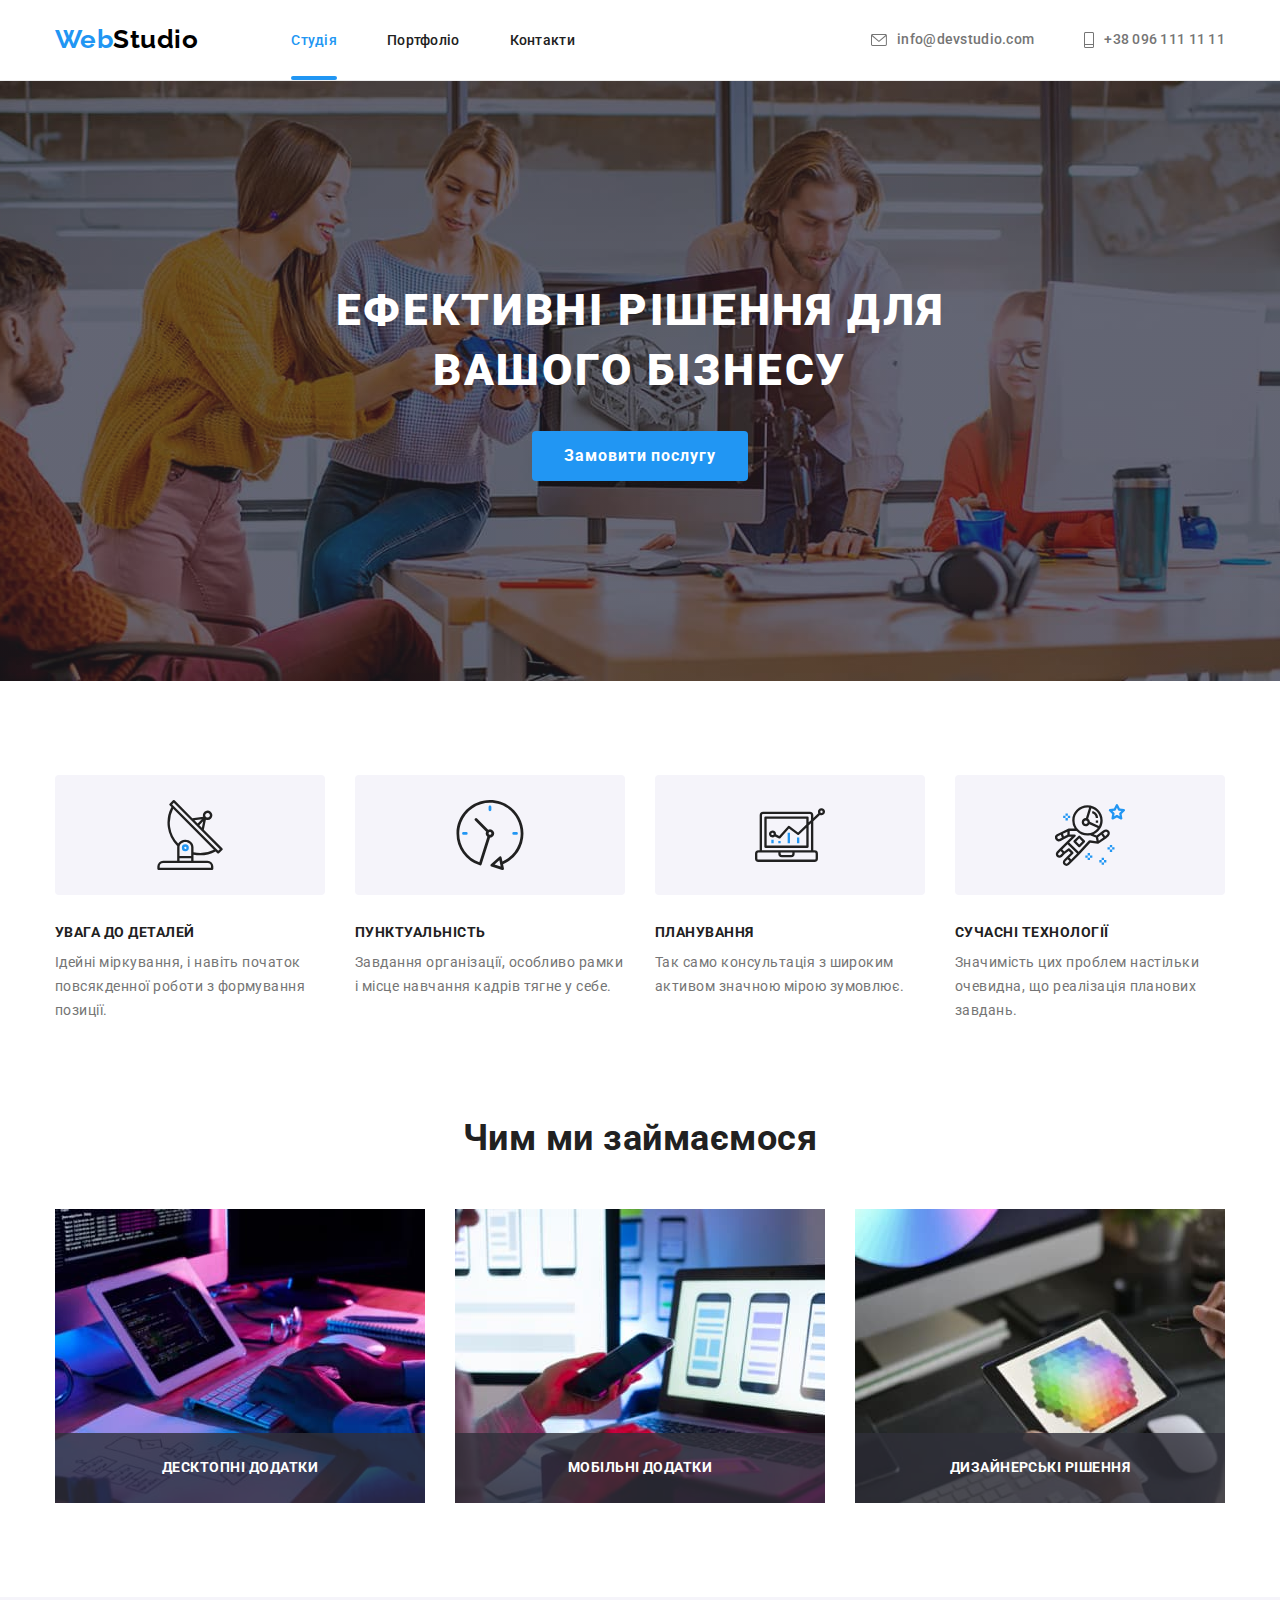
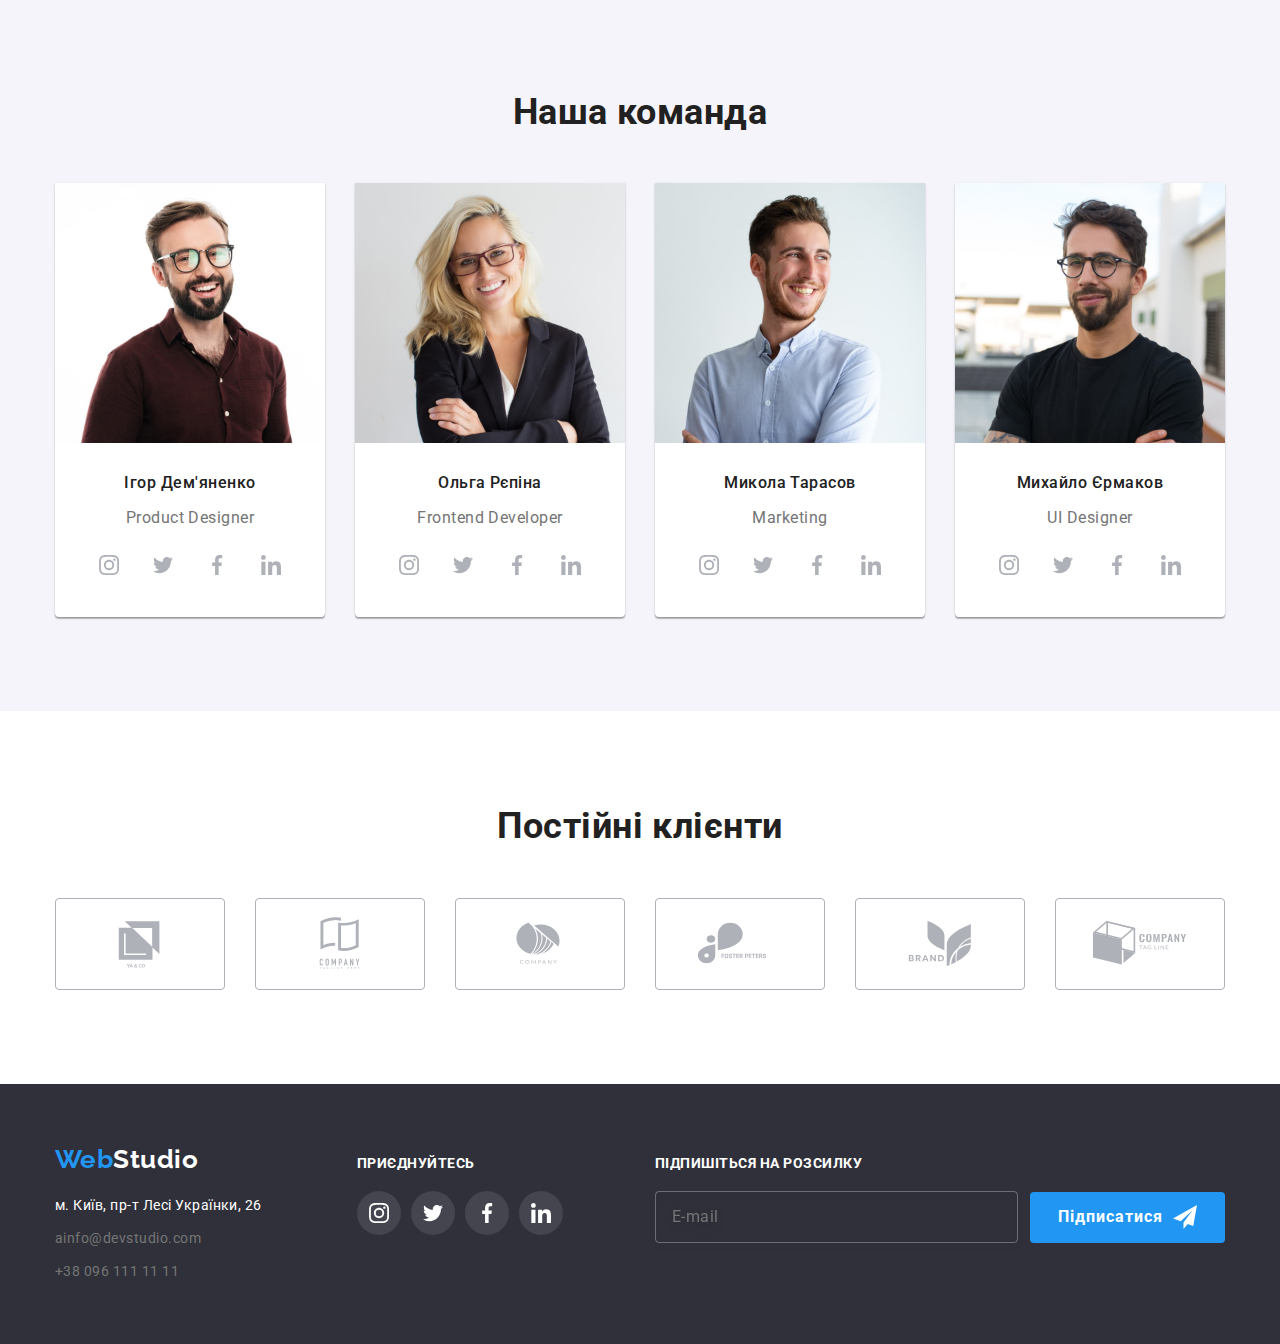
==== commit 161003d6: "Домашка 7" ====
--- a/index.html
+++ b/index.html
@@ -5,8 +5,6 @@
     <meta http-equiv="X-UA-Compatible" content="IE=edge" />
     <meta name="viewport" content="width=device-width, initial-scale=1.0" />
     <title>WebStudio</title>
-    <link rel="preconnect" href="https://fonts.googleapis.com" />
-    <link rel="preconnect" href="https://fonts.gstatic.com" crossorigin />
     <link
       href="https://fonts.googleapis.com/css2?family=Raleway:wght@700&family=Roboto:wght@400;500;700;900&display=swap"
       rel="stylesheet"
@@ -16,7 +14,6 @@
       href="https://cdnjs.cloudflare.com/ajax/libs/modern-normalize/1.1.0/modern-normalize.min.css"
     />
     <link rel="stylesheet" href="./css/main.min.css" />
-    <link rel="stylesheet" href="./css/styles.css" />
   </head>
   <body>
     <header class="header">
@@ -25,7 +22,7 @@
           <a href="./index.html" lang="en" class="logo header__logo">
             <span>Web</span><span class="logo__text-studio">Studio</span>
           </a>
-          <ul class="site-nav__list list">
+          <ul class="site-nav__list">
             <li class="site-nav__item">
               <a
                 class="site-nav__link site-nav__link--current"
@@ -41,7 +38,7 @@
             </li>
           </ul>
         </nav>
-        <ul class="contacts list">
+        <ul class="contacts">
           <li class="contacts__item">
             <a class="contacts__link" href="mailto:info@devstudio.com">
               <svg class="contacts__icon" width="16px" height="12px">
@@ -73,7 +70,7 @@
       <section class="advantages">
         <div class="container">
           <h2 class="visually-hidden">Основні переваги</h2>
-          <ul class="advantages__list list">
+          <ul class="advantages__list">
             <li class="avantages__item">
               <div class="advantages__icon-wrapper">
                 <svg class="advantages__icon" width="70" height="70">
@@ -124,17 +121,17 @@
           </ul>
         </div>
       </section>
-      <section class="list">
+      <section class="price-section">
         <div class="container">
           <h2 class="section__title">Чим ми займаємося</h2>
-          <ul class="price list">
+          <ul class="price">
             <li class="price__item">
               <img
                 src="./images/box1.jpg"
                 alt="людина працює за компютером"
                 width="370"
               />
-              <div class="price__title"><h3>Десктопні додатки</h3></div>
+              <div class="price__title-wrapper"><h3 class="price__title">Десктопні додатки</h3></div>
             </li>
             <li class="price__item">
               <img
@@ -142,7 +139,7 @@
                 alt="людина переглядає сайт"
                 width="370"
               />
-              <div class="price__title"><h3>Мобільні додатки</h3></div>
+              <div class="price__title-wrapper"><h3 class="price__title" >Мобільні додатки</h3></div>
             </li>
             <li class="price__item">
               <img
@@ -150,7 +147,7 @@
                 alt="людина вибирає колір "
                 width="370"
               />
-              <div class="price__title"><h3>Дизайнерські рішення</h3></div>
+              <div class="price__title-wrapper"><h3 class="price__title" >Дизайнерські рішення</h3></div>
             </li>
           </ul>
         </div>
@@ -158,7 +155,7 @@
       <section class="team-section">
         <div class="container">
           <h2 class="section__title">Наша команда</h2>
-          <ul class="team-section__list list">
+          <ul class="team-section__list">
             <li class="team-cards">
               <img
                 src="./images/igor.jpg"
@@ -169,7 +166,7 @@
               <div class="team-cards__text-wrapper">
                 <h3 class="team-cards__title">Ігор Дем'яненко</h3>
                 <p class="team-cards__text" lang="en">Product Designer</p>
-                <ul class="team-cards__net list">
+                <ul class="team-cards__net ">
                   <li class="team-cards__item">
                     <a class="team-cards__link" href="">
                       <svg class="team-cards__icon" width="20" height="20">
@@ -211,7 +208,7 @@
               <div class="team-cards__text-wrapper">
                 <h3 class="team-cards__title">Ольга Рєпіна</h3>
                 <p class="team-cards__text" lang="en">Frontend Developer</p>
-                <ul class="team-cards__net list">
+                <ul class="team-cards__net">
                   <li class="team-cards__item">
                     <a class="team-cards__link" href="">
                       <svg class="team-cards__icon" width="20" height="20">
@@ -253,7 +250,7 @@
               <div class="team-cards__text-wrapper">
                 <h3 class="team-cards__title">Микола Тарасов</h3>
                 <p class="team-cards__text" lang="en">Marketing</p>
-                <ul class="team-cards__net list">
+                <ul class="team-cards__net">
                   <li class="team-cards__item">
                     <a class="team-cards__link" href="">
                       <svg class="team-cards__icon" width="20" height="20">
@@ -295,7 +292,7 @@
               <div class="team-cards__text-wrapper">
                 <h3 class="team-cards__title">Михайло Єрмаков</h3>
                 <p class="team-cards__text" lang="en">UI Designer</p>
-                <ul class="team-cards__net list">
+                <ul class="team-cards__net">
                   <li class="team-cards__item">
                     <a class="team-cards__link" href="">
                       <svg class="team-cards__icon" width="20" height="20">
@@ -333,7 +330,7 @@
       <section>
         <div class="container">
           <h2 class="section__title">Постійні клієнти</h2>
-          <ul class="clients list">
+          <ul class="clients">
             <li class="clients__item">
               <a class="clients__link" href=""
                 ><svg class="clients__icon" width="106" height="60">
@@ -384,14 +381,14 @@
       <div class="container">
         <div class="footer__container">
           <div class="footer__address-wrapper">
-            <a class="logo footer_logo" href="./index.html" lang="en"
+            <a class="logo footer__logo" href="./index.html" lang="en"
               ><span>Web</span
               ><span class="logo__text-studio logo__text-studio--white"
                 >Studio</span
               ></a
             >
             <address>
-              <ul class="list">
+              <ul class="footer__address-list">
                 <li class="footer__address-item">
                   <a
                     class="footer__maps-link"
@@ -418,7 +415,7 @@
           </div>
           <div class="footer__follow">
             <h3 class="footer__folow-title">Приєднуйтесь</h3>
-            <ul class="footer__follow-list list">
+            <ul class="footer__follow-list">
               <li class="footer__follow-item">
                 <a class="footer__follow-link" href="">
                   <svg class="footer__follow-icon" width="20" height="20">
--- a/css/main.min.css
+++ b/css/main.min.css
@@ -1 +1 @@
-@font-face{font-family:"Roboto",sans-serif;src:url("../../fonts/Roboto-Black.woff2") format("woff2"),url("../../fonts/Roboto-Black.woff") format("woff");font-weight:900;font-style:normal;font-display:swap}@font-face{font-family:"Roboto",sans-serif;src:url("../../fonts/Roboto-Bold.woff2") format("woff2"),url("../../fonts/Roboto-Bold.woff") format("woff");font-weight:700;font-style:normal;font-display:swap}@font-face{font-family:"Raleway",sans-serif;src:url("../../fonts/Raleway-Bold.woff2") format("woff2"),url("../../fonts/Raleway-Bold.woff") format("woff");font-weight:700;font-style:normal;font-display:swap}@font-face{font-family:"Roboto",sans-serif;src:url("../../fonts/Roboto-Medium.woff2") format("woff2"),url("../../fonts/Roboto-Medium.woff") format("woff");font-weight:500;font-style:normal;font-display:swap}@font-face{font-family:"Roboto",sans-serif;src:url("../../fonts/Roboto-Regular.woff2") format("woff2"),url("../../fonts/Roboto-Regular.woff") format("woff");font-weight:400;font-style:normal;font-display:swap}.visually-hidden{position:absolute;white-space:nowrap;width:1px;height:1px;overflow:hidden;border:0;padding:0;clip:rect(0 0 0 0);-webkit-clip-path:inset(50%);clip-path:inset(50%);margin:-1px}h1,h2,h3,h4,h5,h6,p{margin:0;padding:0}body{background-color:#fff;color:#757575;font-family:"Roboto",sans-serif;letter-spacing:.03em}section{margin-right:auto;margin-left:auto;padding-top:94px;padding-bottom:94px}.advantages{margin-right:auto;margin-left:auto;padding-top:94px;padding-bottom:94px}.advantages__list{display:flex}.advantages__icon-wrapper{display:flex;align-items:center;justify-content:center;width:100%;height:120px;margin-bottom:30px;background-color:#f5f4fa;border-radius:4px}.avantages__item{width:calc((100% - 90px)/4);margin-right:30px}.avantages__item:last-child{margin-right:0}.advantages__secondary-title{margin-top:0px;margin-bottom:10px;color:#212121;font-weight:700;font-size:14px;line-height:1.14;text-transform:uppercase}.advantages__text{margin:0px;font-size:14px;line-height:1.71}.backdrop{position:fixed;top:0;left:0;width:100vw;height:100vh;transform:scale(1);transition:transform 1000ms cubic-bezier(0.4, 0, 0.2, 1),opacity 1000ms cubic-bezier(0.4, 0, 0.2, 1);background-color:rgba(0,0,0,.2)}.backdrop.is-hidden{transform:scale(0);transition:transform 1000ms cubic-bezier(0.4, 0, 0.2, 1),opacity 1000ms cubic-bezier(0.4, 0, 0.2, 1),visibility 1000ms cubic-bezier(0.4, 0, 0.2, 1)}.button{text-align:center;font-family:"Roboto";font-style:normal;font-weight:700;font-size:16px;line-height:1.9;letter-spacing:.06em;transition:color 250ms cubic-bezier(0.4, 0, 0.2, 1),background-color 250ms cubic-bezier(0.4, 0, 0.2, 1),border-radius 250ms cubic-bezier(0.4, 0, 0.2, 1),box-shadow 250ms cubic-bezier(0.4, 0, 0.2, 1);border:0px solid rgba(0,0,0,0);border-radius:4px;color:#fff;background-color:#2196f3;outline:none;cursor:pointer}.hero__button{padding:10px 32px;margin:auto}.hero__button:hover,.hero__button:focus{background-color:#188ce8;box-shadow:0px 4px 4px rgba(0,0,0,.15)}.footer__button{display:flex;align-items:center;gap:10px;padding:10px 28px}.footer__button:hover,.footer__button:focus{background-color:#188ce8;box-shadow:0px 4px 4px rgba(0,0,0,.15)}.button-close{width:30px;height:30px;background:#fff;border:1px solid rgba(0,0,0,.1);border-radius:50%;color:#212121;outline:none;cursor:pointer}.modal__button-close{position:absolute;top:8px;right:8px}.button-close__icon{position:absolute;top:50%;left:50%;transform:translate(-50%, -50%);transition:fill 250ms cubic-bezier(0.4, 0, 0.2, 1),translate 250ms cubic-bezier(0.4, 0, 0.2, 1);fill:currentColor}.button-close:hover .button-close__icon,.button-close:focus .button-close__icon{fill:#2196f3}.modal__button{margin:auto;padding:10px 52px}.modal__button:hover,.modal__button:focus{background:#188ce8;box-shadow:0px 4px 4px rgba(0,0,0,.15)}.clients{display:flex;justify-content:center;gap:30px}.clients__item{width:calc((100% - 150px)/6);height:92px}.clients__link{display:flex;width:100%;height:100%;align-items:center;justify-content:center;border:1px solid #afb1b8;border-radius:4px;color:var(--icon-color);transition:color 250ms var(--cubic-bezier-primary),border-color 250ms var(--cubic-bezier-primary)}.clients__icon{fill:currentColor}.clients__link:hover,.clients__link:focus{color:var(--accent-color);border-color:var(--accent-color)}.contacts{display:flex;margin:0px;margin-left:auto;align-items:center}.contacts__item:not(:last-child){margin-right:50px}.contacts__link{display:flex;align-items:center;gap:10px;width:100%;height:100%;padding-top:32px;padding-bottom:32px;transition:color 250ms var(--cubic-bezier-primary);color:var(--primaty-text-color);font-weight:500;font-size:14px;line-height:1.14;letter-spacing:.02em;text-decoration:none;cursor:pointer}.contacts__icon{fill:currentColor}.contacts__link:hover,.contacts__link:focus{color:var(--accent-color)}.footer{padding-top:60px;padding-bottom:60px;background-color:var(--bg-color)}.footer__container{display:flex;align-items:baseline}.footer__address-wrapper{margin-right:70px}.footer__maps-link{padding-right:25px}.footer__maps-link,.footer__contact-link{display:inline-block}.footer__maps-link{transition:color 250ms var(--cubic-bezier-primary);color:#fff;font-style:normal;font-weight:400;font-size:14px;line-height:1.71;text-decoration:none;cursor:pointer}.footer__contact-link{transition:color 250ms var(--cubic-bezier-primary);color:#757575;font-style:normal;font-weight:400;font-size:14px;line-height:1.71;text-decoration:none;cursor:pointer}.footer__address-item:not(:last-child){margin-bottom:9px}.footer__maps-link:hover,.footer__contact-link:hover{color:var(--accent-color)}.footer-maps-link:focus,.footer-contact-link:focus{color:var(--accent-color)}.footer__follow-list{display:flex}.footer__folow-title{margin-top:0;margin-bottom:20px;font-weight:700;font-size:14px;line-height:1.14;text-transform:uppercase;color:#fff}.footer__follow-item{display:flex;width:44px;height:44px}.footer__follow-link{display:flex;width:100%;height:100%;align-items:center;justify-content:center;transition:color 250ms var(--cubic-bezier-primary),background-color 250ms var(--cubic-bezier-primary);border-radius:50%;background-color:rgba(255,255,255,.1);color:var(--primary-white-color);cursor:pointer}.footer__follow-list{display:flex;gap:10px}.footer__follow-icon{fill:currentColor}.footer__follow-link:hover,.footer__follow-link:focus{color:var(--primary-white-color);background-color:var(--accent-color)}.footer__subscribe{display:flex;align-items:flex-end;justify-content:flex-end;gap:12px;margin-left:auto}.footer__subscribe-title{margin-bottom:20px;font-weight:700;font-size:14px;line-height:16px;text-transform:uppercase;color:var(--primary-white-color)}.footer__subscribe-block{width:570px;margin-left:auto}.footer__subscribe-label{width:100%}.footer__subscribe-email{padding:15px 16px 15px 16px;width:100%;transition:border-color 250ms var(--cubic-bezier-primary);background-color:rgba(0,0,0,0);font-size:16px;line-height:1.25;letter-spacing:.03em;color:var(--primary-white-color);border:1px solid rgba(255,255,255,.3);filter:drop-shadow(0px 4px 4px rgba(0, 0, 0, 0.15));border-radius:4px;outline:none}.footer__subscribe-email:hover,.footer__subscribe-email:focus{border-color:var(--accent-color)}.footer__subscribe-icon{fill:currentColor}.header{border-bottom:1px solid var(--secondary-border-color)}.navigation{display:flex}.logo{display:inline-block;font-family:var(--secondary-font-family);font-weight:700;font-size:26px;line-height:1.19;color:var(--accent-color);text-decoration:none;cursor:pointer}.logo__text-studio{color:var(--secondary-logo-color)}.header__logo{padding-top:24px;padding-bottom:25px;margin-right:93px}.footer_logo{margin-bottom:20px}.logo__text-studio--white{color:var(--primary-white-color)}.site-nav{display:flex;align-items:center}.site-nav__list{display:flex;align-items:center}.site-nav__item:not(:last-child){margin-right:50px}.site-nav__link{position:relative;padding-top:32px;padding-bottom:32px;transition:color 250ms var(--cubic-bezier-primary);color:var(--title-text-color);font-weight:500;font-size:14px;line-height:1.14;letter-spacing:.02em;text-decoration:none;cursor:pointer}.site-nav__link:hover,.site-nav__link:focus{color:var(--accent-color)}.site-nav__link--current{color:var(--accent-color)}.site-nav__link--current:after{position:absolute;bottom:0;display:block;content:"";width:100%;height:4px;background-color:var(--accent-color);border-radius:2px}.hero{margin-right:auto;margin-left:auto;width:100%;max-width:1600px;padding-top:200px;padding-bottom:200px;background-color:var(--bg-color);background-image:linear-gradient(rgba(47, 48, 58, 0.4), rgba(47, 48, 58, 0.4)),url(../images/herobg.jpg);background-repeat:no-repeat;background-position:center;text-align:center}.hero__title{height:120px;width:696px;margin:0 auto;margin-bottom:30px;color:#fff;font-weight:900;font-size:44px;line-height:1.36;letter-spacing:.06em;text-transform:uppercase}.hero-button{padding:10px 32px;border:0px solid rgba(0,0,0,0);border-radius:4px;transition:background-color 250ms var(--cubic-bezier-primary),box-shadow 250ms var(--cubic-bezier-primary);background-color:var(--accent-color);color:var(--primary-white-color);font-style:inherit;font-weight:700;font-size:16px;line-height:1.9;letter-spacing:.06em;cursor:pointer}.modal{position:absolute;top:50%;left:50%;transform:translate(-50%, -50%);width:528px;height:581px;padding:40px;background:var(--primary-white-color);box-shadow:0px 1px 3px rgba(0,0,0,.12),0px 1px 1px rgba(0,0,0,.14),0px 2px 1px rgba(0,0,0,.2);border-radius:4px}.modal__form{display:flex;flex-direction:column}.modal__title{margin-bottom:12px;font-weight:700;font-size:20px;line-height:1.15;text-align:center;color:var(--title-text-color)}.modal__label{margin-bottom:10px;font-size:12px;line-height:1.16;letter-spacing:.01em;color:var(--primaty-text-color)}.modal__label-comment{margin-bottom:20px;font-size:12px;line-height:1.16;letter-spacing:.01em;color:var(--primaty-text-color)}.modal__input{width:100%;height:40px;padding-right:12px;padding-left:42px;transition:fill 250ms var(--cubic-bezier-primary),border-color 250ms var(--cubic-bezier-primary);border:1px solid var(--form-border-color);border-radius:4px;outline:none}.modal__input-wrapper{position:relative;display:block;width:100%;margin-top:4px}.modal__input-icon{position:absolute;top:50%;left:12px;transform:translateY(-50%);transition:fill 250ms var(--cubic-bezier-primary),border-color 250ms var(--cubic-bezier-primary)}.modal__input:focus,.modal__input:focus+.modal__input-icon{border-color:var(--accent-color);fill:var(--accent-color)}.modal__comment{display:block;width:100%;height:120px;margin-top:4px;padding:12px 16px;resize:none;transition:fill 250ms var(--cubic-bezier-primary),border-color 250ms var(--cubic-bezier-primary);border:1px solid var(--form-border-color);border-radius:4px;outline:none}.modal__comment:focus{border-color:var(--accent-color);fill:var(--accent-color)}.modal__comment:-moz-placeholder-shown{color:rgba(117,117,117,.5)}.modal__comment:-ms-input-placeholder{color:rgba(117,117,117,.5)}.modal__comment:placeholder-shown{color:rgba(117,117,117,.5)}.modal__checkbox-label{display:flex;align-items:center;justify-content:center;gap:7px;margin-bottom:30px;font-size:14px;line-height:1.71;color:var(--primaty-text-color)}.modal__checkbox{-webkit-appearance:none;-moz-appearance:none;appearance:none}.modal__checbox-castom{position:relative;display:flex;justify-content:center;align-items:center;width:16px;height:15px;border:2px solid var(--title-text-color);transition:background-color 250ms var(--cubic-bezier-primary),border-color 250ms var(--cubic-bezier-primary);border-radius:2px;cursor:pointer}.modal__checkbox-icon{fill:var(--primary-white-color);border-radius:2px}.modal__checkbox:checked+.modal__checbox-castom{background-color:var(--accent-color);border-color:rgba(0,0,0,0)}.modal__checkbox-link{color:var(--accent-color);text-decoration:underline;outline:none}.modal__checkbox-link:focus{border:1px solid var(--accent-color);border-radius:2px;z-index:1}.portfolio-buttons{display:flex;justify-content:center;gap:8px;margin-bottom:50px;background:var(--primary-white-color)}.portfolio-button-filter.first{padding-right:25px;padding-left:25px}.portfolio-button-filter{padding:6px 22px;font-family:inherit;font-weight:500;font-size:16px;line-height:1.62;color:var(--title-text-color);background-color:var(--bg-filter-color)}.portfolio-button-filter:hover,.portfolio-button-filter:focus{color:#fff;background-color:#2196f3;border-radius:4px;box-shadow:0px 3px 1px rgba(0,0,0,.1),0px 1px 2px rgba(0,0,0,.08),0px 2px 2px rgba(0,0,0,.12)}.portfolio-card__link{display:block;text-decoration:none;color:inherit;transition:box-shadow 250ms var(--cubic-bezier-primary)}.portfolio-card__sub{position:relative;overflow:hidden}.portfolio-card__sub-overlay{position:absolute;transform:translateY(101%);transition:transform 250ms var(--cubic-bezier-primary),opacity 250ms var(--cubic-bezier-primary);opacity:0;pointer-events:none;width:100%;height:100%;padding:63px 24px;background-color:var(--hover-bg)}.portfolio-card__sub-text{font-size:18px;line-height:1.5;color:var(--primary-white-color)}.portfolio-card__link:hover .portfolio-card__sub-overlay,.portfolio-card__link:focus .portfolio-card__sub-overlay{transform:translate(0);opacity:1}.portfolio-card__link:hover,.portfolio-card__link:focus{box-shadow:0px 1px 1px rgba(0,0,0,.12),0px 4px 4px rgba(0,0,0,.06),1px 4px 6px rgba(0,0,0,.16)}.portfolio-card{position:relative;width:calc((100% - 60px)/3);border:1px solid #eee}.portfolio-card:not(:nth-child(3n)){margin-right:30px}.portfolio-card:not(:nth-last-child(-n+3)){margin-bottom:30px}.portfolio-card__title{margin-top:0px;margin-bottom:4px;color:var(--title-text-color);font-weight:700;font-size:18px;line-height:2;letter-spacing:.06em}.portfolio-card__text{margin:0px;font-size:16px;line-height:1.9}.portfolio-card__text-wrapper{padding:20px 24px}.portfolio-list{display:flex;flex-wrap:wrap}.price{display:flex}.price__item{position:relative;width:calc((100% - 60px)/3)}.price__item:not(:last-child){margin-right:30px}.section.list{padding-top:0px;padding-bottom:94px}.price__title{position:absolute;bottom:0;display:flex;justify-content:center;align-items:center;width:100%;height:70px;margin:0;padding:0;font-weight:700;font-size:14px;line-height:1.14;text-align:center;text-transform:uppercase;color:var(--primary-white-color);background:rgba(47,48,58,.8)}.team-cards{background:#fff;width:calc((100% - 90px)/4);box-shadow:0px 1px 3px rgba(0,0,0,.12),0px 1px 1px rgba(0,0,0,.14),0px 2px 1px rgba(0,0,0,.2);border-radius:0px 0px 4px 4px}.team-cards:not(:last-child){margin-right:30px}.team-cards__text-wrapper{padding-top:30px;padding-bottom:30px;text-align:center}.team-cards__title{margin-top:0px;margin-bottom:10px;color:var(--title-text-color);font-weight:500;font-size:16px;line-height:1.19;text-align:center}.team-cards__text{margin:16px;font-size:16px;line-height:1.19;text-align:center}.team-cards__net{display:flex;justify-content:center;gap:10px}.team-cards__link{display:flex;width:44px;height:44px;align-items:center;justify-content:center;border-radius:50%;color:var(--icon-color);cursor:pointer;transition:color 250ms var(--cubic-bezier-primary),background-color 250ms var(--cubic-bezier-primary)}.team-cards__icon{fill:currentColor}.team-cards__link:hover,.team-cards__link:focus{color:var(--primary-white-color);background-color:var(--accent-color)}.team-section{background-color:#f5f4fa}.team-section__list{display:flex}/*# sourceMappingURL=main.min.css.map */+@font-face{font-family:"Roboto",sans-serif;src:url("../../fonts/Roboto-Black.woff2") format("woff2"),url("../../fonts/Roboto-Black.woff") format("woff");font-weight:900;font-style:normal;font-display:swap}@font-face{font-family:"Roboto",sans-serif;src:url("../../fonts/Roboto-Bold.woff2") format("woff2"),url("../../fonts/Roboto-Bold.woff") format("woff");font-weight:700;font-style:normal;font-display:swap}@font-face{font-family:"Raleway",sans-serif;src:url("../../fonts/Raleway-Bold.woff2") format("woff2"),url("../../fonts/Raleway-Bold.woff") format("woff");font-weight:700;font-style:normal;font-display:swap}@font-face{font-family:"Roboto",sans-serif;src:url("../../fonts/Roboto-Medium.woff2") format("woff2"),url("../../fonts/Roboto-Medium.woff") format("woff");font-weight:500;font-style:normal;font-display:swap}@font-face{font-family:"Roboto",sans-serif;src:url("../../fonts/Roboto-Regular.woff2") format("woff2"),url("../../fonts/Roboto-Regular.woff") format("woff");font-weight:400;font-style:normal;font-display:swap}.team-section__list,.team-cards__net,.price,.portfolio-list,.portfolio-buttons,.site-nav__list,.footer__follow-list,.footer__address-list,.contacts,.clients,.advantages__list{list-style:none;margin:0px;padding:0px}.visually-hidden{position:absolute;white-space:nowrap;width:1px;height:1px;overflow:hidden;border:0;padding:0;clip:rect(0 0 0 0);-webkit-clip-path:inset(50%);clip-path:inset(50%);margin:-1px}h1,h2,h3,h4,h5,h6,p{margin:0;padding:0}body{background-color:#fff;color:#757575;font-family:"Roboto",sans-serif;letter-spacing:.03em}.container{width:100%;max-width:1200px;margin:0 auto;padding-right:15px;padding-left:15px}img{display:block;max-width:100%;height:auto}.advantages{margin-right:auto;margin-left:auto;padding-top:94px;padding-bottom:94px}.advantages__list{display:flex}.advantages__icon-wrapper{display:flex;align-items:center;justify-content:center;width:100%;height:120px;margin-bottom:30px;background-color:#f5f4fa;border-radius:4px}.avantages__item{width:calc((100% - 90px)/4);margin-right:30px}.avantages__item:last-child{margin-right:0}.advantages__secondary-title{margin-top:0px;margin-bottom:10px;color:#212121;font-weight:700;font-size:14px;line-height:1.14;text-transform:uppercase}.advantages__text{margin:0px;font-size:14px;line-height:1.71}.backdrop{position:fixed;top:0;left:0;width:100vw;height:100vh;transform:scale(1);transition:transform 1000ms cubic-bezier(0.4, 0, 0.2, 1),opacity 1000ms cubic-bezier(0.4, 0, 0.2, 1);background-color:rgba(0,0,0,.2)}.backdrop.is-hidden{transform:scale(0);transition:transform 1000ms cubic-bezier(0.4, 0, 0.2, 1),opacity 1000ms cubic-bezier(0.4, 0, 0.2, 1),visibility 1000ms cubic-bezier(0.4, 0, 0.2, 1)}.button{text-align:center;font-family:"Roboto",sans-serif;font-style:normal;font-weight:700;font-size:16px;line-height:1.9;letter-spacing:.06em;transition:color 250ms cubic-bezier(0.4, 0, 0.2, 1),background-color 250ms cubic-bezier(0.4, 0, 0.2, 1),border-radius 250ms cubic-bezier(0.4, 0, 0.2, 1),box-shadow 250ms cubic-bezier(0.4, 0, 0.2, 1);border:0px solid rgba(0,0,0,0);border-radius:4px;color:#fff;background-color:#2196f3;outline:none;cursor:pointer}.hero__button{padding:10px 32px;margin:auto}.hero__button:hover,.hero__button:focus{background-color:#188ce8;box-shadow:0px 4px 4px rgba(0,0,0,.15)}.footer__button{display:flex;align-items:center;gap:10px;padding:10px 28px}.footer__button:hover,.footer__button:focus{background-color:#188ce8;box-shadow:0px 4px 4px rgba(0,0,0,.15)}.button-close{width:30px;height:30px;background:#fff;border:1px solid rgba(0,0,0,.1);border-radius:50%;color:#212121;outline:none;cursor:pointer}.modal__button-close{position:absolute;top:8px;right:8px}.button-close__icon{position:absolute;top:50%;left:50%;transform:translate(-50%, -50%);transition:fill 250ms cubic-bezier(0.4, 0, 0.2, 1),translate 250ms cubic-bezier(0.4, 0, 0.2, 1);fill:currentColor}.button-close:hover .button-close__icon,.button-close:focus .button-close__icon{fill:#2196f3}.modal__button{margin:auto;padding:10px 52px}.modal__button:hover,.modal__button:focus{background:#188ce8;box-shadow:0px 4px 4px rgba(0,0,0,.15)}.clients{display:flex;justify-content:center;gap:30px}.clients__item{width:calc((100% - 150px)/6);height:92px}.clients__link{display:flex;width:100%;height:100%;align-items:center;justify-content:center;border:1px solid #afb1b8;border-radius:4px;color:#afb1b8;transition:color 250ms cubic-bezier(0.4, 0, 0.2, 1),border-color 250ms cubic-bezier(0.4, 0, 0.2, 1)}.clients__icon{fill:currentColor}.clients__link:hover,.clients__link:focus{color:#2196f3;border-color:#2196f3}.contacts{display:flex;margin:0px;margin-left:auto;align-items:center}.contacts__item:not(:last-child){margin-right:50px}.contacts__link{display:flex;align-items:center;gap:10px;width:100%;height:100%;padding-top:32px;padding-bottom:32px;transition:color 250ms cubic-bezier(0.4, 0, 0.2, 1);color:#757575;font-weight:500;font-size:14px;line-height:1.14;letter-spacing:.02em;text-decoration:none;cursor:pointer}.contacts__icon{fill:currentColor}.contacts__link:hover,.contacts__link:focus{color:#2196f3}.footer{padding-top:60px;padding-bottom:60px;background-color:#2f303a}.footer__container{display:flex;align-items:baseline}.footer__address-wrapper{margin-right:70px}.footer__maps-link{padding-right:25px}.footer__maps-link,.footer__contact-link{display:inline-block}.footer__maps-link{transition:color 250ms cubic-bezier(0.4, 0, 0.2, 1);color:#fff;font-style:normal;font-weight:400;font-size:14px;line-height:1.71;text-decoration:none;cursor:pointer}.footer__contact-link{transition:color 250ms cubic-bezier(0.4, 0, 0.2, 1);color:#757575;font-style:normal;font-weight:400;font-size:14px;line-height:1.71;text-decoration:none;cursor:pointer}.footer__address-item:not(:last-child){margin-bottom:9px}.footer__maps-link:hover,.footer__contact-link:hover{color:#2196f3}.footer-maps-link:focus,.footer-contact-link:focus{color:#2196f3}.footer__follow-list{display:flex}.footer__folow-title{margin-top:0;margin-bottom:20px;font-weight:700;font-size:14px;line-height:1.14;text-transform:uppercase;color:#fff}.footer__follow-item{display:flex;width:44px;height:44px}.footer__follow-link{display:flex;width:100%;height:100%;align-items:center;justify-content:center;transition:color 250ms cubic-bezier(0.4, 0, 0.2, 1),background-color 250ms cubic-bezier(0.4, 0, 0.2, 1);border-radius:50%;background-color:rgba(255,255,255,.1);color:#fff;cursor:pointer}.footer__follow-list{display:flex;gap:10px}.footer__follow-icon{fill:currentColor}.footer__follow-link:hover,.footer__follow-link:focus{color:#fff;background-color:#2196f3}.footer__subscribe{display:flex;align-items:flex-end;justify-content:flex-end;gap:12px;margin-left:auto}.footer__subscribe-title{margin-bottom:20px;font-weight:700;font-size:14px;line-height:16px;text-transform:uppercase;color:#fff}.footer__subscribe-block{width:570px;margin-left:auto}.footer__subscribe-label{width:100%}.footer__subscribe-email{padding:15px 16px 15px 16px;width:100%;transition:border-color 250ms cubic-bezier(0.4, 0, 0.2, 1);background-color:rgba(0,0,0,0);font-size:16px;line-height:1.25;letter-spacing:.03em;color:var(--primary-white-color);border:1px solid rgba(255,255,255,.3);filter:drop-shadow(0px 4px 4px rgba(0, 0, 0, 0.15));border-radius:4px;outline:none}.footer__subscribe-email:hover,.footer__subscribe-email:focus{border-color:#2196f3}.footer__subscribe-icon{fill:currentColor}.header{border-bottom:1px solid #ececec}.navigation{display:flex}.site-nav{display:flex;align-items:center}.site-nav__list{display:flex;align-items:center}.site-nav__item:not(:last-child){margin-right:50px}.site-nav__link{position:relative;padding-top:32px;padding-bottom:32px;transition:color 250ms cubic-bezier(0.4, 0, 0.2, 1);color:#212121;font-family:"Roboto",sans-serif;font-weight:500;font-size:14px;line-height:1.14;letter-spacing:.02em;text-decoration:none;cursor:pointer}.site-nav__link:hover,.site-nav__link:focus{color:#2196f3}.site-nav__link--current{color:#2196f3}.site-nav__link--current:after{position:absolute;bottom:0;display:block;content:"";width:100%;height:4px;background-color:#2196f3;border-radius:2px}.hero{margin-right:auto;margin-left:auto;width:100%;max-width:1600px;padding-top:200px;padding-bottom:200px;background-color:#2f303a;background-image:linear-gradient(rgba(47, 48, 58, 0.4), rgba(47, 48, 58, 0.4)),url(../images/herobg.jpg);background-repeat:no-repeat;background-position:center;text-align:center}.hero__title{height:120px;width:696px;margin:0 auto;margin-bottom:30px;color:#fff;font-weight:900;font-size:44px;line-height:1.36;letter-spacing:.06em;text-transform:uppercase}.hero-button{padding:10px 32px;border:0px solid rgba(0,0,0,0);border-radius:4px;transition:background-color 250ms cubic-bezier(0.4, 0, 0.2, 1),box-shadow 250ms cubic-bezier(0.4, 0, 0.2, 1);background-color:#2196f3;color:#fff;font-style:inherit;font-weight:700;font-size:16px;line-height:1.9;letter-spacing:.06em;cursor:pointer}.logo{display:inline-block;font-family:"Raleway",sans-serif;font-weight:700;font-size:26px;line-height:1.19;color:#2196f3;text-decoration:none;cursor:pointer}.logo__text-studio{color:#000}.header__logo{padding-top:24px;padding-bottom:25px;margin-right:93px}.footer__logo{margin-bottom:20px}.logo__text-studio--white{color:#fff}.modal{position:absolute;top:50%;left:50%;transform:translate(-50%, -50%);width:528px;height:581px;padding:40px;background:#fff;box-shadow:0px 1px 3px rgba(0,0,0,.12),0px 1px 1px rgba(0,0,0,.14),0px 2px 1px rgba(0,0,0,.2);border-radius:4px}.modal__form{display:flex;flex-direction:column}.modal__title{margin-bottom:12px;font-weight:700;font-size:20px;line-height:1.15;text-align:center;color:#212121}.modal__label{margin-bottom:10px;font-size:12px;line-height:1.16;letter-spacing:.01em;color:#757575}.modal__label-comment{margin-bottom:20px;font-size:12px;line-height:1.16;letter-spacing:.01em;color:#757575}.modal__input{width:100%;height:40px;padding-right:12px;padding-left:42px;transition:fill 250ms cubic-bezier(0.4, 0, 0.2, 1),border-color 250ms cubic-bezier(0.4, 0, 0.2, 1);border:1px solid rgba(33,33,33,.2);border-radius:4px;outline:none}.modal__input-wrapper{position:relative;display:block;width:100%;margin-top:4px}.modal__input-icon{position:absolute;top:50%;left:12px;transform:translateY(-50%);transition:fill 250ms cubic-bezier(0.4, 0, 0.2, 1),border-color 250ms cubic-bezier(0.4, 0, 0.2, 1)}.modal__input:focus,.modal__input:focus+.modal__input-icon{border-color:#2196f3;fill:#2196f3}.modal__comment{display:block;width:100%;height:120px;margin-top:4px;padding:12px 16px;resize:none;transition:fill 250ms cubic-bezier(0.4, 0, 0.2, 1),border-color 250ms cubic-bezier(0.4, 0, 0.2, 1);border:1px solid rgba(33,33,33,.2);border-radius:4px;outline:none}.modal__comment:focus{border-color:#2196f3;fill:#2196f3}.modal__comment:-moz-placeholder-shown{color:rgba(117,117,117,.5)}.modal__comment:-ms-input-placeholder{color:rgba(117,117,117,.5)}.modal__comment:placeholder-shown{color:rgba(117,117,117,.5)}.modal__checkbox-label{display:flex;align-items:center;justify-content:center;gap:7px;margin-bottom:30px;font-size:14px;line-height:1.71;color:#757575}.modal__checkbox{-webkit-appearance:none;-moz-appearance:none;appearance:none}.modal__checbox-castom{position:relative;display:flex;justify-content:center;align-items:center;width:16px;height:15px;border:2px solid #212121;transition:background-color 250ms cubic-bezier(0.4, 0, 0.2, 1),border-color 250ms cubic-bezier(0.4, 0, 0.2, 1);border-radius:2px;cursor:pointer}.modal__checkbox-icon{fill:#fff;border-radius:2px}.modal__checkbox:checked+.modal__checbox-castom{background-color:#2196f3;border-color:rgba(0,0,0,0)}.modal__checkbox-link{color:#2196f3;text-decoration:underline;outline:none}.modal__checkbox-link:focus{border:1px solid #2196f3;border-radius:2px;z-index:1}.is-hidden{visibility:hidden;opacity:0;pointer-events:none}.portfolio-buttons{display:flex;justify-content:center;gap:8px;margin-bottom:50px;background:#fff}.portfolio-button__filter{padding:6px 22px;text-align:center;font-family:"Roboto",sans-serif;font-style:normal;font-family:inherit;font-weight:500;font-size:16px;line-height:1.62;transition:color 250ms cubic-bezier(0.4, 0, 0.2, 1),background-color 250ms cubic-bezier(0.4, 0, 0.2, 1),border-radius 250ms cubic-bezier(0.4, 0, 0.2, 1),box-shadow 250ms cubic-bezier(0.4, 0, 0.2, 1);border:0px solid rgba(0,0,0,0);border-radius:4px;color:#212121;background-color:#f5f4fa;outline:none;cursor:pointer}.portfolio-buttons__portfolio-button__filter{padding-right:25px;padding-left:25px}.portfolio-button__filter:hover,.portfolio-button__filter:focus{color:#fff;background-color:#2196f3;border-radius:4px;box-shadow:0px 3px 1px rgba(0,0,0,.1),0px 1px 2px rgba(0,0,0,.08),0px 2px 2px rgba(0,0,0,.12)}.portfolio-card__link{display:block;text-decoration:none;color:inherit;transition:box-shadow 250ms cubic-bezier(0.4, 0, 0.2, 1)}.portfolio-card__sub{position:relative;overflow:hidden}.portfolio-card__sub-overlay{position:absolute;transform:translateY(101%);transition:transform 250ms cubic-bezier(0.4, 0, 0.2, 1),opacity 250ms cubic-bezier(0.4, 0, 0.2, 1);opacity:0;pointer-events:none;width:100%;height:100%;padding:63px 24px;background-color:rgba(33,150,243,.9)}.portfolio-card__sub-text{font-size:18px;line-height:1.5;color:#fff}.portfolio-card__link:hover .portfolio-card__sub-overlay,.portfolio-card__link:focus .portfolio-card__sub-overlay{transform:translate(0);opacity:1}.portfolio-card__link:hover,.portfolio-card__link:focus{box-shadow:0px 1px 1px rgba(0,0,0,.12),0px 4px 4px rgba(0,0,0,.06),1px 4px 6px rgba(0,0,0,.16)}.portfolio-card{position:relative;width:calc((100% - 60px)/3);border:1px solid #eee}.portfolio-card:not(:nth-child(3n)){margin-right:30px}.portfolio-card:not(:nth-last-child(-n+3)){margin-bottom:30px}.portfolio-card__title{margin-top:0px;margin-bottom:4px;color:#212121;font-weight:700;font-size:18px;line-height:2;letter-spacing:.06em}.portfolio-card__text{margin:0px;font-size:16px;line-height:1.9}.portfolio-card__text-wrapper{padding:20px 24px}.portfolio-list{display:flex;flex-wrap:wrap}.price-section{padding-top:0}.price{display:flex}.price__item{position:relative;width:calc((100% - 60px)/3)}.price__item:not(:last-child){margin-right:30px}.price__title-wrapper{position:absolute;bottom:0;display:flex;justify-content:center;align-items:center;width:100%;height:70px;color:#fff;background:rgba(47,48,58,.8)}.price__title{font-style:normal;font-weight:700;font-size:14px;line-height:1.14;text-transform:uppercase}section{margin-right:auto;margin-left:auto;padding-top:94px;padding-bottom:94px}.section__title{margin-top:0px;margin-bottom:50px;color:#212121;font-weight:700;font-size:36px;line-height:1.17;text-align:center}.team-cards{background:#fff;width:calc((100% - 90px)/4);box-shadow:0px 1px 3px rgba(0,0,0,.12),0px 1px 1px rgba(0,0,0,.14),0px 2px 1px rgba(0,0,0,.2);border-radius:0px 0px 4px 4px}.team-cards:not(:last-child){margin-right:30px}.team-cards__text-wrapper{padding-top:30px;padding-bottom:30px;text-align:center}.team-cards__title{margin-top:0px;margin-bottom:10px;color:#212121;font-weight:500;font-size:16px;line-height:1.19;text-align:center}.team-cards__text{margin:16px;font-size:16px;line-height:1.19;text-align:center}.team-cards__net{display:flex;justify-content:center;gap:10px}.team-cards__link{display:flex;width:44px;height:44px;align-items:center;justify-content:center;border-radius:50%;color:#afb1b8;cursor:pointer;transition:color 250ms cubic-bezier(0.4, 0, 0.2, 1),background-color 250ms cubic-bezier(0.4, 0, 0.2, 1)}.team-cards__icon{fill:currentColor}.team-cards__link:hover,.team-cards__link:focus{color:#fff;background-color:#2196f3}.team-section{background-color:#f5f4fa}.team-section__list{display:flex}/*# sourceMappingURL=main.min.css.map */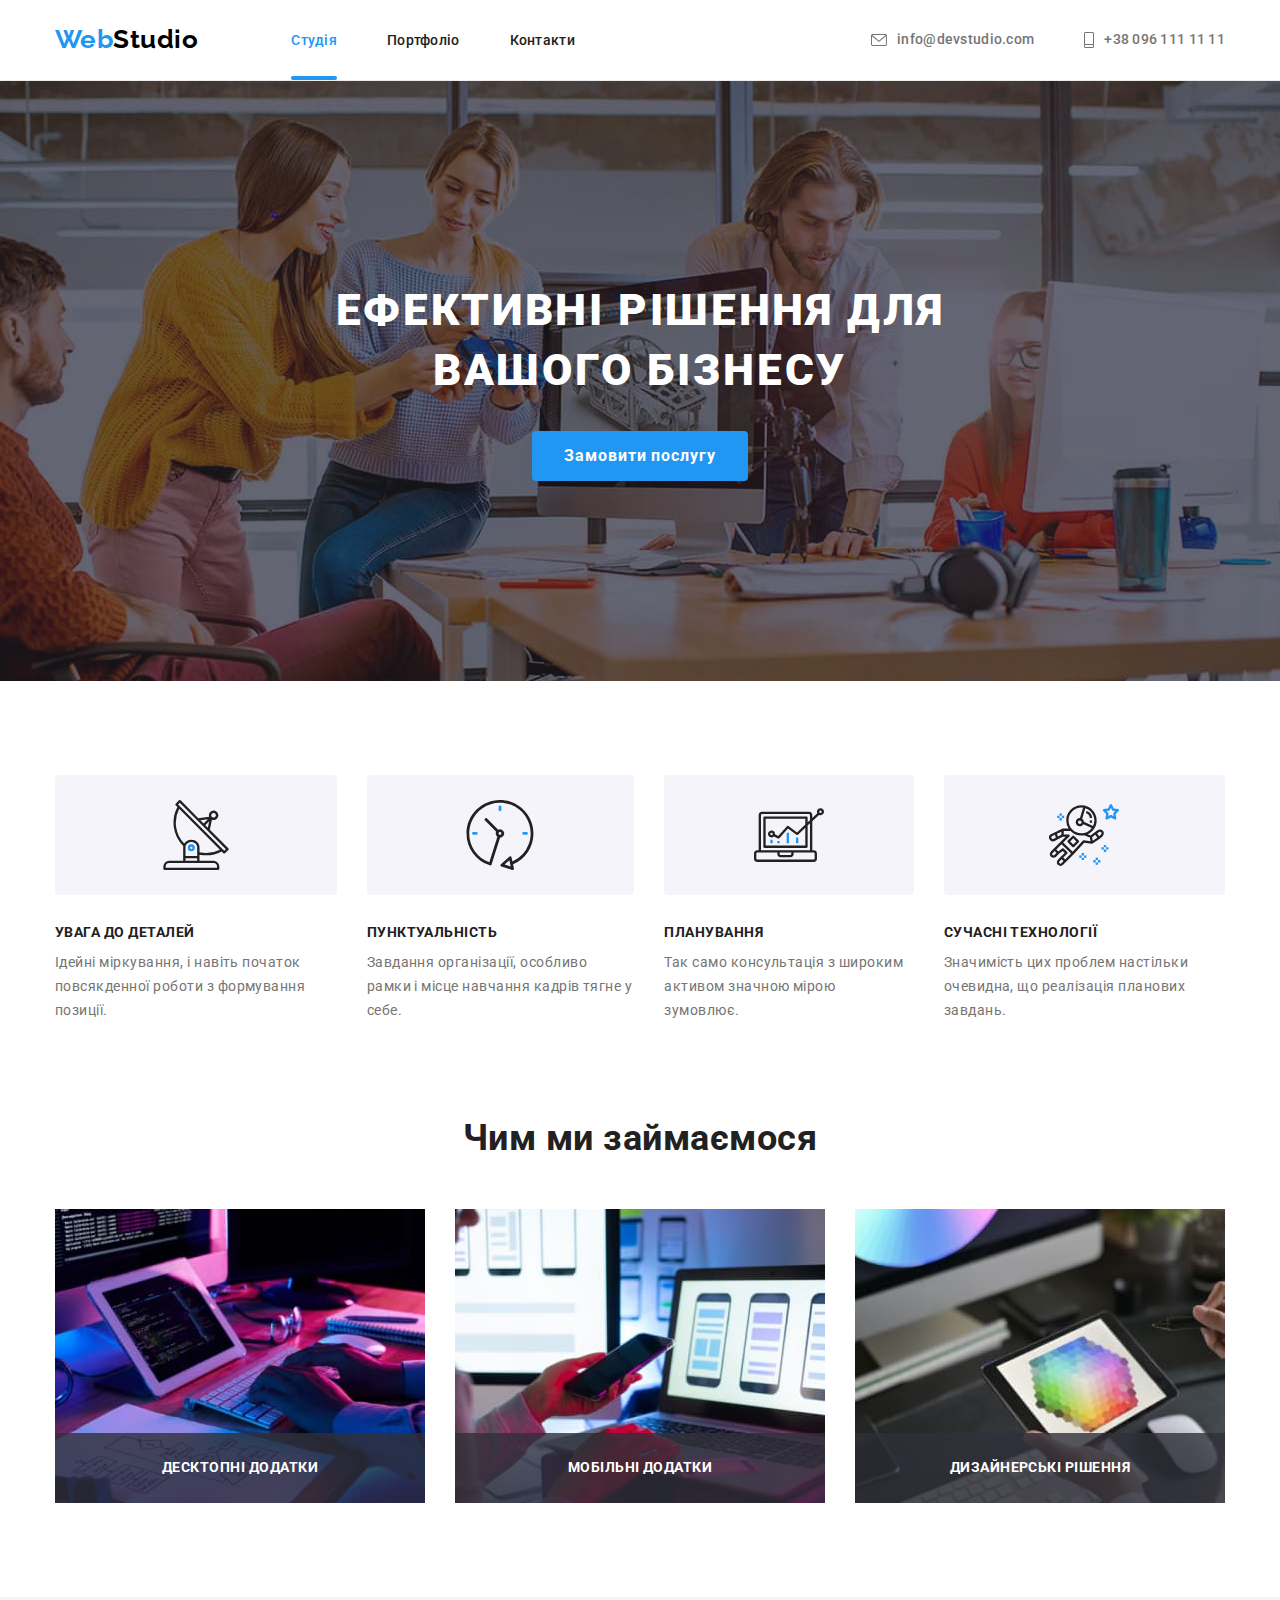
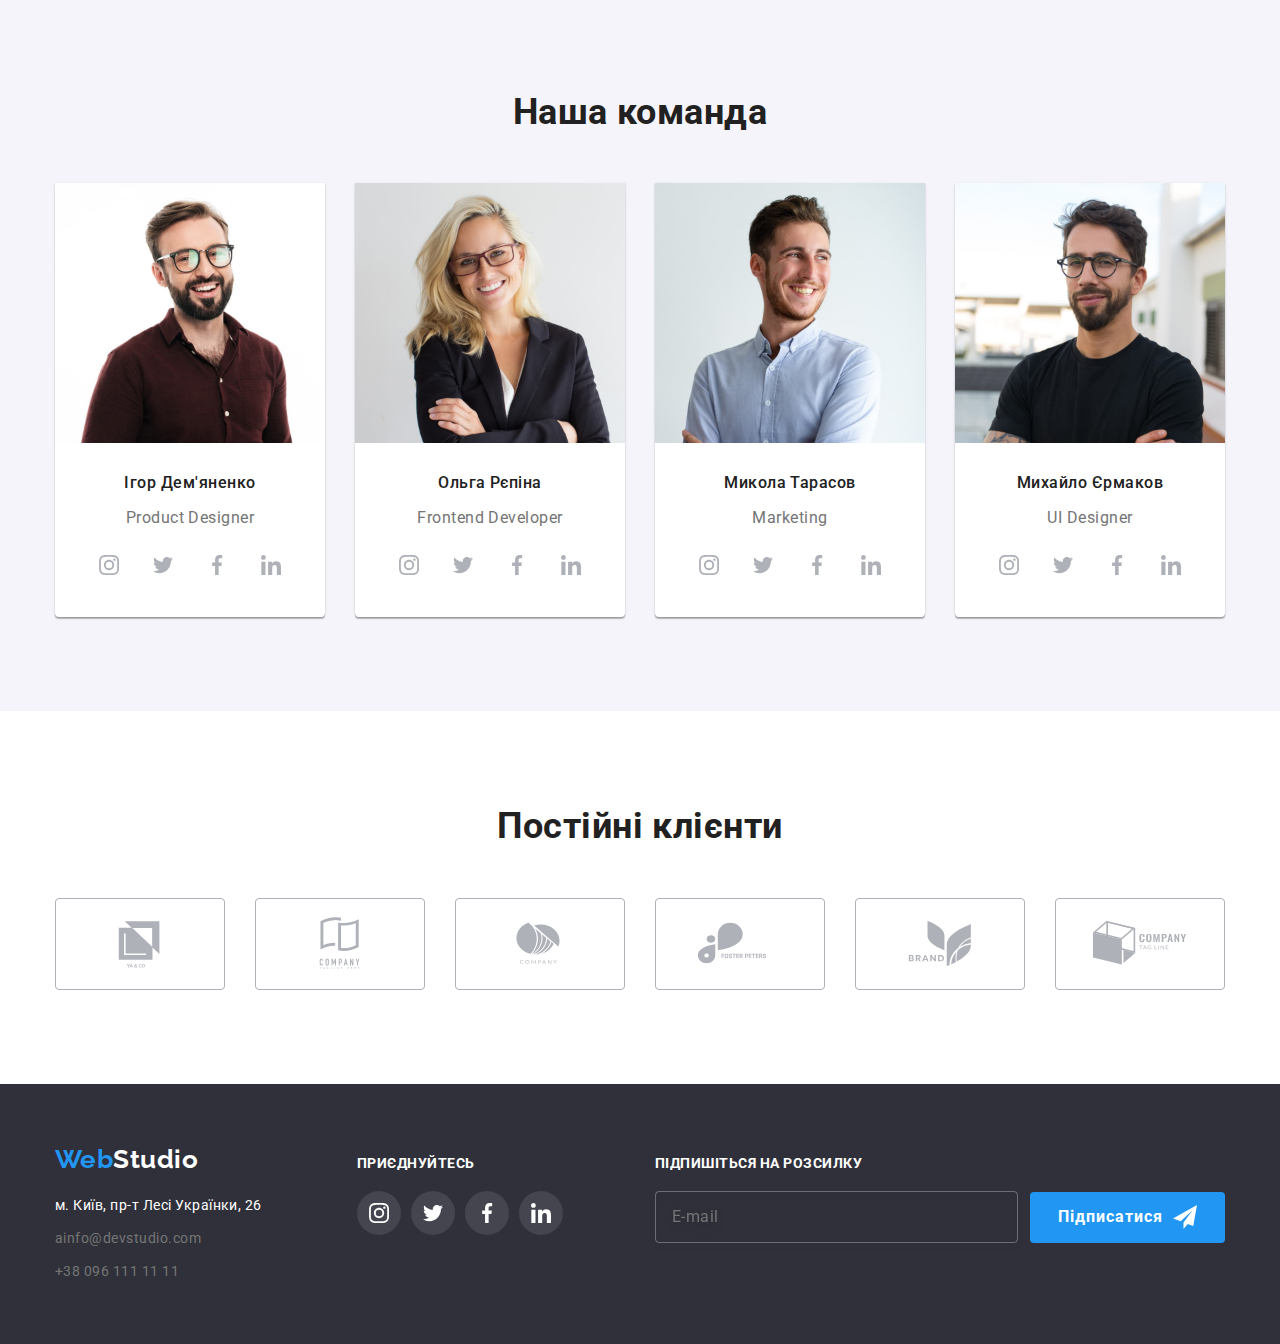
==== commit be74848c: "ДЗ 7+" ====
--- a/index.html
+++ b/index.html
@@ -17,7 +17,7 @@
   </head>
   <body>
     <header class="header">
-      <div class="container navigation">
+      <div class="container"><div class="header__navigation">
         <nav class="site-nav">
           <a href="./index.html" lang="en" class="logo header__logo">
             <span>Web</span><span class="logo__text-studio">Studio</span>
@@ -56,7 +56,8 @@
             >
           </li>
         </ul>
-      </div>
+      </div></div>
+      
     </header>
     <main>
       <section class="hero">
@@ -123,7 +124,7 @@
       </section>
       <section class="price-section">
         <div class="container">
-          <h2 class="section__title">Чим ми займаємося</h2>
+          <h2 class="section-title">Чим ми займаємося</h2>
           <ul class="price">
             <li class="price__item">
               <img
@@ -154,7 +155,7 @@
       </section>
       <section class="team-section">
         <div class="container">
-          <h2 class="section__title">Наша команда</h2>
+          <h2 class="section-title">Наша команда</h2>
           <ul class="team-section__list">
             <li class="team-cards">
               <img
@@ -329,7 +330,7 @@
       </section>
       <section>
         <div class="container">
-          <h2 class="section__title">Постійні клієнти</h2>
+          <h2 class="section-title">Постійні клієнти</h2>
           <ul class="clients">
             <li class="clients__item">
               <a class="clients__link" href=""
--- a/css/main.min.css
+++ b/css/main.min.css
@@ -1 +1 @@
-@font-face{font-family:"Roboto",sans-serif;src:url("../../fonts/Roboto-Black.woff2") format("woff2"),url("../../fonts/Roboto-Black.woff") format("woff");font-weight:900;font-style:normal;font-display:swap}@font-face{font-family:"Roboto",sans-serif;src:url("../../fonts/Roboto-Bold.woff2") format("woff2"),url("../../fonts/Roboto-Bold.woff") format("woff");font-weight:700;font-style:normal;font-display:swap}@font-face{font-family:"Raleway",sans-serif;src:url("../../fonts/Raleway-Bold.woff2") format("woff2"),url("../../fonts/Raleway-Bold.woff") format("woff");font-weight:700;font-style:normal;font-display:swap}@font-face{font-family:"Roboto",sans-serif;src:url("../../fonts/Roboto-Medium.woff2") format("woff2"),url("../../fonts/Roboto-Medium.woff") format("woff");font-weight:500;font-style:normal;font-display:swap}@font-face{font-family:"Roboto",sans-serif;src:url("../../fonts/Roboto-Regular.woff2") format("woff2"),url("../../fonts/Roboto-Regular.woff") format("woff");font-weight:400;font-style:normal;font-display:swap}.team-section__list,.team-cards__net,.price,.portfolio-list,.portfolio-buttons,.site-nav__list,.footer__follow-list,.footer__address-list,.contacts,.clients,.advantages__list{list-style:none;margin:0px;padding:0px}.visually-hidden{position:absolute;white-space:nowrap;width:1px;height:1px;overflow:hidden;border:0;padding:0;clip:rect(0 0 0 0);-webkit-clip-path:inset(50%);clip-path:inset(50%);margin:-1px}h1,h2,h3,h4,h5,h6,p{margin:0;padding:0}body{background-color:#fff;color:#757575;font-family:"Roboto",sans-serif;letter-spacing:.03em}.container{width:100%;max-width:1200px;margin:0 auto;padding-right:15px;padding-left:15px}img{display:block;max-width:100%;height:auto}.advantages{margin-right:auto;margin-left:auto;padding-top:94px;padding-bottom:94px}.advantages__list{display:flex}.advantages__icon-wrapper{display:flex;align-items:center;justify-content:center;width:100%;height:120px;margin-bottom:30px;background-color:#f5f4fa;border-radius:4px}.avantages__item{width:calc((100% - 90px)/4);margin-right:30px}.avantages__item:last-child{margin-right:0}.advantages__secondary-title{margin-top:0px;margin-bottom:10px;color:#212121;font-weight:700;font-size:14px;line-height:1.14;text-transform:uppercase}.advantages__text{margin:0px;font-size:14px;line-height:1.71}.backdrop{position:fixed;top:0;left:0;width:100vw;height:100vh;transform:scale(1);transition:transform 1000ms cubic-bezier(0.4, 0, 0.2, 1),opacity 1000ms cubic-bezier(0.4, 0, 0.2, 1);background-color:rgba(0,0,0,.2)}.backdrop.is-hidden{transform:scale(0);transition:transform 1000ms cubic-bezier(0.4, 0, 0.2, 1),opacity 1000ms cubic-bezier(0.4, 0, 0.2, 1),visibility 1000ms cubic-bezier(0.4, 0, 0.2, 1)}.button{text-align:center;font-family:"Roboto",sans-serif;font-style:normal;font-weight:700;font-size:16px;line-height:1.9;letter-spacing:.06em;transition:color 250ms cubic-bezier(0.4, 0, 0.2, 1),background-color 250ms cubic-bezier(0.4, 0, 0.2, 1),border-radius 250ms cubic-bezier(0.4, 0, 0.2, 1),box-shadow 250ms cubic-bezier(0.4, 0, 0.2, 1);border:0px solid rgba(0,0,0,0);border-radius:4px;color:#fff;background-color:#2196f3;outline:none;cursor:pointer}.hero__button{padding:10px 32px;margin:auto}.hero__button:hover,.hero__button:focus{background-color:#188ce8;box-shadow:0px 4px 4px rgba(0,0,0,.15)}.footer__button{display:flex;align-items:center;gap:10px;padding:10px 28px}.footer__button:hover,.footer__button:focus{background-color:#188ce8;box-shadow:0px 4px 4px rgba(0,0,0,.15)}.button-close{width:30px;height:30px;background:#fff;border:1px solid rgba(0,0,0,.1);border-radius:50%;color:#212121;outline:none;cursor:pointer}.modal__button-close{position:absolute;top:8px;right:8px}.button-close__icon{position:absolute;top:50%;left:50%;transform:translate(-50%, -50%);transition:fill 250ms cubic-bezier(0.4, 0, 0.2, 1),translate 250ms cubic-bezier(0.4, 0, 0.2, 1);fill:currentColor}.button-close:hover .button-close__icon,.button-close:focus .button-close__icon{fill:#2196f3}.modal__button{margin:auto;padding:10px 52px}.modal__button:hover,.modal__button:focus{background:#188ce8;box-shadow:0px 4px 4px rgba(0,0,0,.15)}.clients{display:flex;justify-content:center;gap:30px}.clients__item{width:calc((100% - 150px)/6);height:92px}.clients__link{display:flex;width:100%;height:100%;align-items:center;justify-content:center;border:1px solid #afb1b8;border-radius:4px;color:#afb1b8;transition:color 250ms cubic-bezier(0.4, 0, 0.2, 1),border-color 250ms cubic-bezier(0.4, 0, 0.2, 1)}.clients__icon{fill:currentColor}.clients__link:hover,.clients__link:focus{color:#2196f3;border-color:#2196f3}.contacts{display:flex;margin:0px;margin-left:auto;align-items:center}.contacts__item:not(:last-child){margin-right:50px}.contacts__link{display:flex;align-items:center;gap:10px;width:100%;height:100%;padding-top:32px;padding-bottom:32px;transition:color 250ms cubic-bezier(0.4, 0, 0.2, 1);color:#757575;font-weight:500;font-size:14px;line-height:1.14;letter-spacing:.02em;text-decoration:none;cursor:pointer}.contacts__icon{fill:currentColor}.contacts__link:hover,.contacts__link:focus{color:#2196f3}.footer{padding-top:60px;padding-bottom:60px;background-color:#2f303a}.footer__container{display:flex;align-items:baseline}.footer__address-wrapper{margin-right:70px}.footer__maps-link{padding-right:25px}.footer__maps-link,.footer__contact-link{display:inline-block}.footer__maps-link{transition:color 250ms cubic-bezier(0.4, 0, 0.2, 1);color:#fff;font-style:normal;font-weight:400;font-size:14px;line-height:1.71;text-decoration:none;cursor:pointer}.footer__contact-link{transition:color 250ms cubic-bezier(0.4, 0, 0.2, 1);color:#757575;font-style:normal;font-weight:400;font-size:14px;line-height:1.71;text-decoration:none;cursor:pointer}.footer__address-item:not(:last-child){margin-bottom:9px}.footer__maps-link:hover,.footer__contact-link:hover{color:#2196f3}.footer-maps-link:focus,.footer-contact-link:focus{color:#2196f3}.footer__follow-list{display:flex}.footer__folow-title{margin-top:0;margin-bottom:20px;font-weight:700;font-size:14px;line-height:1.14;text-transform:uppercase;color:#fff}.footer__follow-item{display:flex;width:44px;height:44px}.footer__follow-link{display:flex;width:100%;height:100%;align-items:center;justify-content:center;transition:color 250ms cubic-bezier(0.4, 0, 0.2, 1),background-color 250ms cubic-bezier(0.4, 0, 0.2, 1);border-radius:50%;background-color:rgba(255,255,255,.1);color:#fff;cursor:pointer}.footer__follow-list{display:flex;gap:10px}.footer__follow-icon{fill:currentColor}.footer__follow-link:hover,.footer__follow-link:focus{color:#fff;background-color:#2196f3}.footer__subscribe{display:flex;align-items:flex-end;justify-content:flex-end;gap:12px;margin-left:auto}.footer__subscribe-title{margin-bottom:20px;font-weight:700;font-size:14px;line-height:16px;text-transform:uppercase;color:#fff}.footer__subscribe-block{width:570px;margin-left:auto}.footer__subscribe-label{width:100%}.footer__subscribe-email{padding:15px 16px 15px 16px;width:100%;transition:border-color 250ms cubic-bezier(0.4, 0, 0.2, 1);background-color:rgba(0,0,0,0);font-size:16px;line-height:1.25;letter-spacing:.03em;color:var(--primary-white-color);border:1px solid rgba(255,255,255,.3);filter:drop-shadow(0px 4px 4px rgba(0, 0, 0, 0.15));border-radius:4px;outline:none}.footer__subscribe-email:hover,.footer__subscribe-email:focus{border-color:#2196f3}.footer__subscribe-icon{fill:currentColor}.header{border-bottom:1px solid #ececec}.navigation{display:flex}.site-nav{display:flex;align-items:center}.site-nav__list{display:flex;align-items:center}.site-nav__item:not(:last-child){margin-right:50px}.site-nav__link{position:relative;padding-top:32px;padding-bottom:32px;transition:color 250ms cubic-bezier(0.4, 0, 0.2, 1);color:#212121;font-family:"Roboto",sans-serif;font-weight:500;font-size:14px;line-height:1.14;letter-spacing:.02em;text-decoration:none;cursor:pointer}.site-nav__link:hover,.site-nav__link:focus{color:#2196f3}.site-nav__link--current{color:#2196f3}.site-nav__link--current:after{position:absolute;bottom:0;display:block;content:"";width:100%;height:4px;background-color:#2196f3;border-radius:2px}.hero{margin-right:auto;margin-left:auto;width:100%;max-width:1600px;padding-top:200px;padding-bottom:200px;background-color:#2f303a;background-image:linear-gradient(rgba(47, 48, 58, 0.4), rgba(47, 48, 58, 0.4)),url(../images/herobg.jpg);background-repeat:no-repeat;background-position:center;text-align:center}.hero__title{height:120px;width:696px;margin:0 auto;margin-bottom:30px;color:#fff;font-weight:900;font-size:44px;line-height:1.36;letter-spacing:.06em;text-transform:uppercase}.hero-button{padding:10px 32px;border:0px solid rgba(0,0,0,0);border-radius:4px;transition:background-color 250ms cubic-bezier(0.4, 0, 0.2, 1),box-shadow 250ms cubic-bezier(0.4, 0, 0.2, 1);background-color:#2196f3;color:#fff;font-style:inherit;font-weight:700;font-size:16px;line-height:1.9;letter-spacing:.06em;cursor:pointer}.logo{display:inline-block;font-family:"Raleway",sans-serif;font-weight:700;font-size:26px;line-height:1.19;color:#2196f3;text-decoration:none;cursor:pointer}.logo__text-studio{color:#000}.header__logo{padding-top:24px;padding-bottom:25px;margin-right:93px}.footer__logo{margin-bottom:20px}.logo__text-studio--white{color:#fff}.modal{position:absolute;top:50%;left:50%;transform:translate(-50%, -50%);width:528px;height:581px;padding:40px;background:#fff;box-shadow:0px 1px 3px rgba(0,0,0,.12),0px 1px 1px rgba(0,0,0,.14),0px 2px 1px rgba(0,0,0,.2);border-radius:4px}.modal__form{display:flex;flex-direction:column}.modal__title{margin-bottom:12px;font-weight:700;font-size:20px;line-height:1.15;text-align:center;color:#212121}.modal__label{margin-bottom:10px;font-size:12px;line-height:1.16;letter-spacing:.01em;color:#757575}.modal__label-comment{margin-bottom:20px;font-size:12px;line-height:1.16;letter-spacing:.01em;color:#757575}.modal__input{width:100%;height:40px;padding-right:12px;padding-left:42px;transition:fill 250ms cubic-bezier(0.4, 0, 0.2, 1),border-color 250ms cubic-bezier(0.4, 0, 0.2, 1);border:1px solid rgba(33,33,33,.2);border-radius:4px;outline:none}.modal__input-wrapper{position:relative;display:block;width:100%;margin-top:4px}.modal__input-icon{position:absolute;top:50%;left:12px;transform:translateY(-50%);transition:fill 250ms cubic-bezier(0.4, 0, 0.2, 1),border-color 250ms cubic-bezier(0.4, 0, 0.2, 1)}.modal__input:focus,.modal__input:focus+.modal__input-icon{border-color:#2196f3;fill:#2196f3}.modal__comment{display:block;width:100%;height:120px;margin-top:4px;padding:12px 16px;resize:none;transition:fill 250ms cubic-bezier(0.4, 0, 0.2, 1),border-color 250ms cubic-bezier(0.4, 0, 0.2, 1);border:1px solid rgba(33,33,33,.2);border-radius:4px;outline:none}.modal__comment:focus{border-color:#2196f3;fill:#2196f3}.modal__comment:-moz-placeholder-shown{color:rgba(117,117,117,.5)}.modal__comment:-ms-input-placeholder{color:rgba(117,117,117,.5)}.modal__comment:placeholder-shown{color:rgba(117,117,117,.5)}.modal__checkbox-label{display:flex;align-items:center;justify-content:center;gap:7px;margin-bottom:30px;font-size:14px;line-height:1.71;color:#757575}.modal__checkbox{-webkit-appearance:none;-moz-appearance:none;appearance:none}.modal__checbox-castom{position:relative;display:flex;justify-content:center;align-items:center;width:16px;height:15px;border:2px solid #212121;transition:background-color 250ms cubic-bezier(0.4, 0, 0.2, 1),border-color 250ms cubic-bezier(0.4, 0, 0.2, 1);border-radius:2px;cursor:pointer}.modal__checkbox-icon{fill:#fff;border-radius:2px}.modal__checkbox:checked+.modal__checbox-castom{background-color:#2196f3;border-color:rgba(0,0,0,0)}.modal__checkbox-link{color:#2196f3;text-decoration:underline;outline:none}.modal__checkbox-link:focus{border:1px solid #2196f3;border-radius:2px;z-index:1}.is-hidden{visibility:hidden;opacity:0;pointer-events:none}.portfolio-buttons{display:flex;justify-content:center;gap:8px;margin-bottom:50px;background:#fff}.portfolio-button__filter{padding:6px 22px;text-align:center;font-family:"Roboto",sans-serif;font-style:normal;font-family:inherit;font-weight:500;font-size:16px;line-height:1.62;transition:color 250ms cubic-bezier(0.4, 0, 0.2, 1),background-color 250ms cubic-bezier(0.4, 0, 0.2, 1),border-radius 250ms cubic-bezier(0.4, 0, 0.2, 1),box-shadow 250ms cubic-bezier(0.4, 0, 0.2, 1);border:0px solid rgba(0,0,0,0);border-radius:4px;color:#212121;background-color:#f5f4fa;outline:none;cursor:pointer}.portfolio-buttons__portfolio-button__filter{padding-right:25px;padding-left:25px}.portfolio-button__filter:hover,.portfolio-button__filter:focus{color:#fff;background-color:#2196f3;border-radius:4px;box-shadow:0px 3px 1px rgba(0,0,0,.1),0px 1px 2px rgba(0,0,0,.08),0px 2px 2px rgba(0,0,0,.12)}.portfolio-card__link{display:block;text-decoration:none;color:inherit;transition:box-shadow 250ms cubic-bezier(0.4, 0, 0.2, 1)}.portfolio-card__sub{position:relative;overflow:hidden}.portfolio-card__sub-overlay{position:absolute;transform:translateY(101%);transition:transform 250ms cubic-bezier(0.4, 0, 0.2, 1),opacity 250ms cubic-bezier(0.4, 0, 0.2, 1);opacity:0;pointer-events:none;width:100%;height:100%;padding:63px 24px;background-color:rgba(33,150,243,.9)}.portfolio-card__sub-text{font-size:18px;line-height:1.5;color:#fff}.portfolio-card__link:hover .portfolio-card__sub-overlay,.portfolio-card__link:focus .portfolio-card__sub-overlay{transform:translate(0);opacity:1}.portfolio-card__link:hover,.portfolio-card__link:focus{box-shadow:0px 1px 1px rgba(0,0,0,.12),0px 4px 4px rgba(0,0,0,.06),1px 4px 6px rgba(0,0,0,.16)}.portfolio-card{position:relative;width:calc((100% - 60px)/3);border:1px solid #eee}.portfolio-card:not(:nth-child(3n)){margin-right:30px}.portfolio-card:not(:nth-last-child(-n+3)){margin-bottom:30px}.portfolio-card__title{margin-top:0px;margin-bottom:4px;color:#212121;font-weight:700;font-size:18px;line-height:2;letter-spacing:.06em}.portfolio-card__text{margin:0px;font-size:16px;line-height:1.9}.portfolio-card__text-wrapper{padding:20px 24px}.portfolio-list{display:flex;flex-wrap:wrap}.price-section{padding-top:0}.price{display:flex}.price__item{position:relative;width:calc((100% - 60px)/3)}.price__item:not(:last-child){margin-right:30px}.price__title-wrapper{position:absolute;bottom:0;display:flex;justify-content:center;align-items:center;width:100%;height:70px;color:#fff;background:rgba(47,48,58,.8)}.price__title{font-style:normal;font-weight:700;font-size:14px;line-height:1.14;text-transform:uppercase}section{margin-right:auto;margin-left:auto;padding-top:94px;padding-bottom:94px}.section__title{margin-top:0px;margin-bottom:50px;color:#212121;font-weight:700;font-size:36px;line-height:1.17;text-align:center}.team-cards{background:#fff;width:calc((100% - 90px)/4);box-shadow:0px 1px 3px rgba(0,0,0,.12),0px 1px 1px rgba(0,0,0,.14),0px 2px 1px rgba(0,0,0,.2);border-radius:0px 0px 4px 4px}.team-cards:not(:last-child){margin-right:30px}.team-cards__text-wrapper{padding-top:30px;padding-bottom:30px;text-align:center}.team-cards__title{margin-top:0px;margin-bottom:10px;color:#212121;font-weight:500;font-size:16px;line-height:1.19;text-align:center}.team-cards__text{margin:16px;font-size:16px;line-height:1.19;text-align:center}.team-cards__net{display:flex;justify-content:center;gap:10px}.team-cards__link{display:flex;width:44px;height:44px;align-items:center;justify-content:center;border-radius:50%;color:#afb1b8;cursor:pointer;transition:color 250ms cubic-bezier(0.4, 0, 0.2, 1),background-color 250ms cubic-bezier(0.4, 0, 0.2, 1)}.team-cards__icon{fill:currentColor}.team-cards__link:hover,.team-cards__link:focus{color:#fff;background-color:#2196f3}.team-section{background-color:#f5f4fa}.team-section__list{display:flex}/*# sourceMappingURL=main.min.css.map */+@font-face{font-family:"Roboto",sans-serif;src:url("../../fonts/Roboto-Black.woff2") format("woff2"),url("../../fonts/Roboto-Black.woff") format("woff");font-weight:900;font-style:normal;font-display:swap}@font-face{font-family:"Roboto",sans-serif;src:url("../../fonts/Roboto-Bold.woff2") format("woff2"),url("../../fonts/Roboto-Bold.woff") format("woff");font-weight:700;font-style:normal;font-display:swap}@font-face{font-family:"Raleway",sans-serif;src:url("../../fonts/Raleway-Bold.woff2") format("woff2"),url("../../fonts/Raleway-Bold.woff") format("woff");font-weight:700;font-style:normal;font-display:swap}@font-face{font-family:"Roboto",sans-serif;src:url("../../fonts/Roboto-Medium.woff2") format("woff2"),url("../../fonts/Roboto-Medium.woff") format("woff");font-weight:500;font-style:normal;font-display:swap}@font-face{font-family:"Roboto",sans-serif;src:url("../../fonts/Roboto-Regular.woff2") format("woff2"),url("../../fonts/Roboto-Regular.woff") format("woff");font-weight:400;font-style:normal;font-display:swap}.team-section__list,.team-cards__net,.price,.portfolio-list,.portfolio-buttons,.contacts,.site-nav__list,.footer__follow-list,.footer__address-list,.clients,.advantages__list{list-style:none;margin:0px;padding:0px}.visually-hidden{position:absolute;white-space:nowrap;width:1px;height:1px;overflow:hidden;border:0;padding:0;clip:rect(0 0 0 0);-webkit-clip-path:inset(50%);clip-path:inset(50%);margin:-1px}h1,h2,h3,h4,h5,h6,p{margin:0;padding:0}body{background-color:#fff;color:#757575;font-family:"Roboto",sans-serif;letter-spacing:.03em}.container{width:100%;max-width:1200px;margin:0 auto;padding-right:15px;padding-left:15px}img{display:block;max-width:100%;height:auto}.advantages{margin-right:auto;margin-left:auto;padding-top:94px;padding-bottom:94px}.advantages__list{display:flex;gap:30px}.advantages__icon-wrapper{display:flex;align-items:center;justify-content:center;width:100%;height:120px;margin-bottom:30px;background-color:#f5f4fa;border-radius:4px}.advantages__item{width:calc((100% - 90px)/4);margin-right:30px}.advantages__item:last-child{margin-right:0}.advantages__secondary-title{margin-top:0px;margin-bottom:10px;color:#212121;font-weight:700;font-size:14px;line-height:1.14;text-transform:uppercase}.advantages__text{margin:0px;font-size:14px;line-height:1.71}.backdrop{position:fixed;top:0;left:0;width:100vw;height:100vh;transform:scale(1);transition:transform 1000ms cubic-bezier(0.4, 0, 0.2, 1),opacity 1000ms cubic-bezier(0.4, 0, 0.2, 1);background-color:rgba(0,0,0,.2)}.backdrop.is-hidden{transform:scale(0);transition:transform 1000ms cubic-bezier(0.4, 0, 0.2, 1),opacity 1000ms cubic-bezier(0.4, 0, 0.2, 1),visibility 1000ms cubic-bezier(0.4, 0, 0.2, 1)}.button{text-align:center;font-family:"Roboto",sans-serif;font-style:normal;font-weight:700;font-size:16px;line-height:1.9;letter-spacing:.06em;transition:color 250ms cubic-bezier(0.4, 0, 0.2, 1),background-color 250ms cubic-bezier(0.4, 0, 0.2, 1),border-radius 250ms cubic-bezier(0.4, 0, 0.2, 1),box-shadow 250ms cubic-bezier(0.4, 0, 0.2, 1);border:0px solid rgba(0,0,0,0);border-radius:4px;color:#fff;background-color:#2196f3;outline:none;cursor:pointer}.hero__button{padding:10px 32px;margin:auto}.hero__button__button:hover,.hero__button__button:focus{background-color:#188ce8;box-shadow:0px 4px 4px rgba(0,0,0,.15)}.footer__button{display:flex;align-items:center;gap:10px;padding:10px 28px}.footer__button__button:hover,.footer__button__button:focus{background-color:#188ce8;box-shadow:0px 4px 4px rgba(0,0,0,.15)}.button-close{width:30px;height:30px;background:#fff;border:1px solid rgba(0,0,0,.1);border-radius:50%;color:#212121;outline:none;cursor:pointer}.modal__ .button-close{position:absolute;top:8px;right:8px}.button-close__icon{position:absolute;top:50%;left:50%;transform:translate(-50%, -50%);transition:fill 250ms cubic-bezier(0.4, 0, 0.2, 1),translate 250ms cubic-bezier(0.4, 0, 0.2, 1);fill:currentColor}.button-close:hover .button-close__icon,.button-close:focus .button-close__icon{fill:#2196f3}.modal__button{margin:auto;padding:10px 52px}.modal__button__button:hover,.modal__button__button:focus{background:#188ce8;box-shadow:0px 4px 4px rgba(0,0,0,.15)}.clients{display:flex;justify-content:center;gap:30px}.clients__item{width:calc((100% - 150px)/6);height:92px}.clients__link{display:flex;width:100%;height:100%;align-items:center;justify-content:center;border:1px solid #afb1b8;border-radius:4px;color:#afb1b8;transition:color 250ms cubic-bezier(0.4, 0, 0.2, 1),border-color 250ms cubic-bezier(0.4, 0, 0.2, 1)}.clients__icon{fill:currentColor}.clients__link:hover,.clients__link:focus{color:#2196f3;border-color:#2196f3}.footer{padding-top:60px;padding-bottom:60px;background-color:#2f303a}.footer__container{display:flex;align-items:baseline}.footer__address-wrapper{margin-right:70px}.footer__maps-link{padding-right:25px}.footer__maps-link,.footer__contact-link{display:inline-block}.footer__maps-link{transition:color 250ms cubic-bezier(0.4, 0, 0.2, 1);color:#fff;font-style:normal;font-weight:400;font-size:14px;line-height:1.71;text-decoration:none;cursor:pointer}.footer__contact-link{transition:color 250ms cubic-bezier(0.4, 0, 0.2, 1);color:#757575;font-style:normal;font-weight:400;font-size:14px;line-height:1.71;text-decoration:none;cursor:pointer}.footer__address-item:not(:last-child){margin-bottom:9px}.footer__maps-link:hover,.footer__contact-link:hover{color:#2196f3}.footer__maps-link:focus,.footer__contact-link:focus{color:#2196f3}.footer__follow-list{display:flex}.footer__folow-title{margin-top:0;margin-bottom:20px;font-weight:700;font-size:14px;line-height:1.14;text-transform:uppercase;color:#fff}.footer__follow-item{display:flex;width:44px;height:44px}.footer__follow-link{display:flex;width:100%;height:100%;align-items:center;justify-content:center;transition:color 250ms cubic-bezier(0.4, 0, 0.2, 1),background-color 250ms cubic-bezier(0.4, 0, 0.2, 1);border-radius:50%;background-color:rgba(255,255,255,.1);color:#fff;cursor:pointer}.footer__follow-list{display:flex;gap:10px}.footer__follow-icon{fill:currentColor}.footer__follow-link:hover,.footer__follow-link:focus{color:#fff;background-color:#2196f3}.footer__subscribe{display:flex;align-items:flex-end;justify-content:flex-end;gap:12px;margin-left:auto}.footer__subscribe-title{margin-bottom:20px;font-weight:700;font-size:14px;line-height:16px;text-transform:uppercase;color:#fff}.footer__subscribe-block{width:570px;margin-left:auto}.footer__subscribe-label{width:100%}.footer__subscribe-email{padding:15px 16px 15px 16px;width:100%;transition:border-color 250ms cubic-bezier(0.4, 0, 0.2, 1);background-color:rgba(0,0,0,0);font-size:16px;line-height:1.25;letter-spacing:.03em;color:var(--primary-white-color);border:1px solid rgba(255,255,255,.3);filter:drop-shadow(0px 4px 4px rgba(0, 0, 0, 0.15));border-radius:4px;outline:none}.footer__subscribe-email:hover,.footer__subscribe-email:focus{border-color:#2196f3}.footer__subscribe-icon{fill:currentColor}.header{border-bottom:1px solid #ececec}.header__navigation{display:flex}.site-nav{display:flex;align-items:center}.site-nav__list{display:flex;align-items:center}.site-nav__item:not(:last-child){margin-right:50px}.site-nav__link{position:relative;padding-top:32px;padding-bottom:32px;transition:color 250ms cubic-bezier(0.4, 0, 0.2, 1);color:#212121;font-family:"Roboto",sans-serif;font-weight:500;font-size:14px;line-height:1.14;letter-spacing:.02em;text-decoration:none;cursor:pointer}.site-nav__link:hover,.site-nav__link:focus{color:#2196f3}.site-nav__link--current{color:#2196f3}.site-nav__link--current:after{position:absolute;bottom:0;display:block;content:"";width:100%;height:4px;background-color:#2196f3;border-radius:2px}.contacts{display:flex;margin:0px;margin-left:auto;align-items:center}.contacts__item:not(:last-child){margin-right:50px}.contacts__link{display:flex;align-items:center;gap:10px;width:100%;height:100%;padding-top:32px;padding-bottom:32px;transition:color 250ms cubic-bezier(0.4, 0, 0.2, 1);color:#757575;font-weight:500;font-size:14px;line-height:1.14;letter-spacing:.02em;text-decoration:none;cursor:pointer}.contacts__icon{fill:currentColor}.contacts__link:hover,.contacts__link:focus{color:#2196f3}.hero{margin-right:auto;margin-left:auto;width:100%;max-width:1600px;padding-top:200px;padding-bottom:200px;background-color:#2f303a;background-image:linear-gradient(rgba(47, 48, 58, 0.4), rgba(47, 48, 58, 0.4)),url(../images/herobg.jpg);background-repeat:no-repeat;background-position:center;text-align:center}.hero__title{height:120px;width:696px;margin:0 auto;margin-bottom:30px;color:#fff;font-weight:900;font-size:44px;line-height:1.36;letter-spacing:.06em;text-transform:uppercase}.logo{display:inline-block;font-family:"Raleway",sans-serif;font-weight:700;font-size:26px;line-height:1.19;color:#2196f3;text-decoration:none;cursor:pointer}.logo__text-studio{color:#000}.logo__text-studio--white{color:#fff}.header__logo{padding-top:24px;padding-bottom:25px;margin-right:93px}.footer__logo{margin-bottom:20px}.modal{position:absolute;top:50%;left:50%;transform:translate(-50%, -50%);width:528px;height:581px;padding:40px;background:#fff;box-shadow:0px 1px 3px rgba(0,0,0,.12),0px 1px 1px rgba(0,0,0,.14),0px 2px 1px rgba(0,0,0,.2);border-radius:4px}.modal__form{display:flex;flex-direction:column}.modal__title{margin-bottom:12px;font-weight:700;font-size:20px;line-height:1.15;text-align:center;color:#212121}.modal__label{margin-bottom:10px;font-size:12px;line-height:1.16;letter-spacing:.01em;color:#757575}.modal__label-comment{margin-bottom:20px;font-size:12px;line-height:1.16;letter-spacing:.01em;color:#757575}.modal__input{width:100%;height:40px;padding-right:12px;padding-left:42px;transition:fill 250ms cubic-bezier(0.4, 0, 0.2, 1),border-color 250ms cubic-bezier(0.4, 0, 0.2, 1);border:1px solid rgba(33,33,33,.2);border-radius:4px;outline:none}.modal__input-wrapper{position:relative;display:block;width:100%;margin-top:4px}.modal__input-icon{position:absolute;top:50%;left:12px;transform:translateY(-50%);transition:fill 250ms cubic-bezier(0.4, 0, 0.2, 1),border-color 250ms cubic-bezier(0.4, 0, 0.2, 1)}.modal__input:focus,.modal__input:focus+.modal__input-icon{border-color:#2196f3;fill:#2196f3}.modal__comment{display:block;width:100%;height:120px;margin-top:4px;padding:12px 16px;resize:none;transition:fill 250ms cubic-bezier(0.4, 0, 0.2, 1),border-color 250ms cubic-bezier(0.4, 0, 0.2, 1);border:1px solid rgba(33,33,33,.2);border-radius:4px;outline:none}.modal__comment:focus{border-color:#2196f3;fill:#2196f3}.modal__comment:-moz-placeholder-shown{color:rgba(117,117,117,.5)}.modal__comment:-ms-input-placeholder{color:rgba(117,117,117,.5)}.modal__comment:placeholder-shown{color:rgba(117,117,117,.5)}.modal__checkbox-label{display:flex;align-items:center;justify-content:center;gap:7px;margin-bottom:30px;font-size:14px;line-height:1.71;color:#757575}.modal__checkbox{-webkit-appearance:none;-moz-appearance:none;appearance:none}.modal__checbox-castom{position:relative;display:flex;justify-content:center;align-items:center;width:16px;height:15px;border:2px solid #212121;transition:background-color 250ms cubic-bezier(0.4, 0, 0.2, 1),border-color 250ms cubic-bezier(0.4, 0, 0.2, 1);border-radius:2px;cursor:pointer}.modal__checkbox-icon{fill:#fff;border-radius:2px}.modal__checkbox:checked+.modal__checbox-castom{background-color:#2196f3;border-color:rgba(0,0,0,0)}.modal__checkbox-link{color:#2196f3;text-decoration:underline;outline:none}.modal__checkbox-link:focus{border:1px solid #2196f3;border-radius:2px;z-index:1}.is-hidden{visibility:hidden;opacity:0;pointer-events:none}.portfolio-buttons{display:flex;justify-content:center;gap:8px;margin-bottom:50px;background:#fff}.portfolio-buttons__filter{padding:6px 22px;text-align:center;font-family:"Roboto",sans-serif;font-style:normal;font-family:inherit;font-weight:500;font-size:16px;line-height:1.62;transition:color 250ms cubic-bezier(0.4, 0, 0.2, 1),background-color 250ms cubic-bezier(0.4, 0, 0.2, 1),border-radius 250ms cubic-bezier(0.4, 0, 0.2, 1),box-shadow 250ms cubic-bezier(0.4, 0, 0.2, 1);border:0px solid rgba(0,0,0,0);border-radius:4px;color:#212121;background-color:#f5f4fa;outline:none;cursor:pointer}.portfolio-buttons__filter--unusual-padding{padding-right:25px;padding-left:25px}.portfolio-buttons__filter:hover,.portfolio-buttons__filter:focus{color:#fff;background-color:#2196f3;border-radius:4px;box-shadow:0px 3px 1px rgba(0,0,0,.1),0px 1px 2px rgba(0,0,0,.08),0px 2px 2px rgba(0,0,0,.12)}.portfolio-card{position:relative;width:calc((100% - 60px)/3);border:1px solid #eee}.portfolio-card__link{display:block;text-decoration:none;color:inherit;transition:box-shadow 250ms cubic-bezier(0.4, 0, 0.2, 1)}.portfolio-card__sub{position:relative;overflow:hidden}.portfolio-card__sub-overlay{position:absolute;transform:translateY(101%);transition:transform 250ms cubic-bezier(0.4, 0, 0.2, 1),opacity 250ms cubic-bezier(0.4, 0, 0.2, 1);opacity:0;pointer-events:none;width:100%;height:100%;padding:63px 24px;background-color:rgba(33,150,243,.9)}.portfolio-card__sub-text{font-size:18px;line-height:1.5;color:#fff}.portfolio-card__link:hover .portfolio-card__sub-overlay,.portfolio-card__link:focus .portfolio-card__sub-overlay{transform:translate(0);opacity:1}.portfolio-card__link:hover,.portfolio-card__link:focus{box-shadow:0px 1px 1px rgba(0,0,0,.12),0px 4px 4px rgba(0,0,0,.06),1px 4px 6px rgba(0,0,0,.16)}.portfolio-card:not(:nth-child(3n)){margin-right:30px}.portfolio-card:not(:nth-last-child(-n+3)){margin-bottom:30px}.portfolio-card__title{margin-top:0px;margin-bottom:4px;color:#212121;font-weight:700;font-size:18px;line-height:2;letter-spacing:.06em}.portfolio-card__text{margin:0px;font-size:16px;line-height:1.9}.portfolio-card__text-wrapper{padding:20px 24px}.portfolio-list{display:flex;flex-wrap:wrap}.price-section{padding-top:0}.price{display:flex}.price__item{position:relative;width:calc((100% - 60px)/3)}.price__item:not(:last-child){margin-right:30px}.price__title-wrapper{position:absolute;bottom:0;display:flex;justify-content:center;align-items:center;width:100%;height:70px;color:#fff;background:rgba(47,48,58,.8)}.price__title{font-style:normal;font-weight:700;font-size:14px;line-height:1.14;text-transform:uppercase}section{margin-right:auto;margin-left:auto;padding-top:94px;padding-bottom:94px}.section-title{margin-top:0px;margin-bottom:50px;color:#212121;font-weight:700;font-size:36px;line-height:1.17;text-align:center}.team-cards{background:#fff;width:calc((100% - 90px)/4);box-shadow:0px 1px 3px rgba(0,0,0,.12),0px 1px 1px rgba(0,0,0,.14),0px 2px 1px rgba(0,0,0,.2);border-radius:0px 0px 4px 4px}.team-cards:not(:last-child){margin-right:30px}.team-cards__text-wrapper{padding-top:30px;padding-bottom:30px;text-align:center}.team-cards__title{margin-top:0px;margin-bottom:10px;color:#212121;font-weight:500;font-size:16px;line-height:1.19;text-align:center}.team-cards__text{margin:16px;font-size:16px;line-height:1.19;text-align:center}.team-cards__net{display:flex;justify-content:center;gap:10px}.team-cards__link{display:flex;width:44px;height:44px;align-items:center;justify-content:center;border-radius:50%;color:#afb1b8;cursor:pointer;transition:color 250ms cubic-bezier(0.4, 0, 0.2, 1),background-color 250ms cubic-bezier(0.4, 0, 0.2, 1)}.team-cards__icon{fill:currentColor}.team-cards__link:hover,.team-cards__link:focus{color:#fff;background-color:#2196f3}.team-section{background-color:#f5f4fa}.team-section__list{display:flex}/*# sourceMappingURL=main.min.css.map */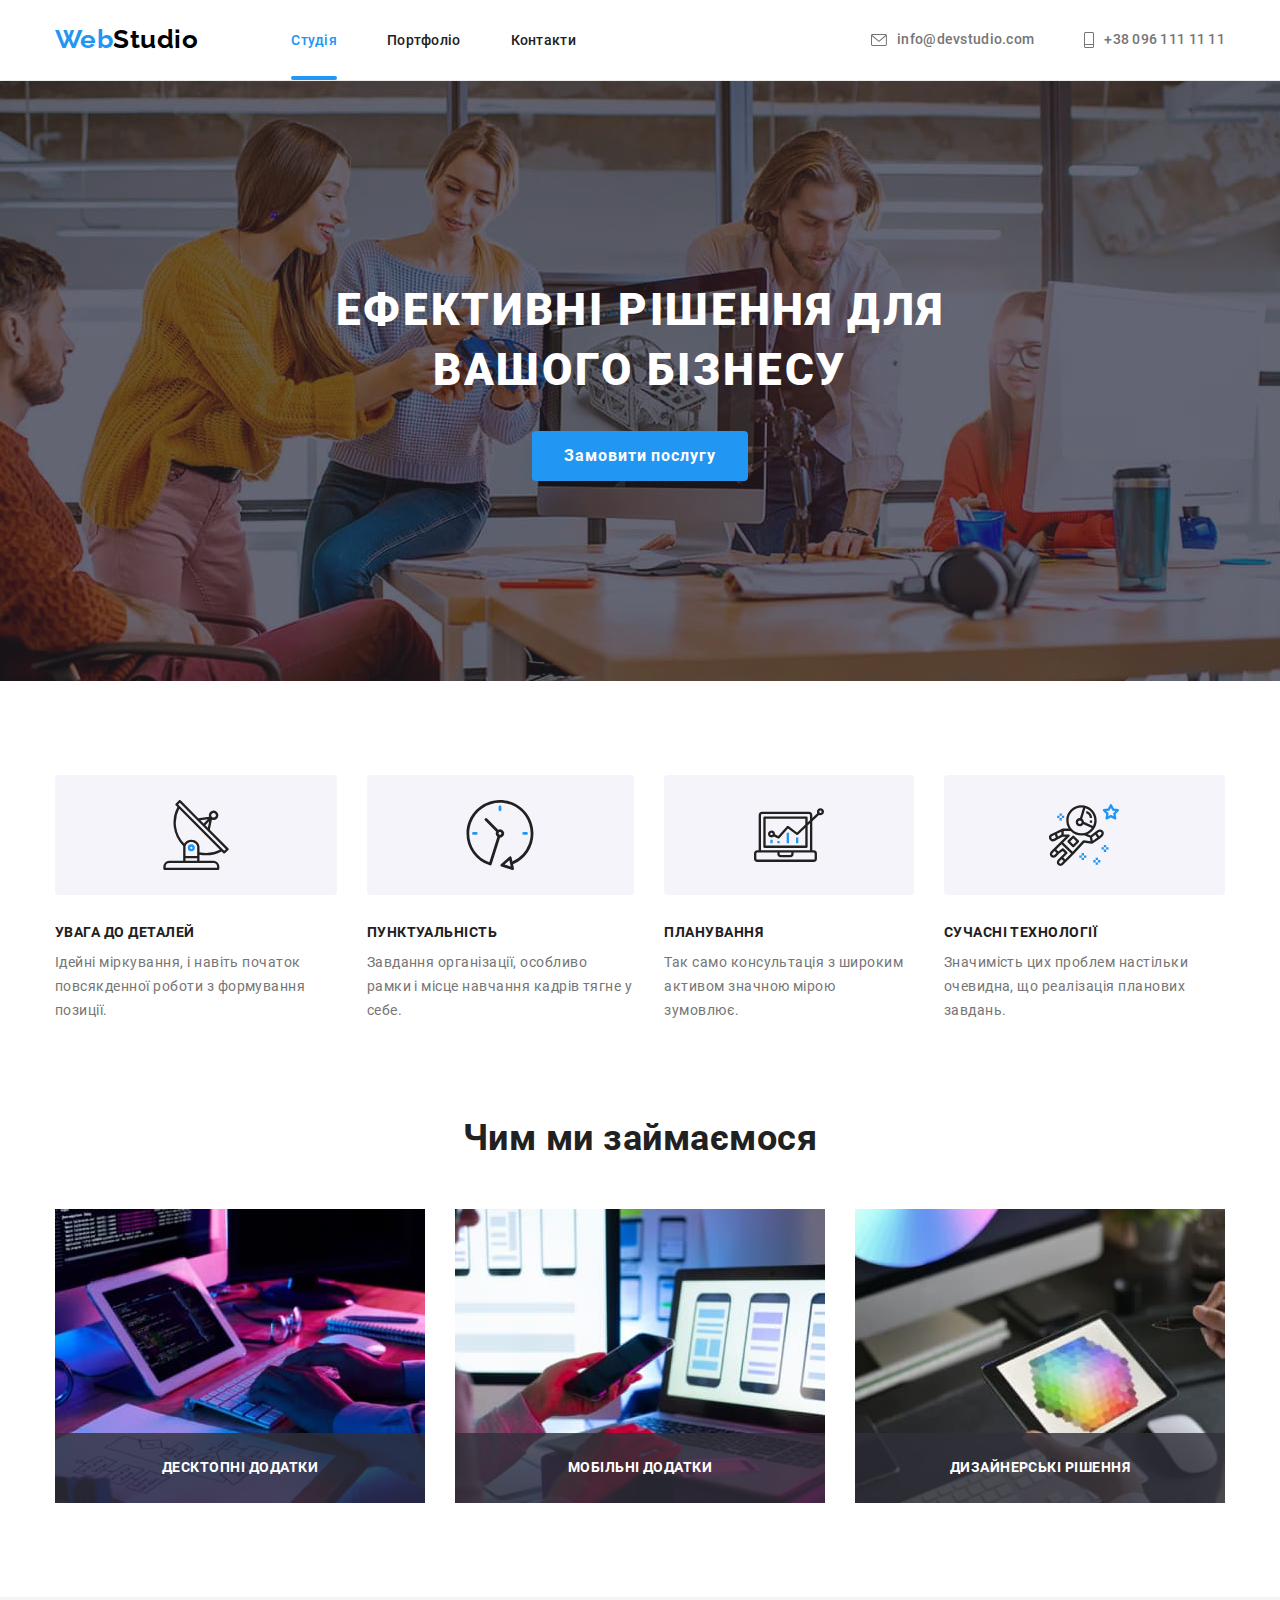
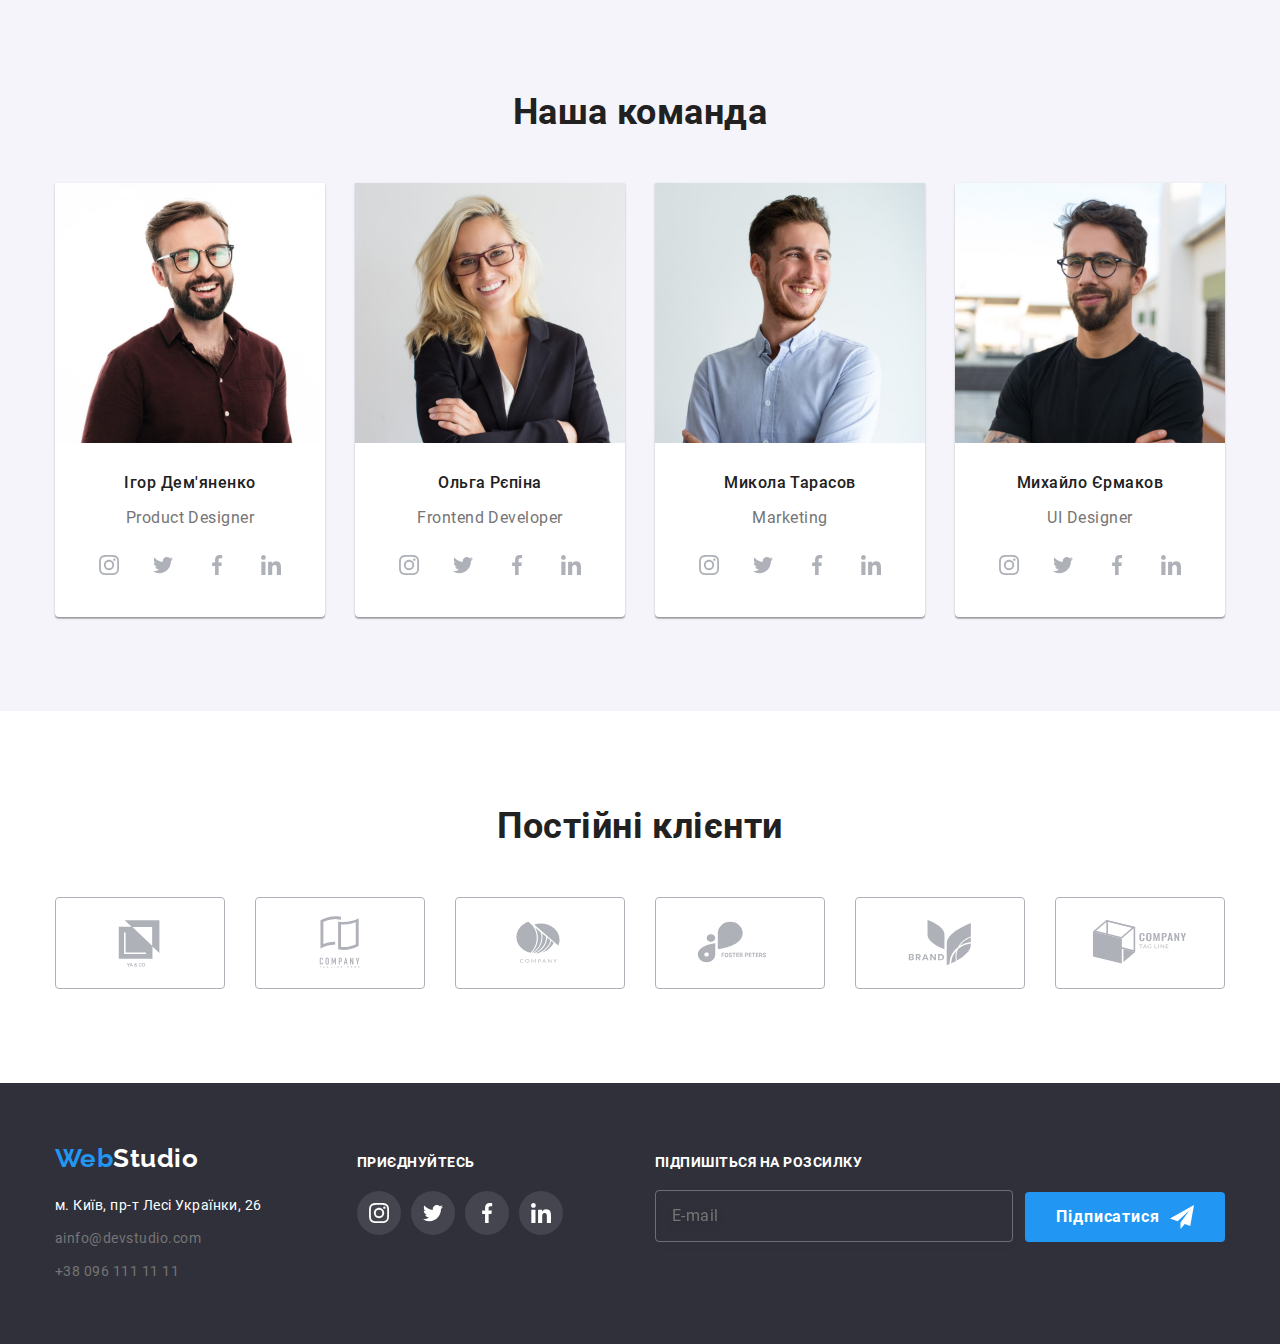
==== commit 3d25b0ca: "Завершує ДЗ-7" ====
--- a/index.html
+++ b/index.html
@@ -5,10 +5,6 @@
     <meta http-equiv="X-UA-Compatible" content="IE=edge" />
     <meta name="viewport" content="width=device-width, initial-scale=1.0" />
     <title>WebStudio</title>
-    <link
-      href="https://fonts.googleapis.com/css2?family=Raleway:wght@700&family=Roboto:wght@400;500;700;900&display=swap"
-      rel="stylesheet"
-    />
     <link
       rel="stylesheet"
       href="https://cdnjs.cloudflare.com/ajax/libs/modern-normalize/1.1.0/modern-normalize.min.css"
--- a/css/main.min.css
+++ b/css/main.min.css
@@ -1 +1 @@
-@font-face{font-family:"Roboto",sans-serif;src:url("../../fonts/Roboto-Black.woff2") format("woff2"),url("../../fonts/Roboto-Black.woff") format("woff");font-weight:900;font-style:normal;font-display:swap}@font-face{font-family:"Roboto",sans-serif;src:url("../../fonts/Roboto-Bold.woff2") format("woff2"),url("../../fonts/Roboto-Bold.woff") format("woff");font-weight:700;font-style:normal;font-display:swap}@font-face{font-family:"Raleway",sans-serif;src:url("../../fonts/Raleway-Bold.woff2") format("woff2"),url("../../fonts/Raleway-Bold.woff") format("woff");font-weight:700;font-style:normal;font-display:swap}@font-face{font-family:"Roboto",sans-serif;src:url("../../fonts/Roboto-Medium.woff2") format("woff2"),url("../../fonts/Roboto-Medium.woff") format("woff");font-weight:500;font-style:normal;font-display:swap}@font-face{font-family:"Roboto",sans-serif;src:url("../../fonts/Roboto-Regular.woff2") format("woff2"),url("../../fonts/Roboto-Regular.woff") format("woff");font-weight:400;font-style:normal;font-display:swap}.team-section__list,.team-cards__net,.price,.portfolio-list,.portfolio-buttons,.contacts,.site-nav__list,.footer__follow-list,.footer__address-list,.clients,.advantages__list{list-style:none;margin:0px;padding:0px}.visually-hidden{position:absolute;white-space:nowrap;width:1px;height:1px;overflow:hidden;border:0;padding:0;clip:rect(0 0 0 0);-webkit-clip-path:inset(50%);clip-path:inset(50%);margin:-1px}h1,h2,h3,h4,h5,h6,p{margin:0;padding:0}body{background-color:#fff;color:#757575;font-family:"Roboto",sans-serif;letter-spacing:.03em}.container{width:100%;max-width:1200px;margin:0 auto;padding-right:15px;padding-left:15px}img{display:block;max-width:100%;height:auto}.advantages{margin-right:auto;margin-left:auto;padding-top:94px;padding-bottom:94px}.advantages__list{display:flex;gap:30px}.advantages__icon-wrapper{display:flex;align-items:center;justify-content:center;width:100%;height:120px;margin-bottom:30px;background-color:#f5f4fa;border-radius:4px}.advantages__item{width:calc((100% - 90px)/4);margin-right:30px}.advantages__item:last-child{margin-right:0}.advantages__secondary-title{margin-top:0px;margin-bottom:10px;color:#212121;font-weight:700;font-size:14px;line-height:1.14;text-transform:uppercase}.advantages__text{margin:0px;font-size:14px;line-height:1.71}.backdrop{position:fixed;top:0;left:0;width:100vw;height:100vh;transform:scale(1);transition:transform 1000ms cubic-bezier(0.4, 0, 0.2, 1),opacity 1000ms cubic-bezier(0.4, 0, 0.2, 1);background-color:rgba(0,0,0,.2)}.backdrop.is-hidden{transform:scale(0);transition:transform 1000ms cubic-bezier(0.4, 0, 0.2, 1),opacity 1000ms cubic-bezier(0.4, 0, 0.2, 1),visibility 1000ms cubic-bezier(0.4, 0, 0.2, 1)}.button{text-align:center;font-family:"Roboto",sans-serif;font-style:normal;font-weight:700;font-size:16px;line-height:1.9;letter-spacing:.06em;transition:color 250ms cubic-bezier(0.4, 0, 0.2, 1),background-color 250ms cubic-bezier(0.4, 0, 0.2, 1),border-radius 250ms cubic-bezier(0.4, 0, 0.2, 1),box-shadow 250ms cubic-bezier(0.4, 0, 0.2, 1);border:0px solid rgba(0,0,0,0);border-radius:4px;color:#fff;background-color:#2196f3;outline:none;cursor:pointer}.hero__button{padding:10px 32px;margin:auto}.hero__button__button:hover,.hero__button__button:focus{background-color:#188ce8;box-shadow:0px 4px 4px rgba(0,0,0,.15)}.footer__button{display:flex;align-items:center;gap:10px;padding:10px 28px}.footer__button__button:hover,.footer__button__button:focus{background-color:#188ce8;box-shadow:0px 4px 4px rgba(0,0,0,.15)}.button-close{width:30px;height:30px;background:#fff;border:1px solid rgba(0,0,0,.1);border-radius:50%;color:#212121;outline:none;cursor:pointer}.modal__ .button-close{position:absolute;top:8px;right:8px}.button-close__icon{position:absolute;top:50%;left:50%;transform:translate(-50%, -50%);transition:fill 250ms cubic-bezier(0.4, 0, 0.2, 1),translate 250ms cubic-bezier(0.4, 0, 0.2, 1);fill:currentColor}.button-close:hover .button-close__icon,.button-close:focus .button-close__icon{fill:#2196f3}.modal__button{margin:auto;padding:10px 52px}.modal__button__button:hover,.modal__button__button:focus{background:#188ce8;box-shadow:0px 4px 4px rgba(0,0,0,.15)}.clients{display:flex;justify-content:center;gap:30px}.clients__item{width:calc((100% - 150px)/6);height:92px}.clients__link{display:flex;width:100%;height:100%;align-items:center;justify-content:center;border:1px solid #afb1b8;border-radius:4px;color:#afb1b8;transition:color 250ms cubic-bezier(0.4, 0, 0.2, 1),border-color 250ms cubic-bezier(0.4, 0, 0.2, 1)}.clients__icon{fill:currentColor}.clients__link:hover,.clients__link:focus{color:#2196f3;border-color:#2196f3}.footer{padding-top:60px;padding-bottom:60px;background-color:#2f303a}.footer__container{display:flex;align-items:baseline}.footer__address-wrapper{margin-right:70px}.footer__maps-link{padding-right:25px}.footer__maps-link,.footer__contact-link{display:inline-block}.footer__maps-link{transition:color 250ms cubic-bezier(0.4, 0, 0.2, 1);color:#fff;font-style:normal;font-weight:400;font-size:14px;line-height:1.71;text-decoration:none;cursor:pointer}.footer__contact-link{transition:color 250ms cubic-bezier(0.4, 0, 0.2, 1);color:#757575;font-style:normal;font-weight:400;font-size:14px;line-height:1.71;text-decoration:none;cursor:pointer}.footer__address-item:not(:last-child){margin-bottom:9px}.footer__maps-link:hover,.footer__contact-link:hover{color:#2196f3}.footer__maps-link:focus,.footer__contact-link:focus{color:#2196f3}.footer__follow-list{display:flex}.footer__folow-title{margin-top:0;margin-bottom:20px;font-weight:700;font-size:14px;line-height:1.14;text-transform:uppercase;color:#fff}.footer__follow-item{display:flex;width:44px;height:44px}.footer__follow-link{display:flex;width:100%;height:100%;align-items:center;justify-content:center;transition:color 250ms cubic-bezier(0.4, 0, 0.2, 1),background-color 250ms cubic-bezier(0.4, 0, 0.2, 1);border-radius:50%;background-color:rgba(255,255,255,.1);color:#fff;cursor:pointer}.footer__follow-list{display:flex;gap:10px}.footer__follow-icon{fill:currentColor}.footer__follow-link:hover,.footer__follow-link:focus{color:#fff;background-color:#2196f3}.footer__subscribe{display:flex;align-items:flex-end;justify-content:flex-end;gap:12px;margin-left:auto}.footer__subscribe-title{margin-bottom:20px;font-weight:700;font-size:14px;line-height:16px;text-transform:uppercase;color:#fff}.footer__subscribe-block{width:570px;margin-left:auto}.footer__subscribe-label{width:100%}.footer__subscribe-email{padding:15px 16px 15px 16px;width:100%;transition:border-color 250ms cubic-bezier(0.4, 0, 0.2, 1);background-color:rgba(0,0,0,0);font-size:16px;line-height:1.25;letter-spacing:.03em;color:var(--primary-white-color);border:1px solid rgba(255,255,255,.3);filter:drop-shadow(0px 4px 4px rgba(0, 0, 0, 0.15));border-radius:4px;outline:none}.footer__subscribe-email:hover,.footer__subscribe-email:focus{border-color:#2196f3}.footer__subscribe-icon{fill:currentColor}.header{border-bottom:1px solid #ececec}.header__navigation{display:flex}.site-nav{display:flex;align-items:center}.site-nav__list{display:flex;align-items:center}.site-nav__item:not(:last-child){margin-right:50px}.site-nav__link{position:relative;padding-top:32px;padding-bottom:32px;transition:color 250ms cubic-bezier(0.4, 0, 0.2, 1);color:#212121;font-family:"Roboto",sans-serif;font-weight:500;font-size:14px;line-height:1.14;letter-spacing:.02em;text-decoration:none;cursor:pointer}.site-nav__link:hover,.site-nav__link:focus{color:#2196f3}.site-nav__link--current{color:#2196f3}.site-nav__link--current:after{position:absolute;bottom:0;display:block;content:"";width:100%;height:4px;background-color:#2196f3;border-radius:2px}.contacts{display:flex;margin:0px;margin-left:auto;align-items:center}.contacts__item:not(:last-child){margin-right:50px}.contacts__link{display:flex;align-items:center;gap:10px;width:100%;height:100%;padding-top:32px;padding-bottom:32px;transition:color 250ms cubic-bezier(0.4, 0, 0.2, 1);color:#757575;font-weight:500;font-size:14px;line-height:1.14;letter-spacing:.02em;text-decoration:none;cursor:pointer}.contacts__icon{fill:currentColor}.contacts__link:hover,.contacts__link:focus{color:#2196f3}.hero{margin-right:auto;margin-left:auto;width:100%;max-width:1600px;padding-top:200px;padding-bottom:200px;background-color:#2f303a;background-image:linear-gradient(rgba(47, 48, 58, 0.4), rgba(47, 48, 58, 0.4)),url(../images/herobg.jpg);background-repeat:no-repeat;background-position:center;text-align:center}.hero__title{height:120px;width:696px;margin:0 auto;margin-bottom:30px;color:#fff;font-weight:900;font-size:44px;line-height:1.36;letter-spacing:.06em;text-transform:uppercase}.logo{display:inline-block;font-family:"Raleway",sans-serif;font-weight:700;font-size:26px;line-height:1.19;color:#2196f3;text-decoration:none;cursor:pointer}.logo__text-studio{color:#000}.logo__text-studio--white{color:#fff}.header__logo{padding-top:24px;padding-bottom:25px;margin-right:93px}.footer__logo{margin-bottom:20px}.modal{position:absolute;top:50%;left:50%;transform:translate(-50%, -50%);width:528px;height:581px;padding:40px;background:#fff;box-shadow:0px 1px 3px rgba(0,0,0,.12),0px 1px 1px rgba(0,0,0,.14),0px 2px 1px rgba(0,0,0,.2);border-radius:4px}.modal__form{display:flex;flex-direction:column}.modal__title{margin-bottom:12px;font-weight:700;font-size:20px;line-height:1.15;text-align:center;color:#212121}.modal__label{margin-bottom:10px;font-size:12px;line-height:1.16;letter-spacing:.01em;color:#757575}.modal__label-comment{margin-bottom:20px;font-size:12px;line-height:1.16;letter-spacing:.01em;color:#757575}.modal__input{width:100%;height:40px;padding-right:12px;padding-left:42px;transition:fill 250ms cubic-bezier(0.4, 0, 0.2, 1),border-color 250ms cubic-bezier(0.4, 0, 0.2, 1);border:1px solid rgba(33,33,33,.2);border-radius:4px;outline:none}.modal__input-wrapper{position:relative;display:block;width:100%;margin-top:4px}.modal__input-icon{position:absolute;top:50%;left:12px;transform:translateY(-50%);transition:fill 250ms cubic-bezier(0.4, 0, 0.2, 1),border-color 250ms cubic-bezier(0.4, 0, 0.2, 1)}.modal__input:focus,.modal__input:focus+.modal__input-icon{border-color:#2196f3;fill:#2196f3}.modal__comment{display:block;width:100%;height:120px;margin-top:4px;padding:12px 16px;resize:none;transition:fill 250ms cubic-bezier(0.4, 0, 0.2, 1),border-color 250ms cubic-bezier(0.4, 0, 0.2, 1);border:1px solid rgba(33,33,33,.2);border-radius:4px;outline:none}.modal__comment:focus{border-color:#2196f3;fill:#2196f3}.modal__comment:-moz-placeholder-shown{color:rgba(117,117,117,.5)}.modal__comment:-ms-input-placeholder{color:rgba(117,117,117,.5)}.modal__comment:placeholder-shown{color:rgba(117,117,117,.5)}.modal__checkbox-label{display:flex;align-items:center;justify-content:center;gap:7px;margin-bottom:30px;font-size:14px;line-height:1.71;color:#757575}.modal__checkbox{-webkit-appearance:none;-moz-appearance:none;appearance:none}.modal__checbox-castom{position:relative;display:flex;justify-content:center;align-items:center;width:16px;height:15px;border:2px solid #212121;transition:background-color 250ms cubic-bezier(0.4, 0, 0.2, 1),border-color 250ms cubic-bezier(0.4, 0, 0.2, 1);border-radius:2px;cursor:pointer}.modal__checkbox-icon{fill:#fff;border-radius:2px}.modal__checkbox:checked+.modal__checbox-castom{background-color:#2196f3;border-color:rgba(0,0,0,0)}.modal__checkbox-link{color:#2196f3;text-decoration:underline;outline:none}.modal__checkbox-link:focus{border:1px solid #2196f3;border-radius:2px;z-index:1}.is-hidden{visibility:hidden;opacity:0;pointer-events:none}.portfolio-buttons{display:flex;justify-content:center;gap:8px;margin-bottom:50px;background:#fff}.portfolio-buttons__filter{padding:6px 22px;text-align:center;font-family:"Roboto",sans-serif;font-style:normal;font-family:inherit;font-weight:500;font-size:16px;line-height:1.62;transition:color 250ms cubic-bezier(0.4, 0, 0.2, 1),background-color 250ms cubic-bezier(0.4, 0, 0.2, 1),border-radius 250ms cubic-bezier(0.4, 0, 0.2, 1),box-shadow 250ms cubic-bezier(0.4, 0, 0.2, 1);border:0px solid rgba(0,0,0,0);border-radius:4px;color:#212121;background-color:#f5f4fa;outline:none;cursor:pointer}.portfolio-buttons__filter--unusual-padding{padding-right:25px;padding-left:25px}.portfolio-buttons__filter:hover,.portfolio-buttons__filter:focus{color:#fff;background-color:#2196f3;border-radius:4px;box-shadow:0px 3px 1px rgba(0,0,0,.1),0px 1px 2px rgba(0,0,0,.08),0px 2px 2px rgba(0,0,0,.12)}.portfolio-card{position:relative;width:calc((100% - 60px)/3);border:1px solid #eee}.portfolio-card__link{display:block;text-decoration:none;color:inherit;transition:box-shadow 250ms cubic-bezier(0.4, 0, 0.2, 1)}.portfolio-card__sub{position:relative;overflow:hidden}.portfolio-card__sub-overlay{position:absolute;transform:translateY(101%);transition:transform 250ms cubic-bezier(0.4, 0, 0.2, 1),opacity 250ms cubic-bezier(0.4, 0, 0.2, 1);opacity:0;pointer-events:none;width:100%;height:100%;padding:63px 24px;background-color:rgba(33,150,243,.9)}.portfolio-card__sub-text{font-size:18px;line-height:1.5;color:#fff}.portfolio-card__link:hover .portfolio-card__sub-overlay,.portfolio-card__link:focus .portfolio-card__sub-overlay{transform:translate(0);opacity:1}.portfolio-card__link:hover,.portfolio-card__link:focus{box-shadow:0px 1px 1px rgba(0,0,0,.12),0px 4px 4px rgba(0,0,0,.06),1px 4px 6px rgba(0,0,0,.16)}.portfolio-card:not(:nth-child(3n)){margin-right:30px}.portfolio-card:not(:nth-last-child(-n+3)){margin-bottom:30px}.portfolio-card__title{margin-top:0px;margin-bottom:4px;color:#212121;font-weight:700;font-size:18px;line-height:2;letter-spacing:.06em}.portfolio-card__text{margin:0px;font-size:16px;line-height:1.9}.portfolio-card__text-wrapper{padding:20px 24px}.portfolio-list{display:flex;flex-wrap:wrap}.price-section{padding-top:0}.price{display:flex}.price__item{position:relative;width:calc((100% - 60px)/3)}.price__item:not(:last-child){margin-right:30px}.price__title-wrapper{position:absolute;bottom:0;display:flex;justify-content:center;align-items:center;width:100%;height:70px;color:#fff;background:rgba(47,48,58,.8)}.price__title{font-style:normal;font-weight:700;font-size:14px;line-height:1.14;text-transform:uppercase}section{margin-right:auto;margin-left:auto;padding-top:94px;padding-bottom:94px}.section-title{margin-top:0px;margin-bottom:50px;color:#212121;font-weight:700;font-size:36px;line-height:1.17;text-align:center}.team-cards{background:#fff;width:calc((100% - 90px)/4);box-shadow:0px 1px 3px rgba(0,0,0,.12),0px 1px 1px rgba(0,0,0,.14),0px 2px 1px rgba(0,0,0,.2);border-radius:0px 0px 4px 4px}.team-cards:not(:last-child){margin-right:30px}.team-cards__text-wrapper{padding-top:30px;padding-bottom:30px;text-align:center}.team-cards__title{margin-top:0px;margin-bottom:10px;color:#212121;font-weight:500;font-size:16px;line-height:1.19;text-align:center}.team-cards__text{margin:16px;font-size:16px;line-height:1.19;text-align:center}.team-cards__net{display:flex;justify-content:center;gap:10px}.team-cards__link{display:flex;width:44px;height:44px;align-items:center;justify-content:center;border-radius:50%;color:#afb1b8;cursor:pointer;transition:color 250ms cubic-bezier(0.4, 0, 0.2, 1),background-color 250ms cubic-bezier(0.4, 0, 0.2, 1)}.team-cards__icon{fill:currentColor}.team-cards__link:hover,.team-cards__link:focus{color:#fff;background-color:#2196f3}.team-section{background-color:#f5f4fa}.team-section__list{display:flex}/*# sourceMappingURL=main.min.css.map */+@font-face{font-family:"Roboto";src:url("../../fonts/Roboto-Black.woff2") format("woff2"),url("../../fonts/Roboto-Black.woff") format("woff");font-weight:900;font-style:normal;font-display:swap}@font-face{font-family:"Roboto";src:url("../../fonts/Roboto-Bold.woff2") format("woff2"),url("../../fonts/Roboto-Bold.woff") format("woff");font-weight:700;font-style:normal;font-display:swap}@font-face{font-family:"Raleway";src:url("../../fonts/Raleway-Bold.woff2") format("woff2"),url("../../fonts/Raleway-Bold.woff") format("woff");font-weight:700;font-style:normal;font-display:swap}@font-face{font-family:"Roboto";src:url("../../fonts/Roboto-Medium.woff2") format("woff2"),url("../../fonts/Roboto-Medium.woff") format("woff");font-weight:500;font-style:normal;font-display:swap}@font-face{font-family:"Roboto";src:url("../../fonts/Roboto-Regular.woff2") format("woff2"),url("../../fonts/Roboto-Regular.woff") format("woff");font-weight:400;font-style:normal;font-display:swap}.team-section__list,.team-cards__net,.price,.portfolio-list,.contacts,.site-nav__list,.footer__follow-list,.footer__address-list,.filter,.clients,.advantages__list{list-style:none;margin:0px;padding:0px}.visually-hidden{position:absolute;white-space:nowrap;width:1px;height:1px;overflow:hidden;border:0;padding:0;clip:rect(0 0 0 0);-webkit-clip-path:inset(50%);clip-path:inset(50%);margin:-1px}h1,h2,h3,h4,h5,h6,p{margin:0;padding:0}body{background-color:#fff;color:#757575;font-family:"Roboto",sans-serif;letter-spacing:.03em}.container{width:100%;max-width:1200px;margin:0 auto;padding-right:15px;padding-left:15px}img{display:block;max-width:100%;height:auto}.advantages{margin-right:auto;margin-left:auto;padding-top:94px;padding-bottom:94px}.advantages__list{display:flex;gap:30px}.advantages__icon-wrapper{display:flex;align-items:center;justify-content:center;width:100%;height:120px;margin-bottom:30px;background-color:#f5f4fa;border-radius:4px}.advantages__item{width:calc((100% - 90px)/4);margin-right:30px}.advantages__item:last-child{margin-right:0}.advantages__secondary-title{margin-top:0px;margin-bottom:10px;color:#212121;font-weight:700;font-size:14px;line-height:1.14;text-transform:uppercase}.advantages__text{margin:0px;font-size:14px;line-height:1.71}.backdrop{position:fixed;top:0;left:0;width:100vw;height:100vh;transform:scale(1);transition:transform 1000ms cubic-bezier(0.4, 0, 0.2, 1),opacity 1000ms cubic-bezier(0.4, 0, 0.2, 1);background-color:rgba(0,0,0,.2)}.backdrop.is-hidden{transform:scale(0);transition:transform 1000ms cubic-bezier(0.4, 0, 0.2, 1),opacity 1000ms cubic-bezier(0.4, 0, 0.2, 1),visibility 1000ms cubic-bezier(0.4, 0, 0.2, 1)}.button{display:flex;align-items:center;justify-content:center;min-width:200px;height:50px;padding:10px;font-family:"Roboto",sans-serif;font-style:normal;font-weight:700;font-size:16px;line-height:1.9;letter-spacing:.06em;transition:color 250ms cubic-bezier(0.4, 0, 0.2, 1),background-color 250ms cubic-bezier(0.4, 0, 0.2, 1),border-radius 250ms cubic-bezier(0.4, 0, 0.2, 1),box-shadow 250ms cubic-bezier(0.4, 0, 0.2, 1);border:0px solid rgba(0,0,0,0);border-radius:4px;color:#fff;background-color:#2196f3;outline:none;cursor:pointer}.button:hover,.button:focus{background-color:#188ce8;box-shadow:0px 4px 4px rgba(0,0,0,.15)}.hero__button{padding:10px 32px;margin:auto}.footer__button__button:hover,.footer__button__button:focus{background-color:#188ce8;box-shadow:0px 4px 4px rgba(0,0,0,.15)}.modal__button-close{position:absolute;top:8px;right:8px}.button-close{width:30px;height:30px;background:#fff;border:1px solid rgba(0,0,0,.1);border-radius:50%;color:#212121;outline:none;cursor:pointer}.button-close__icon{position:absolute;top:50%;left:50%;transform:translate(-50%, -50%);transition:fill 250ms cubic-bezier(0.4, 0, 0.2, 1),translate 250ms cubic-bezier(0.4, 0, 0.2, 1);fill:currentColor}.button-close:hover .button-close__icon,.button-close:focus .button-close__icon{fill:#2196f3}.modal__button{margin:auto}.modal__button__button:hover,.modal__button__button:focus{background:#188ce8;box-shadow:0px 4px 4px rgba(0,0,0,.15)}.clients{display:flex;justify-content:center;gap:30px}.clients__item{width:calc((100% - 150px)/6);height:92px}.clients__link{display:flex;width:100%;height:100%;align-items:center;justify-content:center;border:1px solid #afb1b8;border-radius:4px;color:#afb1b8;transition:color 250ms cubic-bezier(0.4, 0, 0.2, 1),border-color 250ms cubic-bezier(0.4, 0, 0.2, 1)}.clients__link:hover,.clients__link:focus{color:#2196f3;border-color:#2196f3}.clients__icon{fill:currentColor}.filter{display:flex;justify-content:center;gap:8px;margin-bottom:50px;background:#fff}.filter__button{padding:6px 22px;text-align:center;font-family:"Roboto",sans-serif;font-style:normal;font-family:inherit;font-weight:500;font-size:16px;line-height:1.62;transition:color 250ms cubic-bezier(0.4, 0, 0.2, 1),background-color 250ms cubic-bezier(0.4, 0, 0.2, 1),border-radius 250ms cubic-bezier(0.4, 0, 0.2, 1),box-shadow 250ms cubic-bezier(0.4, 0, 0.2, 1);border:0px solid rgba(0,0,0,0);border-radius:4px;color:#212121;background-color:#f5f4fa;outline:none;cursor:pointer}.filter__button:hover,.filter__button:focus{color:#fff;background-color:#2196f3;border-radius:4px;box-shadow:0px 3px 1px rgba(0,0,0,.1),0px 1px 2px rgba(0,0,0,.08),0px 2px 2px rgba(0,0,0,.12)}.filter__button:hover--unusual-padding,.filter__button:focus--unusual-padding{padding-right:25px;padding-left:25px}.footer{padding-top:60px;padding-bottom:60px;background-color:#2f303a}.footer__container{display:flex;align-items:baseline}.footer__address-wrapper{margin-right:70px}.footer__maps-link{padding-right:25px}.footer__maps-link,.footer__contact-link{display:inline-block}.footer__maps-link{transition:color 250ms cubic-bezier(0.4, 0, 0.2, 1);color:#fff;font-style:normal;font-weight:400;font-size:14px;line-height:1.71;text-decoration:none;cursor:pointer}.footer__maps-link:hover,.footer__maps-link:focus{color:#2196f3}.footer__contact-link{transition:color 250ms cubic-bezier(0.4, 0, 0.2, 1);color:#757575;font-style:normal;font-weight:400;font-size:14px;line-height:1.71;text-decoration:none;cursor:pointer}.footer__contact-link:hover,.footer__contact-link:focus{color:#2196f3}.footer__address-item:not(:last-child){margin-bottom:9px}.footer__follow-list{display:flex}.footer__folow-title{margin-top:0;margin-bottom:20px;font-weight:700;font-size:14px;line-height:1.14;text-transform:uppercase;color:#fff}.footer__follow-item{display:flex;width:44px;height:44px}.footer__follow-link{display:flex;width:100%;height:100%;align-items:center;justify-content:center;transition:color 250ms cubic-bezier(0.4, 0, 0.2, 1),background-color 250ms cubic-bezier(0.4, 0, 0.2, 1);border-radius:50%;background-color:rgba(255,255,255,.1);color:#fff;cursor:pointer}.footer__follow-link:hover,.footer__follow-link:focus{color:#fff;background-color:#2196f3}.footer__follow-list{display:flex;gap:10px}.footer__follow-icon{fill:currentColor}.footer__subscribe{display:flex;align-items:flex-end;justify-content:flex-end;gap:12px;margin-left:auto}.footer__subscribe-title{margin-bottom:20px;font-weight:700;font-size:14px;line-height:16px;text-transform:uppercase;color:#fff}.footer__subscribe-block{width:570px;margin-left:auto}.footer__subscribe-label{width:100%}.footer__subscribe-email{padding:15px 16px 15px 16px;width:100%;transition:border-color 250ms cubic-bezier(0.4, 0, 0.2, 1);background-color:rgba(0,0,0,0);font-size:16px;line-height:1.25;letter-spacing:.03em;color:var(--primary-white-color);border:1px solid rgba(255,255,255,.3);filter:drop-shadow(0px 4px 4px rgba(0, 0, 0, 0.15));border-radius:4px;outline:none}.footer__subscribe-email:hover,.footer__subscribe-email:focus{border-color:#2196f3}.footer__subscribe-icon{fill:currentColor;margin-left:10px}.header{border-bottom:1px solid #ececec}.header__navigation{display:flex}.site-nav{display:flex;align-items:center}.site-nav__list{display:flex;align-items:center}.site-nav__item:not(:last-child){margin-right:50px}.site-nav__link{position:relative;padding-top:32px;padding-bottom:32px;transition:color 250ms cubic-bezier(0.4, 0, 0.2, 1);color:#212121;font-family:"Roboto",sans-serif;font-weight:500;font-size:14px;line-height:1.14;letter-spacing:.02em;text-decoration:none;cursor:pointer}.site-nav__link:hover,.site-nav__link:focus{color:#2196f3}.site-nav__link--current{color:#2196f3}.site-nav__link--current:after{position:absolute;bottom:0;display:block;content:"";width:100%;height:4px;background-color:#2196f3;border-radius:2px}.contacts{display:flex;margin:0px;margin-left:auto;align-items:center}.contacts__item:not(:last-child){margin-right:50px}.contacts__link{display:flex;align-items:center;gap:10px;width:100%;height:100%;padding-top:32px;padding-bottom:32px;transition:color 250ms cubic-bezier(0.4, 0, 0.2, 1);color:#757575;font-weight:500;font-size:14px;line-height:1.14;letter-spacing:.02em;text-decoration:none;cursor:pointer}.contacts__link:hover,.contacts__link:focus{color:#2196f3}.contacts__icon{fill:currentColor}.hero{margin-right:auto;margin-left:auto;width:100%;max-width:1600px;padding-top:200px;padding-bottom:200px;background-color:#2f303a;background-image:linear-gradient(rgba(47, 48, 58, 0.4), rgba(47, 48, 58, 0.4)),url(../images/herobg.jpg);background-repeat:no-repeat;background-position:center;text-align:center}.hero__title{height:120px;width:696px;margin:0 auto;margin-bottom:30px;color:#fff;font-weight:900;font-size:44px;line-height:1.36;letter-spacing:.06em;text-transform:uppercase}.logo{display:inline-block;font-family:"Raleway",sans-serif;font-weight:700;font-size:26px;line-height:1.19;color:#2196f3;text-decoration:none;cursor:pointer}.logo__text-studio{color:#000}.logo__text-studio--white{color:#fff}.header__logo{padding-top:24px;padding-bottom:25px;margin-right:93px}.footer__logo{margin-bottom:20px}.modal{position:absolute;top:50%;left:50%;transform:translate(-50%, -50%);width:528px;height:581px;padding:40px;background:#fff;box-shadow:0px 1px 3px rgba(0,0,0,.12),0px 1px 1px rgba(0,0,0,.14),0px 2px 1px rgba(0,0,0,.2);border-radius:4px}.modal__form{display:flex;flex-direction:column}.modal__title{margin-bottom:12px;font-weight:700;font-size:20px;line-height:1.15;text-align:center;color:#212121}.modal__label{margin-bottom:10px;font-size:12px;line-height:1.16;letter-spacing:.01em;color:#757575}.modal__label-comment{margin-bottom:20px;font-size:12px;line-height:1.16;letter-spacing:.01em;color:#757575}.modal__input{width:100%;height:40px;padding-right:12px;padding-left:42px;transition:fill 250ms cubic-bezier(0.4, 0, 0.2, 1),border-color 250ms cubic-bezier(0.4, 0, 0.2, 1);border:1px solid rgba(33,33,33,.2);border-radius:4px;outline:none}.modal__input:focus,.modal__input:focus+.modal__input-icon{border-color:#2196f3;fill:#2196f3}.modal__input-wrapper{position:relative;display:block;width:100%;margin-top:4px}.modal__input-icon{position:absolute;top:50%;left:12px;transform:translateY(-50%);transition:fill 250ms cubic-bezier(0.4, 0, 0.2, 1),border-color 250ms cubic-bezier(0.4, 0, 0.2, 1)}.modal__comment{display:block;width:100%;height:120px;margin-top:4px;padding:12px 16px;resize:none;transition:fill 250ms cubic-bezier(0.4, 0, 0.2, 1),border-color 250ms cubic-bezier(0.4, 0, 0.2, 1);border:1px solid rgba(33,33,33,.2);border-radius:4px;outline:none}.modal__comment:focus{border-color:#2196f3;fill:#2196f3}.modal__comment:-moz-placeholder-shown{color:rgba(117,117,117,.5)}.modal__comment:-ms-input-placeholder{color:rgba(117,117,117,.5)}.modal__comment:placeholder-shown{color:rgba(117,117,117,.5)}.modal__checkbox-label{display:flex;align-items:center;justify-content:center;gap:7px;margin-bottom:30px;font-size:14px;line-height:1.71;color:#757575;cursor:pointer}.modal__checkbox{-webkit-appearance:none;-moz-appearance:none;appearance:none}.modal__checkbox:checked+.modal__checbox-castom{background-color:#2196f3;border-color:rgba(0,0,0,0)}.modal__checbox-castom{position:relative;display:flex;justify-content:center;align-items:center;width:16px;height:15px;border:2px solid #212121;transition:background-color 250ms cubic-bezier(0.4, 0, 0.2, 1),border-color 250ms cubic-bezier(0.4, 0, 0.2, 1);border-radius:2px;cursor:pointer}.modal__checkbox-icon{fill:#fff;border-radius:2px}.modal__checkbox-link{color:#2196f3;text-decoration:underline;outline:none}.modal__checkbox-link:focus{border:1px solid #2196f3;border-radius:2px;z-index:1}.is-hidden{visibility:hidden;opacity:0;pointer-events:none}.portfolio-list{display:flex;flex-wrap:wrap}.price-section{padding-top:0}.price{display:flex}.price__item{position:relative;width:calc((100% - 60px)/3)}.price__item:not(:last-child){margin-right:30px}.price__title-wrapper{position:absolute;bottom:0;display:flex;justify-content:center;align-items:center;width:100%;height:70px;color:#fff;background:rgba(47,48,58,.8)}.price__title{font-style:normal;font-weight:700;font-size:14px;line-height:1.14;text-transform:uppercase}.project{position:relative;width:calc((100% - 60px)/3);border:1px solid #eee}.project__link{display:block;text-decoration:none;color:inherit;transition:box-shadow 250ms cubic-bezier(0.4, 0, 0.2, 1)}.project__link:hover,.project__link:focus{box-shadow:0px 1px 1px rgba(0,0,0,.12),0px 4px 4px rgba(0,0,0,.06),1px 4px 6px rgba(0,0,0,.16)}.project__link:hover .project__sub-overlay,.project__link:focus .project__sub-overlay{transform:translate(0);opacity:1}.project__sub{position:relative;overflow:hidden}.project__sub-overlay{position:absolute;transform:translateY(101%);transition:transform 250ms cubic-bezier(0.4, 0, 0.2, 1),opacity 250ms cubic-bezier(0.4, 0, 0.2, 1);opacity:0;pointer-events:none;width:100%;height:100%;padding:63px 24px;background-color:rgba(33,150,243,.9)}.project__sub-text{font-size:18px;line-height:1.5;color:#fff}.project:not(:nth-child(3n)){margin-right:30px}.project:not(:nth-last-child(-n+3)){margin-bottom:30px}.project__title{margin-top:0px;margin-bottom:4px;color:#212121;font-weight:700;font-size:18px;line-height:2;letter-spacing:.06em}.project__text{margin:0px;font-size:16px;line-height:1.9}.project__text-wrapper{padding:20px 24px}section{margin-right:auto;margin-left:auto;padding-top:94px;padding-bottom:94px}.section-title{margin-top:0px;margin-bottom:50px;color:#212121;font-weight:700;font-size:36px;line-height:1.17;text-align:center}.team-cards{background:#fff;width:calc((100% - 90px)/4);box-shadow:0px 1px 3px rgba(0,0,0,.12),0px 1px 1px rgba(0,0,0,.14),0px 2px 1px rgba(0,0,0,.2);border-radius:0px 0px 4px 4px}.team-cards:not(:last-child){margin-right:30px}.team-cards__text-wrapper{padding-top:30px;padding-bottom:30px;text-align:center}.team-cards__title{margin-top:0px;margin-bottom:10px;color:#212121;font-weight:500;font-size:16px;line-height:1.19;text-align:center}.team-cards__text{margin:16px;font-size:16px;line-height:1.19;text-align:center}.team-cards__net{display:flex;justify-content:center;gap:10px}.team-cards__link{display:flex;width:44px;height:44px;align-items:center;justify-content:center;border-radius:50%;color:#afb1b8;cursor:pointer;transition:color 250ms cubic-bezier(0.4, 0, 0.2, 1),background-color 250ms cubic-bezier(0.4, 0, 0.2, 1)}.team-cards__link:hover,.team-cards__link:focus{color:#fff;background-color:#2196f3}.team-cards__icon{fill:currentColor}.team-section{background-color:#f5f4fa}.team-section__list{display:flex}/*# sourceMappingURL=main.min.css.map */